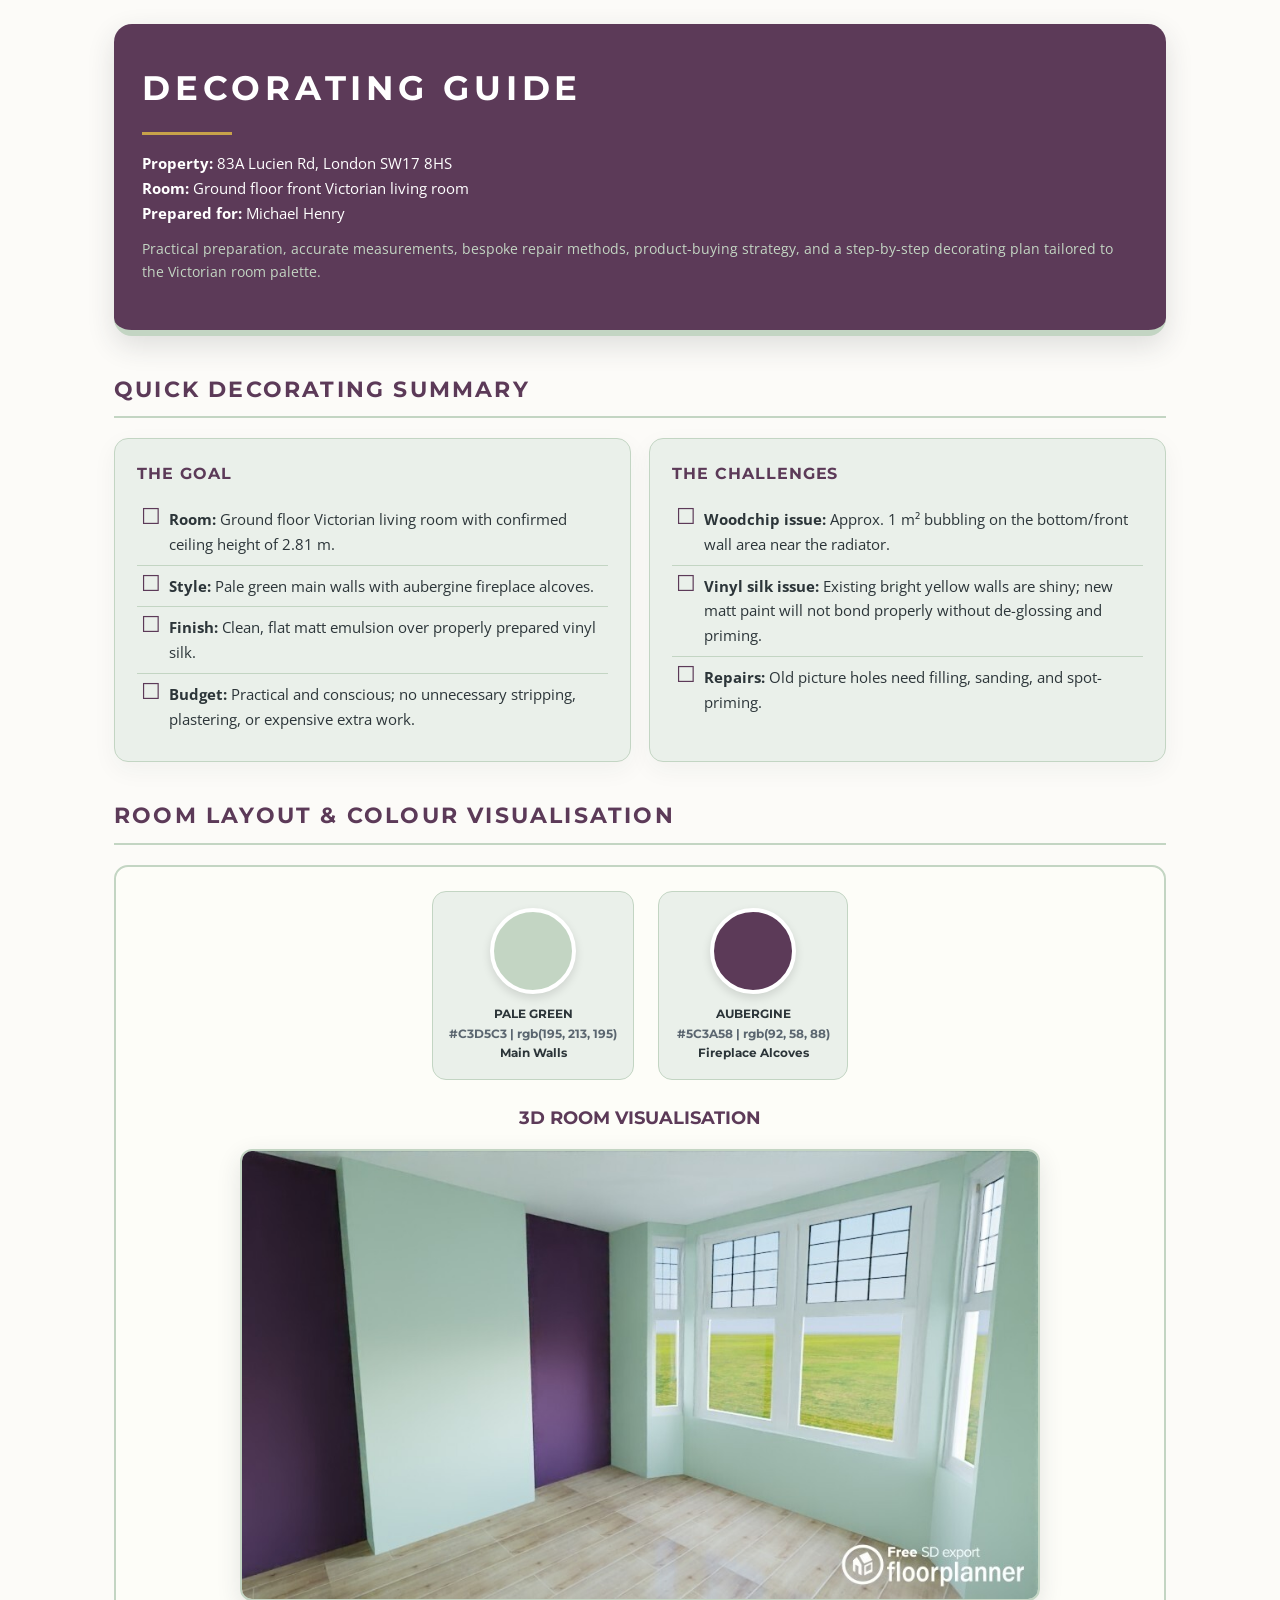
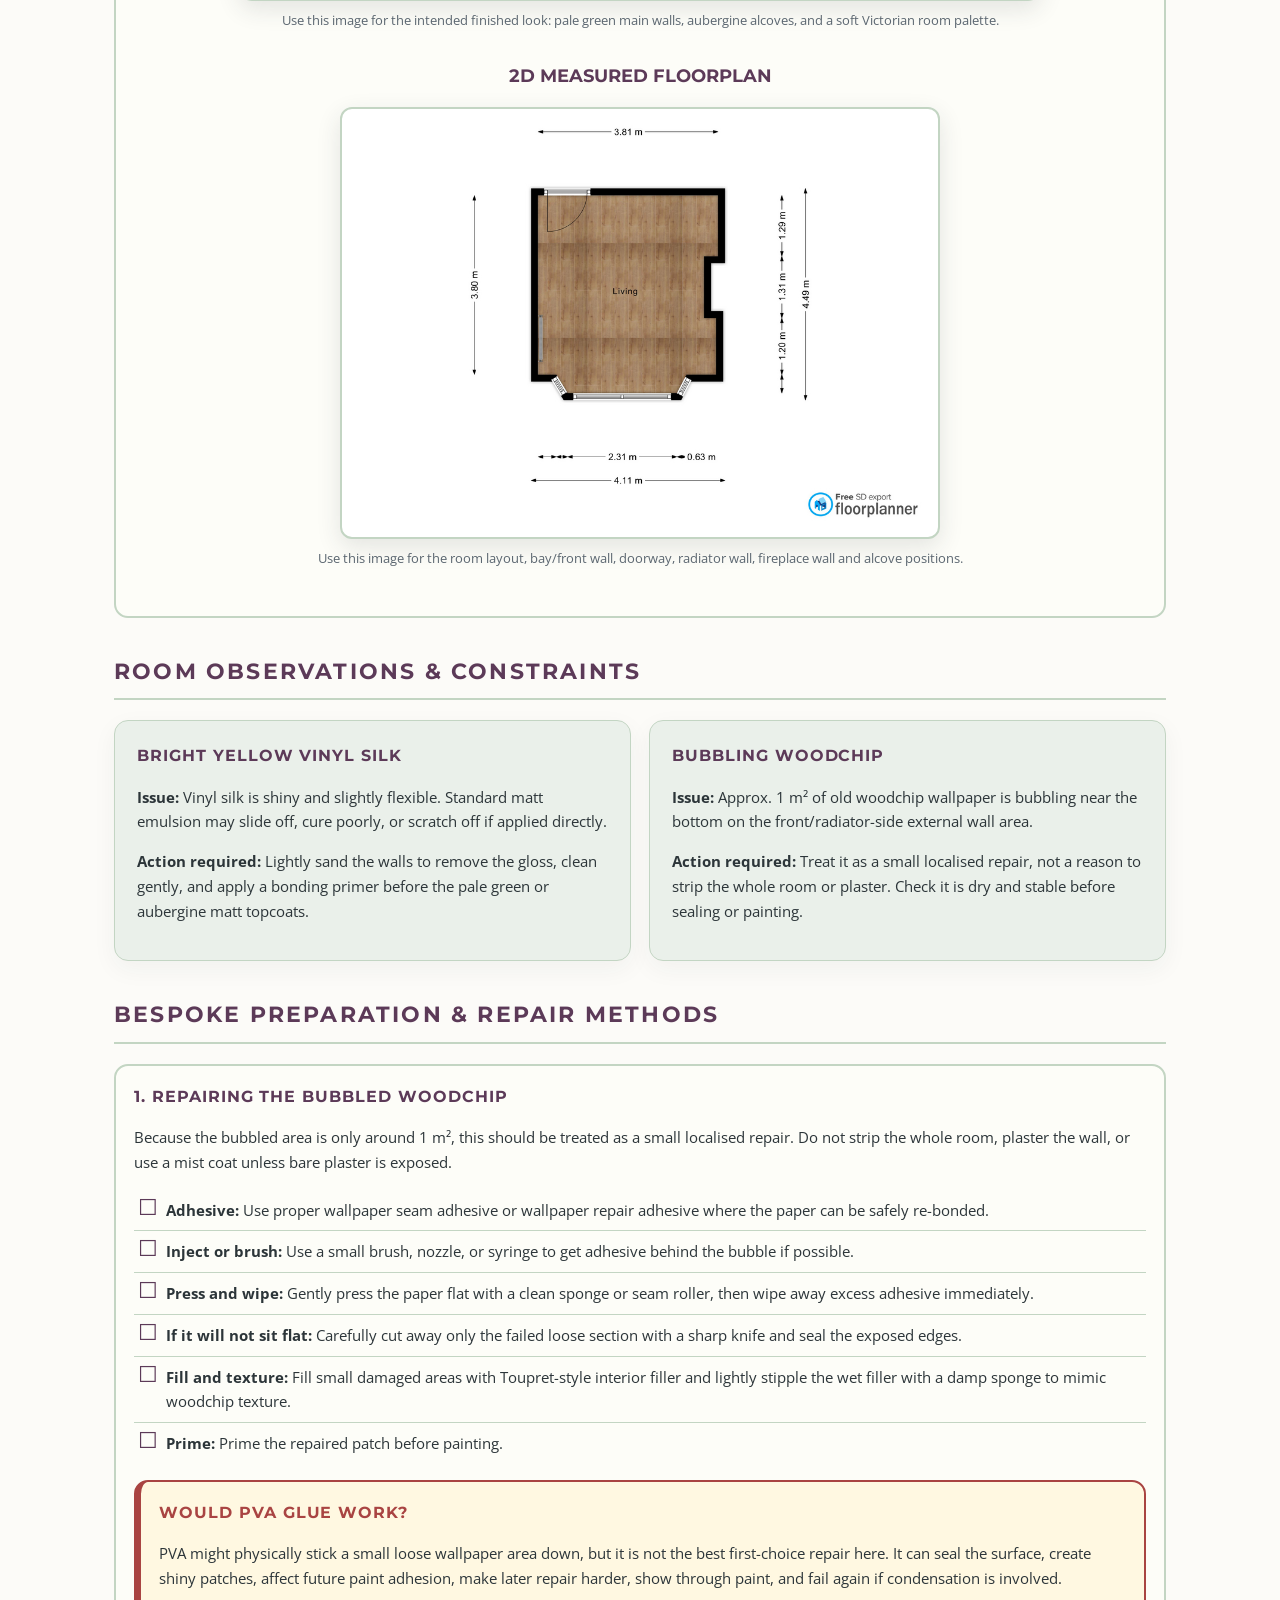
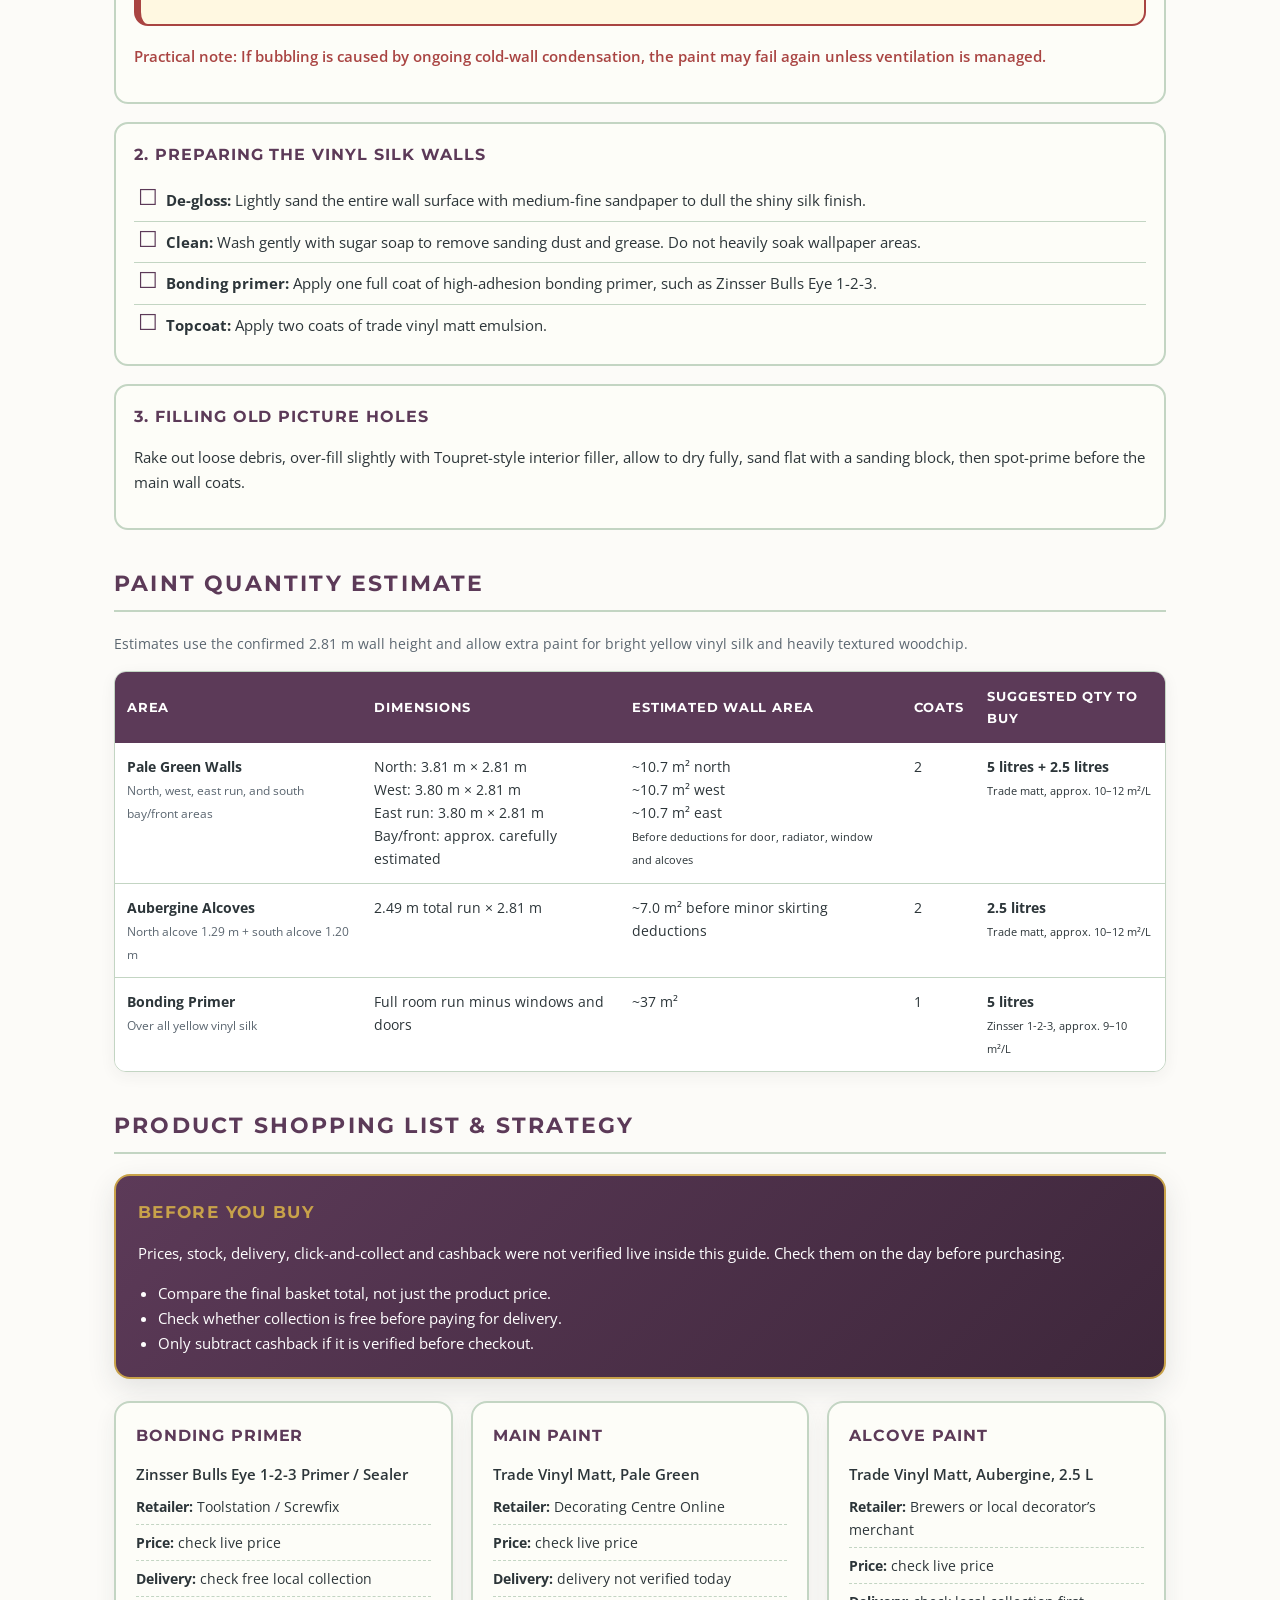
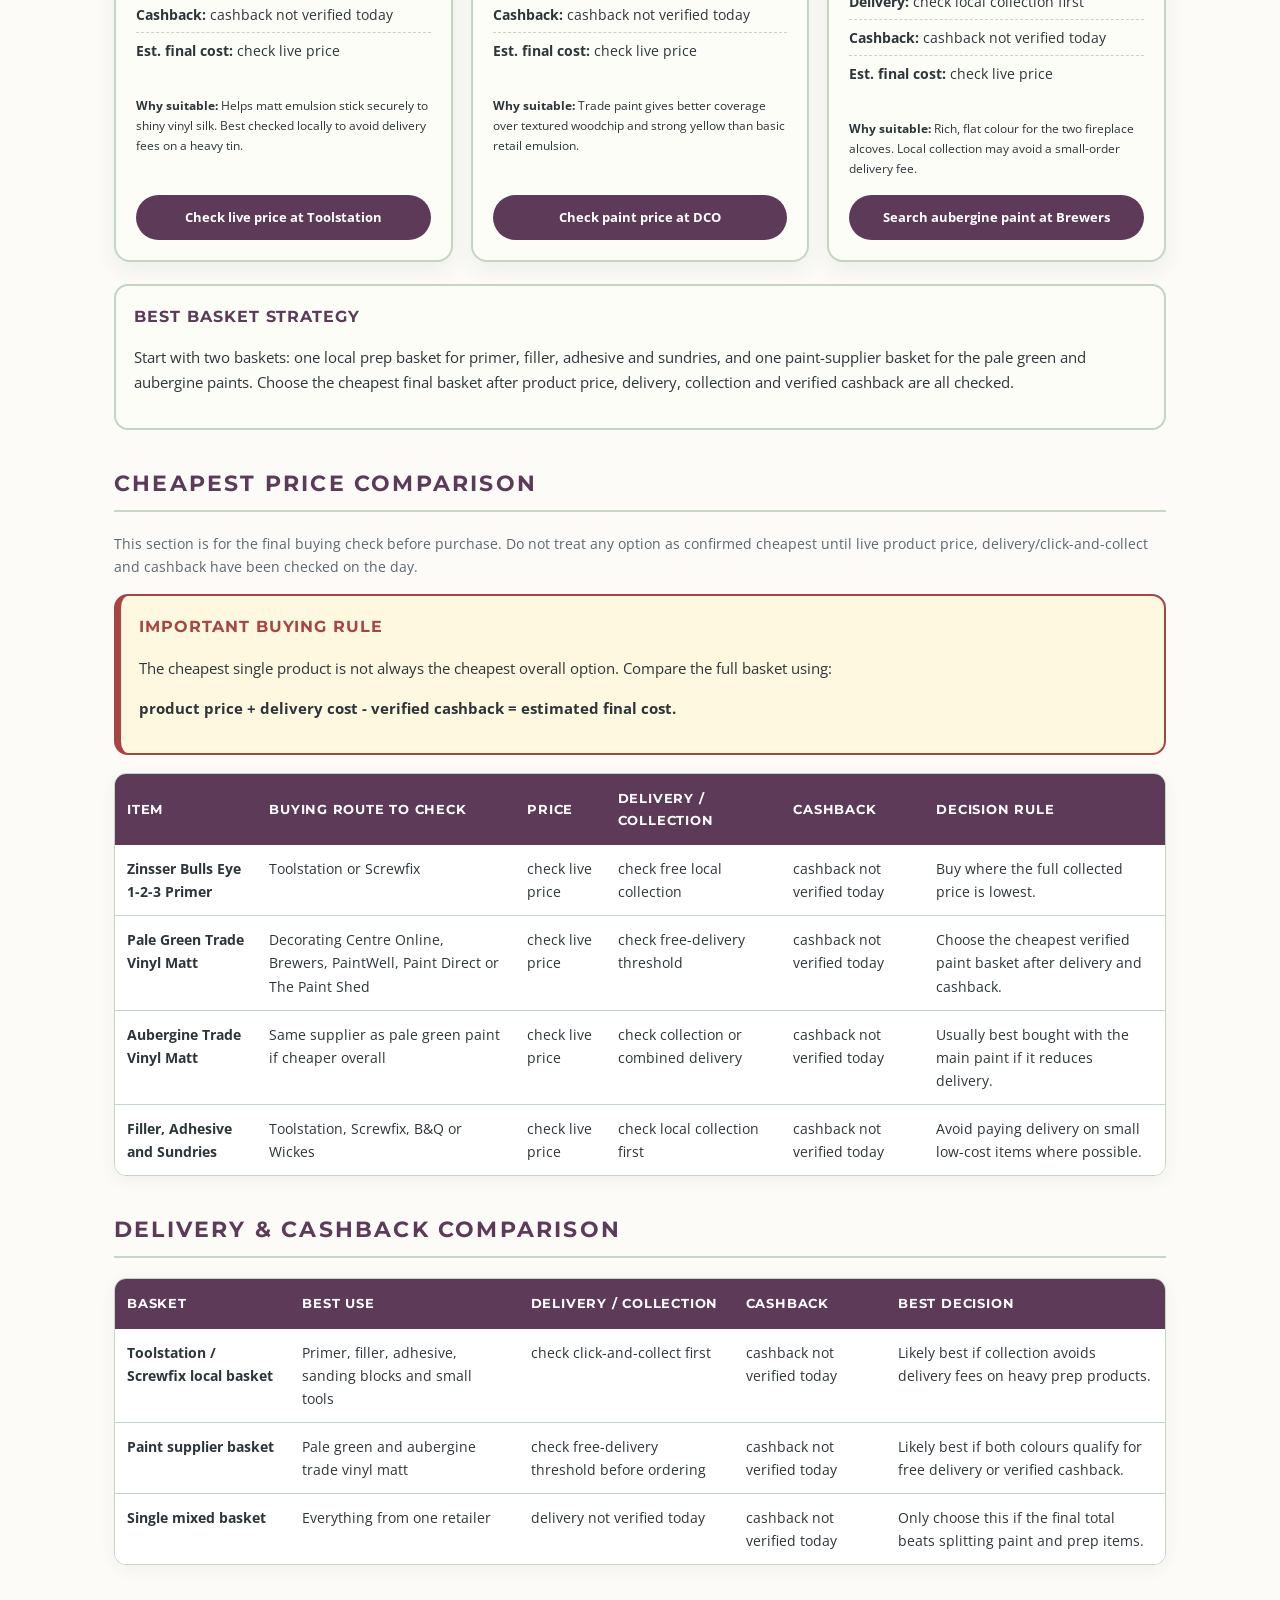
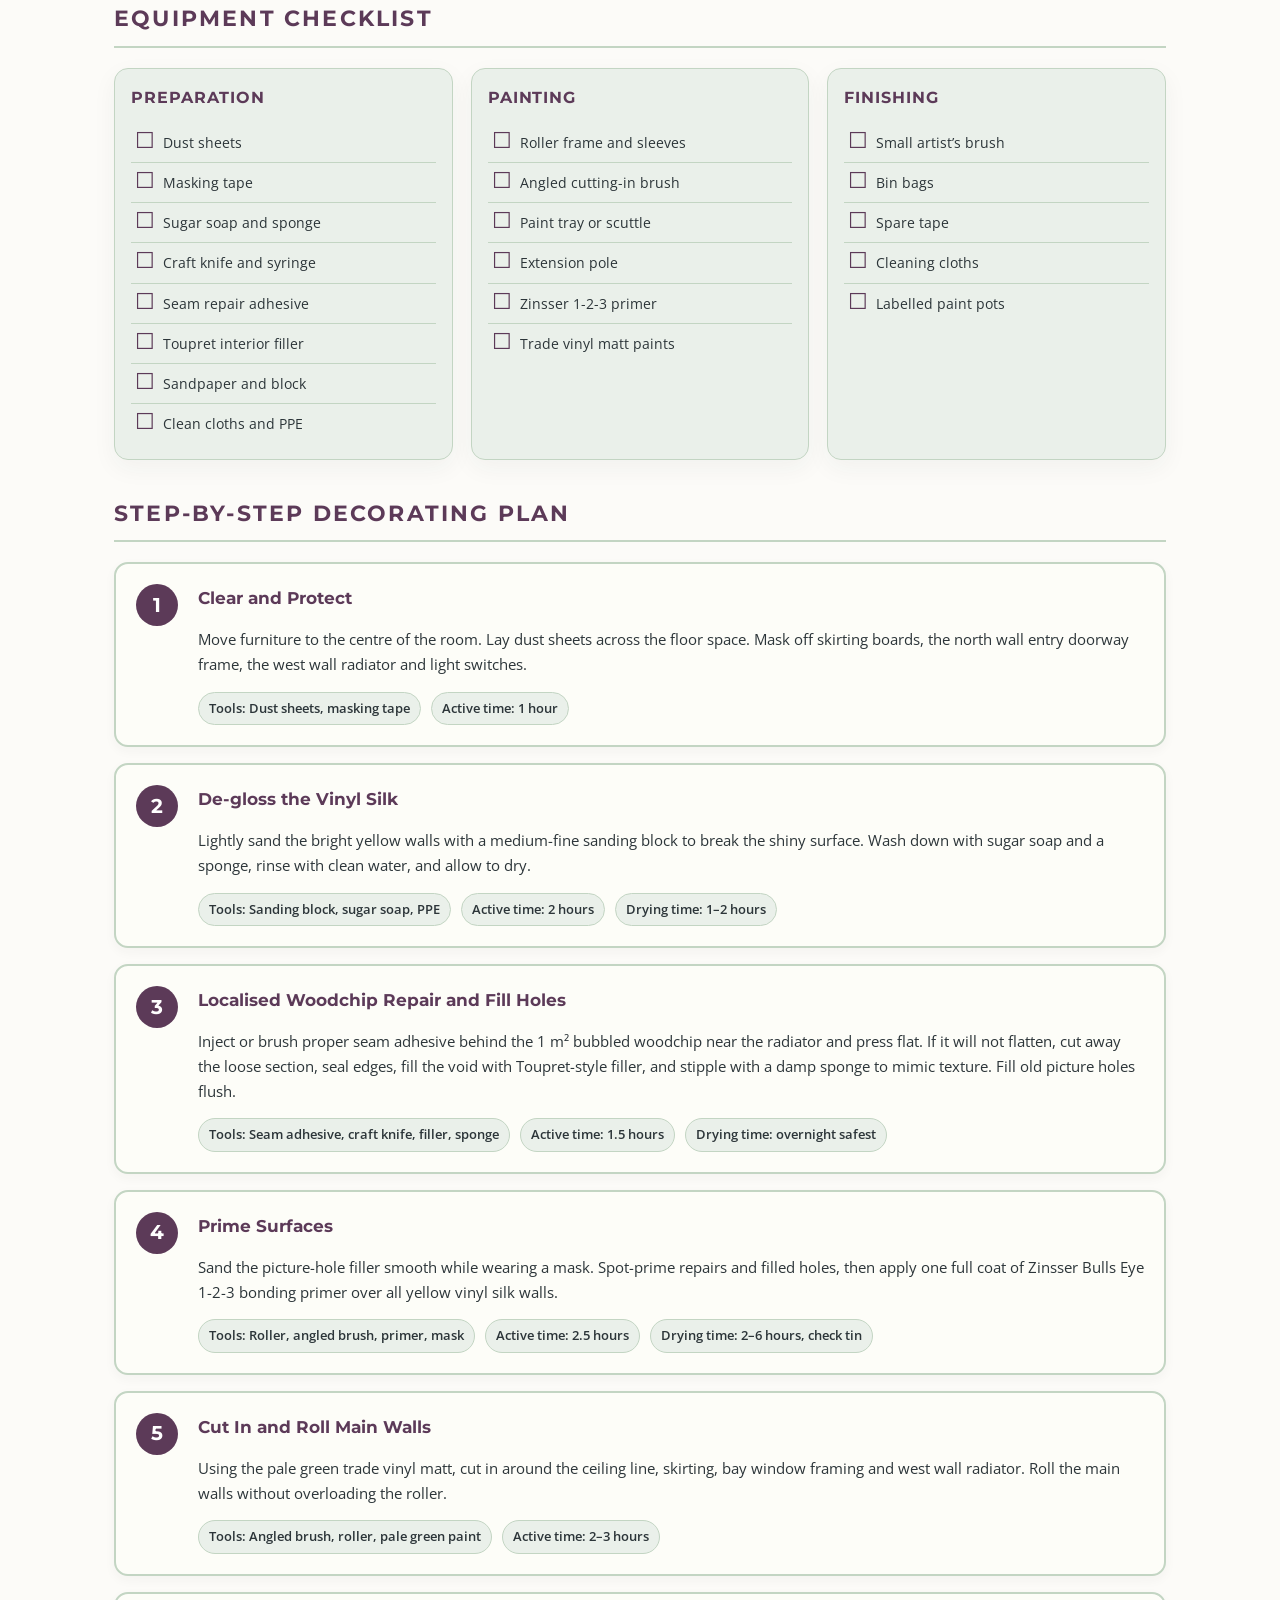
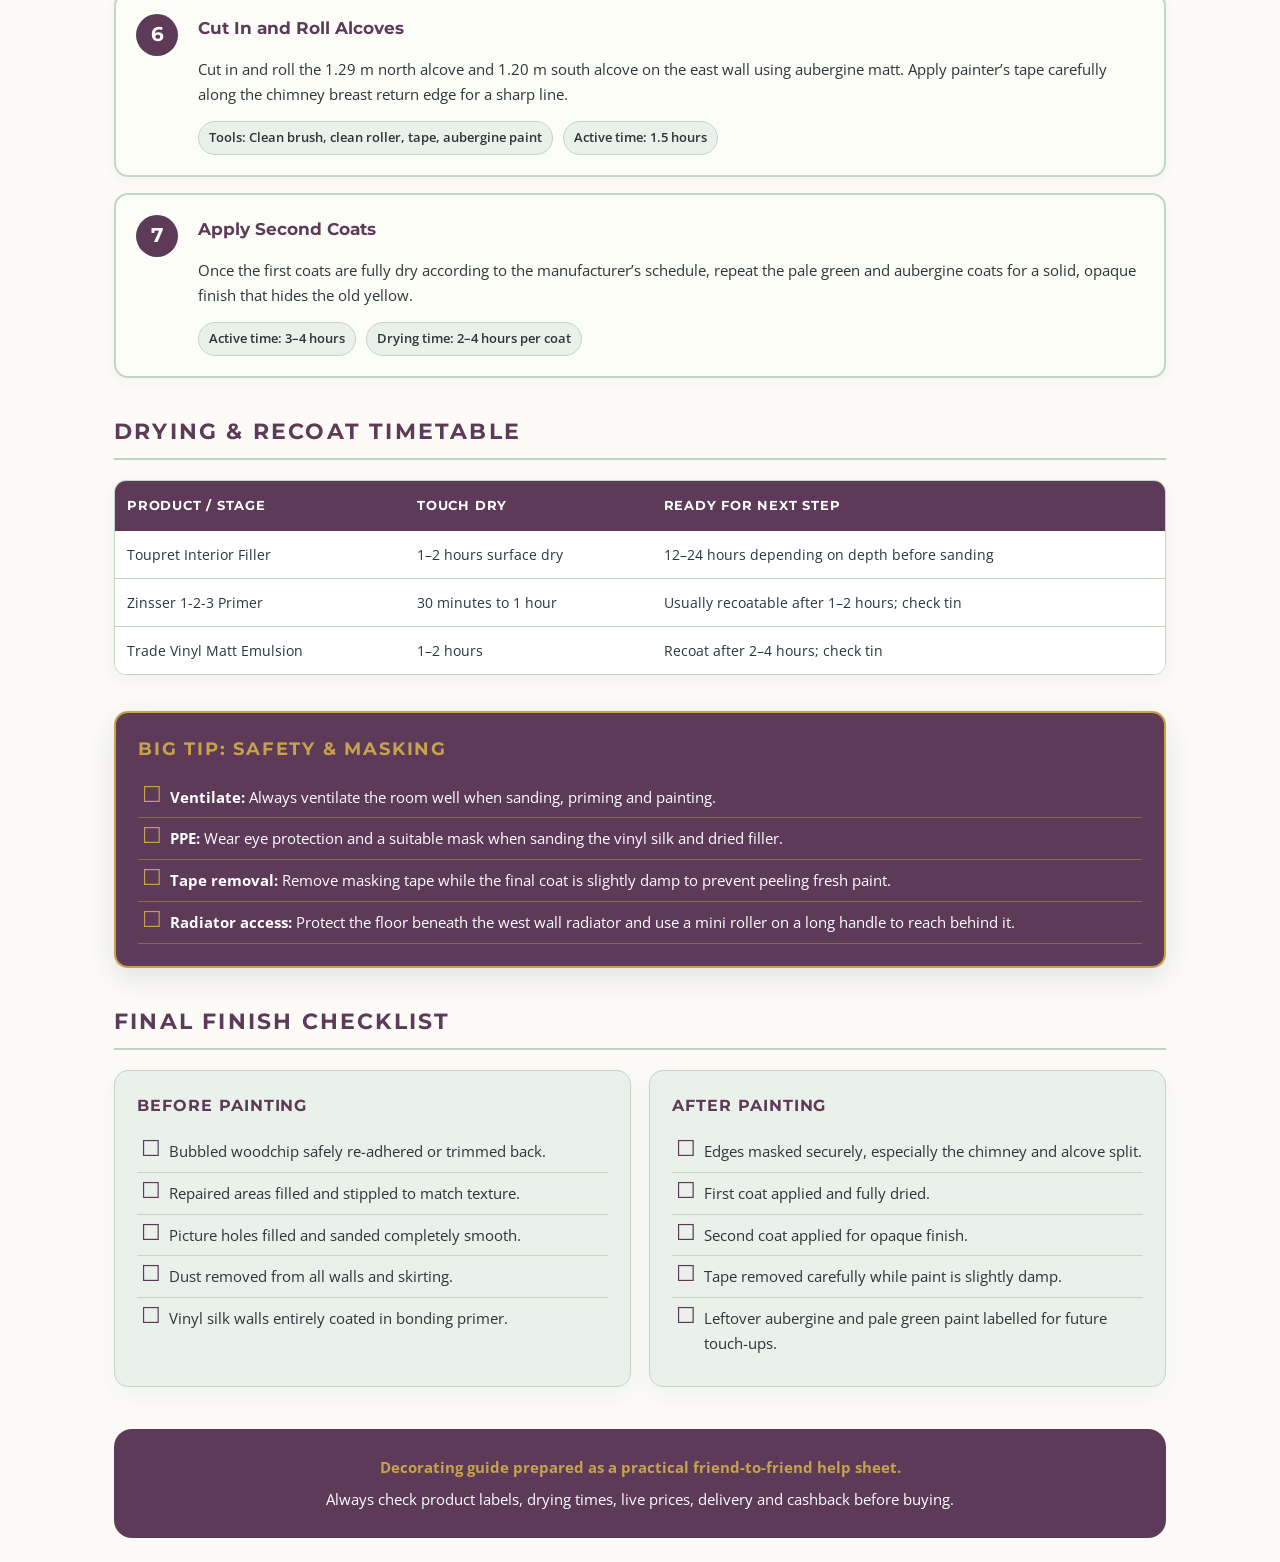
==== index.html @ 98f08320 "Improve guide formatting and product buttons" ====
<!DOCTYPE html>
<html lang="en-GB">
<head>
<meta charset="UTF-8">
<meta name="viewport" content="width=device-width, initial-scale=1.0">
<title>Decorating Guide: Michael Henry</title>
<link href="https://fonts.googleapis.com/css2?family=Montserrat:wght@600;700&family=Open+Sans:wght@400;600;700&display=swap" rel="stylesheet">
<style>
  :root {
    --page-bg: #FCFBF8;
    --charcoal: #2C3539;
    --aubergine-wall: #5C3A58;
    --aubergine-dark: #3E273B;
    --pale-green-wall: #C3D5C3;
    --soft-green-bg: #EAF0EA;
    --cream-card: #FDFDF8;
    --heritage-gold: #C8A24A;
    --soft-grey: #5B6670;
    --red-warning: #A94442;
    --warning-bg: #FFF8E1;
    --white: #FFFFFF;
  }

  * {
    box-sizing: border-box;
  }

  body {
    margin: 0;
    background: var(--page-bg);
    color: var(--charcoal);
    font-family: "Open Sans", Arial, sans-serif;
    font-size: 15px;
    line-height: 1.65;
  }

  .guide {
    max-width: 1100px;
    margin: 0 auto;
    padding: 24px;
  }

  .header {
    background: var(--aubergine-wall);
    color: var(--white);
    padding: 36px 28px;
    border-radius: 18px;
    margin-bottom: 28px;
    border-bottom: 6px solid var(--pale-green-wall);
    box-shadow: 0 10px 28px rgba(44, 53, 57, 0.14);
  }

  .header h1 {
    font-family: "Montserrat", Arial, sans-serif;
    font-size: 34px;
    font-weight: 700;
    letter-spacing: 0.14em;
    text-transform: uppercase;
    margin: 0 0 12px;
    color: var(--white);
  }

  .header p {
    margin: 0 0 10px;
  }

  .gold-rule {
    width: 90px;
    height: 3px;
    background: var(--heritage-gold);
    margin: 16px 0;
  }

  .section {
    margin-top: 36px;
  }

  .section h2 {
    font-family: "Montserrat", Arial, sans-serif;
    font-size: 22px;
    font-weight: 700;
    letter-spacing: 0.10em;
    text-transform: uppercase;
    color: var(--aubergine-wall);
    margin-bottom: 20px;
    border-bottom: 2px solid var(--pale-green-wall);
    padding-bottom: 8px;
  }

  .grid {
    display: grid;
    grid-template-columns: repeat(2, minmax(0, 1fr));
    gap: 18px;
  }

  .grid-3 {
    display: grid;
    grid-template-columns: repeat(3, minmax(0, 1fr));
    gap: 18px;
  }

  .card {
    background: var(--soft-green-bg);
    border: 1px solid var(--pale-green-wall);
    border-radius: 14px;
    padding: 22px;
    box-shadow: 0 8px 24px rgba(44, 53, 57, 0.05);
  }

  .card h3,
  .info-box h3,
  .product-card h3 {
    font-family: "Montserrat", Arial, sans-serif;
    font-size: 16px;
    font-weight: 700;
    letter-spacing: 0.06em;
    text-transform: uppercase;
    color: var(--aubergine-wall);
    margin-top: 0;
    margin-bottom: 12px;
  }

  .info-box {
    background: var(--cream-card);
    border: 2px solid var(--pale-green-wall);
    border-radius: 14px;
    padding: 18px;
    margin-bottom: 18px;
  }

  .warning-box {
    background: var(--warning-bg);
    border: 2px solid var(--red-warning);
    border-left: 7px solid var(--red-warning);
    border-radius: 14px;
    padding: 18px;
    margin-top: 16px;
    margin-bottom: 18px;
  }

  .warning-box h3 {
    color: var(--red-warning);
    font-family: "Montserrat", Arial, sans-serif;
    font-size: 16px;
    letter-spacing: 0.06em;
    text-transform: uppercase;
    margin-top: 0;
    margin-bottom: 10px;
  }

  .buy-warning {
    background: linear-gradient(135deg, var(--aubergine-wall), var(--aubergine-dark));
    color: var(--white);
    border: 2px solid var(--heritage-gold);
    border-radius: 16px;
    padding: 22px;
    margin-bottom: 22px;
    box-shadow: 0 10px 28px rgba(44, 53, 57, 0.12);
  }

  .buy-warning h3 {
    color: var(--heritage-gold);
    font-family: "Montserrat", Arial, sans-serif;
    font-size: 17px;
    letter-spacing: 0.08em;
    text-transform: uppercase;
    margin-top: 0;
    margin-bottom: 10px;
  }

  .buy-warning ul {
    margin: 10px 0 0;
    padding-left: 20px;
  }

  .big-tip {
    background: var(--aubergine-wall);
    color: var(--white);
    border: 2px solid var(--heritage-gold);
    border-radius: 14px;
    padding: 22px;
    margin-top: 24px;
    box-shadow: 0 10px 28px rgba(44, 53, 57, 0.12);
  }

  .big-tip h3 {
    color: var(--heritage-gold);
    font-family: "Montserrat", Arial, sans-serif;
    font-size: 18px;
    letter-spacing: 0.10em;
    text-transform: uppercase;
    margin-top: 0;
    margin-bottom: 12px;
  }

  .product-card {
    background: var(--cream-card);
    border: 2px solid var(--pale-green-wall);
    border-radius: 16px;
    padding: 20px;
    box-shadow: 0 8px 22px rgba(44, 53, 57, 0.07);
    display: flex;
    flex-direction: column;
  }

  .product-card ul {
    list-style: none;
    padding: 0;
    margin: 0 0 16px;
    font-size: 14px;
    color: var(--charcoal);
  }

  .product-card li {
    border-bottom: 1px dashed var(--pale-green-wall);
    padding-bottom: 6px;
    margin-bottom: 6px;
  }

  .product-card li:last-child {
    border-bottom: none;
    margin-bottom: 0;
  }

  .button {
    display: inline-block;
    background: var(--aubergine-wall);
    color: var(--white);
    padding: 12px 16px;
    border-radius: 999px;
    text-decoration: none;
    font-weight: 700;
    font-size: 13px;
    text-align: center;
    transition: opacity 0.2s, transform 0.2s;
    margin-top: auto;
  }

  .button:hover {
    opacity: 0.92;
    transform: translateY(-1px);
  }

  .button.secondary {
    background: var(--heritage-gold);
    color: var(--aubergine-dark);
  }

  .step-card {
    display: flex;
    align-items: flex-start;
    background: var(--cream-card);
    border: 2px solid var(--pale-green-wall);
    border-radius: 14px;
    padding: 20px;
    margin-bottom: 16px;
    box-shadow: 0 4px 12px rgba(44, 53, 57, 0.04);
  }

  .step-number {
    flex-shrink: 0;
    width: 42px;
    height: 42px;
    background: var(--aubergine-wall);
    color: var(--white);
    border-radius: 50%;
    display: flex;
    align-items: center;
    justify-content: center;
    font-family: "Montserrat", Arial, sans-serif;
    font-size: 20px;
    font-weight: 700;
    margin-right: 20px;
  }

  .step-content {
    flex-grow: 1;
  }

  .step-content h3 {
    margin: 0 0 8px;
    color: var(--aubergine-wall);
    font-size: 17px;
    font-family: "Montserrat", Arial, sans-serif;
  }

  .step-details {
    display: flex;
    flex-wrap: wrap;
    gap: 10px;
    margin-top: 12px;
    font-size: 13px;
  }

  .step-badge {
    background: var(--soft-green-bg);
    padding: 5px 10px;
    border-radius: 999px;
    border: 1px solid var(--pale-green-wall);
    font-weight: 600;
    color: var(--charcoal);
  }

  .table-container {
    width: 100%;
    overflow-x: auto;
    border-radius: 12px;
    box-shadow: 0 4px 16px rgba(44, 53, 57, 0.06);
    margin-bottom: 24px;
    border: 1px solid var(--pale-green-wall);
    background: var(--white);
  }

  .scroll-hint {
    display: none;
    color: var(--soft-grey);
    font-size: 13px;
    margin: -8px 0 10px;
  }

  table {
    width: 100%;
    border-collapse: collapse;
    background: var(--white);
  }

  th {
    background: var(--aubergine-wall);
    color: var(--white);
    font-family: "Montserrat", Arial, sans-serif;
    font-size: 13px;
    letter-spacing: 0.06em;
    text-transform: uppercase;
    padding: 14px 12px;
    text-align: left;
  }

  td {
    padding: 12px;
    border-bottom: 1px solid var(--pale-green-wall);
    vertical-align: top;
    font-size: 14px;
  }

  tr:last-child td {
    border-bottom: none;
  }

  .mockup-container {
    background: var(--cream-card);
    border: 2px solid var(--pale-green-wall);
    border-radius: 14px;
    padding: 24px;
    text-align: center;
    margin-bottom: 24px;
  }

  .room-render {
    width: 100%;
    max-width: 800px;
    height: auto;
    border-radius: 12px;
    border: 2px solid var(--pale-green-wall);
    box-shadow: 0 8px 24px rgba(44, 53, 57, 0.12);
    display: block;
    margin: 0 auto 10px;
  }

  .image-caption {
    max-width: 800px;
    margin: 0 auto 24px;
    color: var(--soft-grey);
    font-size: 13px;
    line-height: 1.45;
  }

  .color-swatches {
    display: flex;
    justify-content: center;
    gap: 24px;
    margin-bottom: 24px;
    flex-wrap: wrap;
  }

  .swatch {
    text-align: center;
    background: var(--soft-green-bg);
    border: 1px solid var(--pale-green-wall);
    border-radius: 14px;
    padding: 16px;
    min-width: 190px;
  }

  .swatch-color {
    width: 86px;
    height: 86px;
    border-radius: 50%;
    border: 4px solid var(--white);
    margin: 0 auto 10px;
    box-shadow: 0 4px 10px rgba(0,0,0,0.12);
  }

  .swatch-pale-green {
    background-color: var(--pale-green-wall);
  }

  .swatch-aubergine {
    background-color: var(--aubergine-wall);
  }

  .swatch-details {
    font-family: "Montserrat", Arial, sans-serif;
    font-size: 12px;
    font-weight: 700;
  }

  .checklist {
    list-style: none;
    padding-left: 0;
    margin: 0;
  }

  .checklist li {
    padding: 8px 0 8px 32px;
    position: relative;
    border-bottom: 1px solid var(--pale-green-wall);
  }

  .checklist li:last-child {
    border-bottom: none;
  }

  .checklist li::before {
    content: "☐";
    position: absolute;
    left: 4px;
    color: var(--aubergine-wall);
    font-size: 22px;
    top: 5px;
    line-height: 1;
    font-weight: normal;
  }

  .big-tip .checklist li {
    border-bottom: 1px solid rgba(200, 162, 74, 0.45);
  }

  .big-tip .checklist li::before {
    color: var(--heritage-gold);
  }

  .footer {
    background: var(--aubergine-wall);
    color: var(--white);
    padding: 26px;
    border-radius: 18px;
    margin-top: 42px;
    text-align: center;
  }

  .footer strong {
    color: var(--heritage-gold);
    display: block;
    margin-bottom: 8px;
  }

  @media (max-width: 768px) {
    .guide {
      padding: 14px;
    }

    .header {
      padding: 28px 20px;
    }

    .header h1 {
      font-size: 24px;
      letter-spacing: 0.10em;
    }

    .section h2 {
      font-size: 19px;
    }

    .grid,
    .grid-3 {
      grid-template-columns: 1fr;
    }

    .step-card {
      flex-direction: column;
    }

    .step-number {
      margin: 0 0 12px;
    }

    .scroll-hint {
      display: block;
    }

    table,
    thead,
    tbody,
    th,
    td,
    tr {
      display: block;
    }

    thead tr {
      display: none;
    }

    tr {
      border: 2px solid var(--pale-green-wall);
      border-radius: 14px;
      margin-bottom: 16px;
      padding: 12px;
      background: var(--soft-green-bg);
    }

    td {
      border: none;
      border-bottom: 1px solid var(--pale-green-wall);
      position: relative;
      padding: 10px 10px 10px 46%;
      text-align: left;
      min-height: 42px;
      background: transparent;
    }

    td:last-child {
      border-bottom: none;
    }

    td::before {
      content: attr(data-label);
      position: absolute;
      left: 12px;
      top: 12px;
      width: 40%;
      font-weight: 700;
      color: var(--aubergine-wall);
      text-transform: uppercase;
      font-size: 11px;
      letter-spacing: 0.05em;
      line-height: 1.3;
    }

    .table-container {
      background: transparent;
      box-shadow: none;
      border-radius: 0;
      border: none;
      overflow: visible;
    }

    .color-swatches {
      flex-direction: column;
      align-items: center;
    }

    .swatch {
      width: 100%;
      max-width: 320px;
    }
  }

  @media print {
    body {
      background: white;
    }

    .guide {
      max-width: 100%;
      padding: 0;
    }

    .card,
    .header,
    .footer,
    .big-tip,
    .step-card,
    .product-card,
    .info-box,
    .warning-box,
    .buy-warning {
      box-shadow: none;
      break-inside: avoid;
    }

    a.button {
      display: none;
    }
  }
</style>
</head>
<body>
  <main class="guide">
<header class="header">
  <h1>Decorating Guide</h1>
  <div class="gold-rule"></div>
  <p><strong>Property:</strong> 83A Lucien Rd, London SW17 8HS<br>
     <strong>Room:</strong> Ground floor front Victorian living room<br>
     <strong>Prepared for:</strong> Michael Henry</p>
  <p style="margin-top: 12px; font-size: 14px; color: var(--pale-green-wall);">
    Practical preparation, accurate measurements, bespoke repair methods, product-buying strategy, and a step-by-step decorating plan tailored to the Victorian room palette.
  </p>
</header>

<section class="section">
  <h2>Quick Decorating Summary</h2>
  <div class="grid">
    <div class="card">
      <h3>The Goal</h3>
      <ul class="checklist">
        <li><strong>Room:</strong> Ground floor Victorian living room with confirmed ceiling height of 2.81 m.</li>
        <li><strong>Style:</strong> Pale green main walls with aubergine fireplace alcoves.</li>
        <li><strong>Finish:</strong> Clean, flat matt emulsion over properly prepared vinyl silk.</li>
        <li><strong>Budget:</strong> Practical and conscious; no unnecessary stripping, plastering, or expensive extra work.</li>
      </ul>
    </div>

    <div class="card">
      <h3>The Challenges</h3>
      <ul class="checklist">
        <li><strong>Woodchip issue:</strong> Approx. 1 m² bubbling on the bottom/front wall area near the radiator.</li>
        <li><strong>Vinyl silk issue:</strong> Existing bright yellow walls are shiny; new matt paint will not bond properly without de-glossing and priming.</li>
        <li><strong>Repairs:</strong> Old picture holes need filling, sanding, and spot-priming.</li>
      </ul>
    </div>
  </div>
</section>

<section class="section">
  <h2>Room Layout &amp; Colour Visualisation</h2>
  <div class="mockup-container">

    <div class="color-swatches">
      <div class="swatch">
        <div class="swatch-color swatch-pale-green"></div>
        <div class="swatch-details">PALE GREEN<br><span style="color:var(--soft-grey)">#C3D5C3 | rgb(195, 213, 195)</span><br>Main Walls</div>
      </div>

      <div class="swatch">
        <div class="swatch-color swatch-aubergine"></div>
        <div class="swatch-details">AUBERGINE<br><span style="color:var(--soft-grey)">#5C3A58 | rgb(92, 58, 88)</span><br>Fireplace Alcoves</div>
      </div>
    </div>

    <h3 style="margin: 0 0 16px 0; color: var(--aubergine-wall); font-family: Montserrat; text-transform: uppercase;">3D Room Visualisation</h3>
    <img src="images/3d-room-render.jpg" alt="3D render of Michael Henry's living room with pale green walls and aubergine alcoves" class="room-render">
    <p class="image-caption">Use this image for the intended finished look: pale green main walls, aubergine alcoves, and a soft Victorian room palette.</p>

    <h3 style="margin: 32px 0 16px 0; color: var(--aubergine-wall); font-family: Montserrat; text-transform: uppercase;">2D Measured Floorplan</h3>
    <img src="images/2d-floorplan.jpg" alt="2D measured floorplan reference" class="room-render" style="max-width: 600px; padding: 12px; background: white;">
    <p class="image-caption">Use this image for the room layout, bay/front wall, doorway, radiator wall, fireplace wall and alcove positions.</p>

  </div>
</section>

<section class="section">
  <h2>Room Observations &amp; Constraints</h2>
  <div class="grid">
    <div class="card">
      <h3>Bright Yellow Vinyl Silk</h3>
      <p><strong>Issue:</strong> Vinyl silk is shiny and slightly flexible. Standard matt emulsion may slide off, cure poorly, or scratch off if applied directly.</p>
      <p><strong>Action required:</strong> Lightly sand the walls to remove the gloss, clean gently, and apply a bonding primer before the pale green or aubergine matt topcoats.</p>
    </div>

    <div class="card">
      <h3>Bubbling Woodchip</h3>
      <p><strong>Issue:</strong> Approx. 1 m² of old woodchip wallpaper is bubbling near the bottom on the front/radiator-side external wall area.</p>
      <p><strong>Action required:</strong> Treat it as a small localised repair, not a reason to strip the whole room or plaster. Check it is dry and stable before sealing or painting.</p>
    </div>
  </div>
</section>

<section class="section">
  <h2>Bespoke Preparation &amp; Repair Methods</h2>

  <div class="info-box">
    <h3>1. Repairing the Bubbled Woodchip</h3>
    <p>Because the bubbled area is only around 1 m², this should be treated as a small localised repair. Do not strip the whole room, plaster the wall, or use a mist coat unless bare plaster is exposed.</p>
    <ul class="checklist">
      <li><strong>Adhesive:</strong> Use proper wallpaper seam adhesive or wallpaper repair adhesive where the paper can be safely re-bonded.</li>
      <li><strong>Inject or brush:</strong> Use a small brush, nozzle, or syringe to get adhesive behind the bubble if possible.</li>
      <li><strong>Press and wipe:</strong> Gently press the paper flat with a clean sponge or seam roller, then wipe away excess adhesive immediately.</li>
      <li><strong>If it will not sit flat:</strong> Carefully cut away only the failed loose section with a sharp knife and seal the exposed edges.</li>
      <li><strong>Fill and texture:</strong> Fill small damaged areas with Toupret-style interior filler and lightly stipple the wet filler with a damp sponge to mimic woodchip texture.</li>
      <li><strong>Prime:</strong> Prime the repaired patch before painting.</li>
    </ul>

    <div class="warning-box">
      <h3>Would PVA Glue Work?</h3>
      <p>PVA might physically stick a small loose wallpaper area down, but it is not the best first-choice repair here. It can seal the surface, create shiny patches, affect future paint adhesion, make later repair harder, show through paint, and fail again if condensation is involved.</p>
    </div>

    <p style="color:var(--red-warning); font-weight:600;">Practical note: If bubbling is caused by ongoing cold-wall condensation, the paint may fail again unless ventilation is managed.</p>
  </div>

  <div class="info-box">
    <h3>2. Preparing the Vinyl Silk Walls</h3>
    <ul class="checklist">
      <li><strong>De-gloss:</strong> Lightly sand the entire wall surface with medium-fine sandpaper to dull the shiny silk finish.</li>
      <li><strong>Clean:</strong> Wash gently with sugar soap to remove sanding dust and grease. Do not heavily soak wallpaper areas.</li>
      <li><strong>Bonding primer:</strong> Apply one full coat of high-adhesion bonding primer, such as Zinsser Bulls Eye 1-2-3.</li>
      <li><strong>Topcoat:</strong> Apply two coats of trade vinyl matt emulsion.</li>
    </ul>
  </div>

  <div class="info-box">
    <h3>3. Filling Old Picture Holes</h3>
    <p>Rake out loose debris, over-fill slightly with Toupret-style interior filler, allow to dry fully, sand flat with a sanding block, then spot-prime before the main wall coats.</p>
  </div>
</section>

<section class="section">
  <h2>Paint Quantity Estimate</h2>
  <p style="margin-bottom: 16px; font-size:14px; color:var(--soft-grey);">
    Estimates use the confirmed 2.81 m wall height and allow extra paint for bright yellow vinyl silk and heavily textured woodchip.
  </p>

  <p class="scroll-hint">On a phone, each row is shown as a card for easier reading.</p>

  <div class="table-container">
    <table>
      <thead>
        <tr>
          <th>Area</th>
          <th>Dimensions</th>
          <th>Estimated Wall Area</th>
          <th>Coats</th>
          <th>Suggested Qty to Buy</th>
        </tr>
      </thead>
      <tbody>
        <tr>
          <td data-label="Area"><strong>Pale Green Walls</strong><br><span style="font-size:12px; color:var(--soft-grey);">North, west, east run, and south bay/front areas</span></td>
          <td data-label="Dimensions">North: 3.81 m × 2.81 m<br>West: 3.80 m × 2.81 m<br>East run: 3.80 m × 2.81 m<br>Bay/front: approx. carefully estimated</td>
          <td data-label="Wall Area">~10.7 m² north<br>~10.7 m² west<br>~10.7 m² east<br><span style="font-size:11px;">Before deductions for door, radiator, window and alcoves</span></td>
          <td data-label="Coats">2</td>
          <td data-label="Quantity"><strong>5 litres + 2.5 litres</strong><br><span style="font-size:11px;">Trade matt, approx. 10–12 m²/L</span></td>
        </tr>

        <tr>
          <td data-label="Area"><strong>Aubergine Alcoves</strong><br><span style="font-size:12px; color:var(--soft-grey);">North alcove 1.29 m + south alcove 1.20 m</span></td>
          <td data-label="Dimensions">2.49 m total run × 2.81 m</td>
          <td data-label="Wall Area">~7.0 m² before minor skirting deductions</td>
          <td data-label="Coats">2</td>
          <td data-label="Quantity"><strong>2.5 litres</strong><br><span style="font-size:11px;">Trade matt, approx. 10–12 m²/L</span></td>
        </tr>

        <tr>
          <td data-label="Area"><strong>Bonding Primer</strong><br><span style="font-size:12px; color:var(--soft-grey);">Over all yellow vinyl silk</span></td>
          <td data-label="Dimensions">Full room run minus windows and doors</td>
          <td data-label="Wall Area">~37 m²</td>
          <td data-label="Coats">1</td>
          <td data-label="Quantity"><strong>5 litres</strong><br><span style="font-size:11px;">Zinsser 1-2-3, approx. 9–10 m²/L</span></td>
        </tr>
      </tbody>
    </table>
  </div>
</section>

<section class="section">
  <h2>Product Shopping List &amp; Strategy</h2>

  <div class="buy-warning">
    <h3>Before You Buy</h3>
    <p>Prices, stock, delivery, click-and-collect and cashback were not verified live inside this guide. Check them on the day before purchasing.</p>
    <ul>
      <li>Compare the final basket total, not just the product price.</li>
      <li>Check whether collection is free before paying for delivery.</li>
      <li>Only subtract cashback if it is verified before checkout.</li>
    </ul>
  </div>

  <div class="grid-3">
    <div class="product-card">
      <h3>Bonding Primer</h3>
      <p style="margin: 0 0 8px 0; font-weight:600;">Zinsser Bulls Eye 1-2-3 Primer / Sealer</p>
      <ul>
        <li><strong>Retailer:</strong> Toolstation / Screwfix</li>
        <li><strong>Price:</strong> check live price</li>
        <li><strong>Delivery:</strong> check free local collection</li>
        <li><strong>Cashback:</strong> cashback not verified today</li>
        <li><strong>Est. final cost:</strong> check live price</li>
      </ul>
      <p style="font-size:12px; margin-bottom:16px;"><strong>Why suitable:</strong> Helps matt emulsion stick securely to shiny vinyl silk. Best checked locally to avoid delivery fees on a heavy tin.</p>
      <a href="https://www.toolstation.com/zinsser-bulls-eye-123-primer-sealer-paint/p81738" class="button" target="_blank" rel="noopener">Check live price at Toolstation</a>
    </div>

    <div class="product-card">
      <h3>Main Paint</h3>
      <p style="margin: 0 0 8px 0; font-weight:600;">Trade Vinyl Matt, Pale Green</p>
      <ul>
        <li><strong>Retailer:</strong> Decorating Centre Online</li>
        <li><strong>Price:</strong> check live price</li>
        <li><strong>Delivery:</strong> delivery not verified today</li>
        <li><strong>Cashback:</strong> cashback not verified today</li>
        <li><strong>Est. final cost:</strong> check live price</li>
      </ul>
      <p style="font-size:12px; margin-bottom:16px;"><strong>Why suitable:</strong> Trade paint gives better coverage over textured woodchip and strong yellow than basic retail emulsion.</p>
      <a href="https://www.decoratingcentreonline.co.uk/products/armstead-trade-vinyl-matt-paint-colour-match" class="button" target="_blank" rel="noopener">Check paint price at DCO</a>
    </div>

    <div class="product-card">
      <h3>Alcove Paint</h3>
      <p style="margin: 0 0 8px 0; font-weight:600;">Trade Vinyl Matt, Aubergine, 2.5 L</p>
      <ul>
        <li><strong>Retailer:</strong> Brewers or local decorator’s merchant</li>
        <li><strong>Price:</strong> check live price</li>
        <li><strong>Delivery:</strong> check local collection first</li>
        <li><strong>Cashback:</strong> cashback not verified today</li>
        <li><strong>Est. final cost:</strong> check live price</li>
      </ul>
      <p style="font-size:12px; margin-bottom:16px;"><strong>Why suitable:</strong> Rich, flat colour for the two fireplace alcoves. Local collection may avoid a small-order delivery fee.</p>
      <a href="https://www.brewers.co.uk/" class="button" target="_blank" rel="noopener">Search aubergine paint at Brewers</a>
    </div>
  </div>

  <div class="info-box" style="margin-top:22px;">
    <h3>Best Basket Strategy</h3>
    <p>Start with two baskets: one local prep basket for primer, filler, adhesive and sundries, and one paint-supplier basket for the pale green and aubergine paints. Choose the cheapest final basket after product price, delivery, collection and verified cashback are all checked.</p>
  </div>
</section>

<section class="section">
  <h2>Cheapest Price Comparison</h2>

  <p style="margin-bottom: 16px; font-size:14px; color:var(--soft-grey);">
    This section is for the final buying check before purchase. Do not treat any option as confirmed cheapest until live product price, delivery/click-and-collect and cashback have been checked on the day.
  </p>

  <div class="warning-box">
    <h3>Important Buying Rule</h3>
    <p>The cheapest single product is not always the cheapest overall option. Compare the full basket using:</p>
    <p><strong>product price + delivery cost - verified cashback = estimated final cost.</strong></p>
  </div>

  <p class="scroll-hint">On a phone, each row is shown as a card for easier reading.</p>

  <div class="table-container">
    <table>
      <thead>
        <tr>
          <th>Item</th>
          <th>Buying Route to Check</th>
          <th>Price</th>
          <th>Delivery / Collection</th>
          <th>Cashback</th>
          <th>Decision Rule</th>
        </tr>
      </thead>
      <tbody>
        <tr>
          <td data-label="Item"><strong>Zinsser Bulls Eye 1-2-3 Primer</strong></td>
          <td data-label="Buying Route">Toolstation or Screwfix</td>
          <td data-label="Price">check live price</td>
          <td data-label="Delivery">check free local collection</td>
          <td data-label="Cashback">cashback not verified today</td>
          <td data-label="Decision">Buy where the full collected price is lowest.</td>
        </tr>

        <tr>
          <td data-label="Item"><strong>Pale Green Trade Vinyl Matt</strong></td>
          <td data-label="Buying Route">Decorating Centre Online, Brewers, PaintWell, Paint Direct or The Paint Shed</td>
          <td data-label="Price">check live price</td>
          <td data-label="Delivery">check free-delivery threshold</td>
          <td data-label="Cashback">cashback not verified today</td>
          <td data-label="Decision">Choose the cheapest verified paint basket after delivery and cashback.</td>
        </tr>

        <tr>
          <td data-label="Item"><strong>Aubergine Trade Vinyl Matt</strong></td>
          <td data-label="Buying Route">Same supplier as pale green paint if cheaper overall</td>
          <td data-label="Price">check live price</td>
          <td data-label="Delivery">check collection or combined delivery</td>
          <td data-label="Cashback">cashback not verified today</td>
          <td data-label="Decision">Usually best bought with the main paint if it reduces delivery.</td>
        </tr>

        <tr>
          <td data-label="Item"><strong>Filler, Adhesive and Sundries</strong></td>
          <td data-label="Buying Route">Toolstation, Screwfix, B&amp;Q or Wickes</td>
          <td data-label="Price">check live price</td>
          <td data-label="Delivery">check local collection first</td>
          <td data-label="Cashback">cashback not verified today</td>
          <td data-label="Decision">Avoid paying delivery on small low-cost items where possible.</td>
        </tr>
      </tbody>
    </table>
  </div>
</section>

<section class="section">
  <h2>Delivery &amp; Cashback Comparison</h2>

  <p class="scroll-hint">On a phone, each row is shown as a card for easier reading.</p>

  <div class="table-container">
    <table>
      <thead>
        <tr>
          <th>Basket</th>
          <th>Best Use</th>
          <th>Delivery / Collection</th>
          <th>Cashback</th>
          <th>Best Decision</th>
        </tr>
      </thead>
      <tbody>
        <tr>
          <td data-label="Basket"><strong>Toolstation / Screwfix local basket</strong></td>
          <td data-label="Best Use">Primer, filler, adhesive, sanding blocks and small tools</td>
          <td data-label="Delivery">check click-and-collect first</td>
          <td data-label="Cashback">cashback not verified today</td>
          <td data-label="Decision">Likely best if collection avoids delivery fees on heavy prep products.</td>
        </tr>

        <tr>
          <td data-label="Basket"><strong>Paint supplier basket</strong></td>
          <td data-label="Best Use">Pale green and aubergine trade vinyl matt</td>
          <td data-label="Delivery">check free-delivery threshold before ordering</td>
          <td data-label="Cashback">cashback not verified today</td>
          <td data-label="Decision">Likely best if both colours qualify for free delivery or verified cashback.</td>
        </tr>

        <tr>
          <td data-label="Basket"><strong>Single mixed basket</strong></td>
          <td data-label="Best Use">Everything from one retailer</td>
          <td data-label="Delivery">delivery not verified today</td>
          <td data-label="Cashback">cashback not verified today</td>
          <td data-label="Decision">Only choose this if the final total beats splitting paint and prep items.</td>
        </tr>
      </tbody>
    </table>
  </div>
</section>

<section class="section">
  <h2>Equipment Checklist</h2>
  <div class="grid-3">
    <div class="card" style="padding:16px;">
      <h3>Preparation</h3>
      <ul class="checklist" style="font-size:14px;">
        <li>Dust sheets</li>
        <li>Masking tape</li>
        <li>Sugar soap and sponge</li>
        <li>Craft knife and syringe</li>
        <li>Seam repair adhesive</li>
        <li>Toupret interior filler</li>
        <li>Sandpaper and block</li>
        <li>Clean cloths and PPE</li>
      </ul>
    </div>

    <div class="card" style="padding:16px;">
      <h3>Painting</h3>
      <ul class="checklist" style="font-size:14px;">
        <li>Roller frame and sleeves</li>
        <li>Angled cutting-in brush</li>
        <li>Paint tray or scuttle</li>
        <li>Extension pole</li>
        <li>Zinsser 1-2-3 primer</li>
        <li>Trade vinyl matt paints</li>
      </ul>
    </div>

    <div class="card" style="padding:16px;">
      <h3>Finishing</h3>
      <ul class="checklist" style="font-size:14px;">
        <li>Small artist’s brush</li>
        <li>Bin bags</li>
        <li>Spare tape</li>
        <li>Cleaning cloths</li>
        <li>Labelled paint pots</li>
      </ul>
    </div>
  </div>
</section>

<section class="section">
  <h2>Step-by-Step Decorating Plan</h2>

  <div class="step-card">
    <div class="step-number">1</div>
    <div class="step-content">
      <h3>Clear and Protect</h3>
      <p>Move furniture to the centre of the room. Lay dust sheets across the floor space. Mask off skirting boards, the north wall entry doorway frame, the west wall radiator and light switches.</p>
      <div class="step-details">
        <span class="step-badge">Tools: Dust sheets, masking tape</span>
        <span class="step-badge">Active time: 1 hour</span>
      </div>
    </div>
  </div>

  <div class="step-card">
    <div class="step-number">2</div>
    <div class="step-content">
      <h3>De-gloss the Vinyl Silk</h3>
      <p>Lightly sand the bright yellow walls with a medium-fine sanding block to break the shiny surface. Wash down with sugar soap and a sponge, rinse with clean water, and allow to dry.</p>
      <div class="step-details">
        <span class="step-badge">Tools: Sanding block, sugar soap, PPE</span>
        <span class="step-badge">Active time: 2 hours</span>
        <span class="step-badge">Drying time: 1–2 hours</span>
      </div>
    </div>
  </div>

  <div class="step-card">
    <div class="step-number">3</div>
    <div class="step-content">
      <h3>Localised Woodchip Repair and Fill Holes</h3>
      <p>Inject or brush proper seam adhesive behind the 1 m² bubbled woodchip near the radiator and press flat. If it will not flatten, cut away the loose section, seal edges, fill the void with Toupret-style filler, and stipple with a damp sponge to mimic texture. Fill old picture holes flush.</p>
      <div class="step-details">
        <span class="step-badge">Tools: Seam adhesive, craft knife, filler, sponge</span>
        <span class="step-badge">Active time: 1.5 hours</span>
        <span class="step-badge">Drying time: overnight safest</span>
      </div>
    </div>
  </div>

  <div class="step-card">
    <div class="step-number">4</div>
    <div class="step-content">
      <h3>Prime Surfaces</h3>
      <p>Sand the picture-hole filler smooth while wearing a mask. Spot-prime repairs and filled holes, then apply one full coat of Zinsser Bulls Eye 1-2-3 bonding primer over all yellow vinyl silk walls.</p>
      <div class="step-details">
        <span class="step-badge">Tools: Roller, angled brush, primer, mask</span>
        <span class="step-badge">Active time: 2.5 hours</span>
        <span class="step-badge">Drying time: 2–6 hours, check tin</span>
      </div>
    </div>
  </div>

  <div class="step-card">
    <div class="step-number">5</div>
    <div class="step-content">
      <h3>Cut In and Roll Main Walls</h3>
      <p>Using the pale green trade vinyl matt, cut in around the ceiling line, skirting, bay window framing and west wall radiator. Roll the main walls without overloading the roller.</p>
      <div class="step-details">
        <span class="step-badge">Tools: Angled brush, roller, pale green paint</span>
        <span class="step-badge">Active time: 2–3 hours</span>
      </div>
    </div>
  </div>

  <div class="step-card">
    <div class="step-number">6</div>
    <div class="step-content">
      <h3>Cut In and Roll Alcoves</h3>
      <p>Cut in and roll the 1.29 m north alcove and 1.20 m south alcove on the east wall using aubergine matt. Apply painter’s tape carefully along the chimney breast return edge for a sharp line.</p>
      <div class="step-details">
        <span class="step-badge">Tools: Clean brush, clean roller, tape, aubergine paint</span>
        <span class="step-badge">Active time: 1.5 hours</span>
      </div>
    </div>
  </div>

  <div class="step-card">
    <div class="step-number">7</div>
    <div class="step-content">
      <h3>Apply Second Coats</h3>
      <p>Once the first coats are fully dry according to the manufacturer’s schedule, repeat the pale green and aubergine coats for a solid, opaque finish that hides the old yellow.</p>
      <div class="step-details">
        <span class="step-badge">Active time: 3–4 hours</span>
        <span class="step-badge">Drying time: 2–4 hours per coat</span>
      </div>
    </div>
  </div>
</section>

<section class="section">
  <h2>Drying &amp; Recoat Timetable</h2>

  <p class="scroll-hint">On a phone, each row is shown as a card for easier reading.</p>

  <div class="table-container">
    <table>
      <thead>
        <tr>
          <th>Product / Stage</th>
          <th>Touch Dry</th>
          <th>Ready for Next Step</th>
        </tr>
      </thead>
      <tbody>
        <tr>
          <td data-label="Stage">Toupret Interior Filler</td>
          <td data-label="Touch Dry">1–2 hours surface dry</td>
          <td data-label="Ready">12–24 hours depending on depth before sanding</td>
        </tr>
        <tr>
          <td data-label="Stage">Zinsser 1-2-3 Primer</td>
          <td data-label="Touch Dry">30 minutes to 1 hour</td>
          <td data-label="Ready">Usually recoatable after 1–2 hours; check tin</td>
        </tr>
        <tr>
          <td data-label="Stage">Trade Vinyl Matt Emulsion</td>
          <td data-label="Touch Dry">1–2 hours</td>
          <td data-label="Ready">Recoat after 2–4 hours; check tin</td>
        </tr>
      </tbody>
    </table>
  </div>
</section>

<section class="section">
  <div class="big-tip">
    <h3>Big Tip: Safety &amp; Masking</h3>
    <ul class="checklist" style="color:var(--white);">
      <li><strong>Ventilate:</strong> Always ventilate the room well when sanding, priming and painting.</li>
      <li><strong>PPE:</strong> Wear eye protection and a suitable mask when sanding the vinyl silk and dried filler.</li>
      <li><strong>Tape removal:</strong> Remove masking tape while the final coat is slightly damp to prevent peeling fresh paint.</li>
      <li><strong>Radiator access:</strong> Protect the floor beneath the west wall radiator and use a mini roller on a long handle to reach behind it.</li>
    </ul>
  </div>
</section>

<section class="section">
  <h2>Final Finish Checklist</h2>
  <div class="grid">
    <div class="card">
      <h3>Before Painting</h3>
      <ul class="checklist">
        <li>Bubbled woodchip safely re-adhered or trimmed back.</li>
        <li>Repaired areas filled and stippled to match texture.</li>
        <li>Picture holes filled and sanded completely smooth.</li>
        <li>Dust removed from all walls and skirting.</li>
        <li>Vinyl silk walls entirely coated in bonding primer.</li>
      </ul>
    </div>

    <div class="card">
      <h3>After Painting</h3>
      <ul class="checklist">
        <li>Edges masked securely, especially the chimney and alcove split.</li>
        <li>First coat applied and fully dried.</li>
        <li>Second coat applied for opaque finish.</li>
        <li>Tape removed carefully while paint is slightly damp.</li>
        <li>Leftover aubergine and pale green paint labelled for future touch-ups.</li>
      </ul>
    </div>
  </div>
</section>

<footer class="footer">
  <strong>Decorating guide prepared as a practical friend-to-friend help sheet.</strong>
  Always check product labels, drying times, live prices, delivery and cashback before buying.
</footer>

  </main>
</body>
</html>
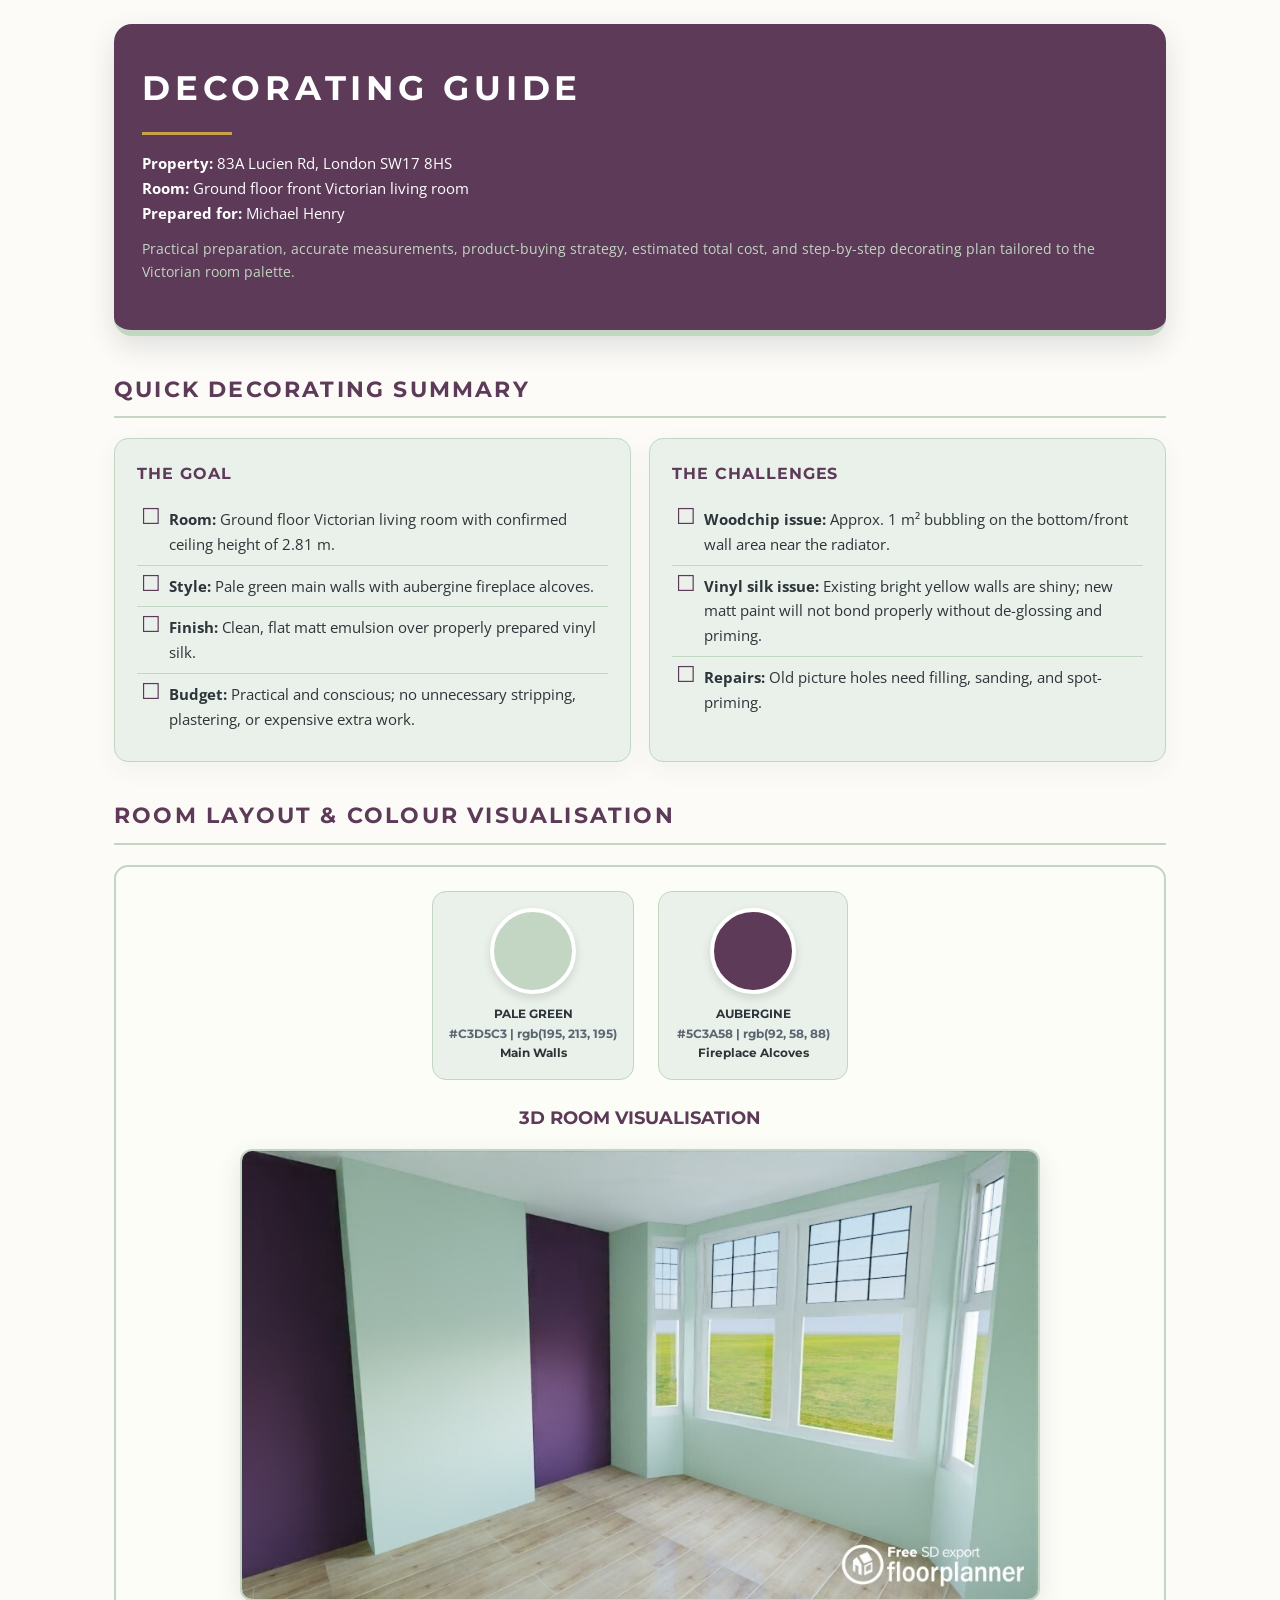
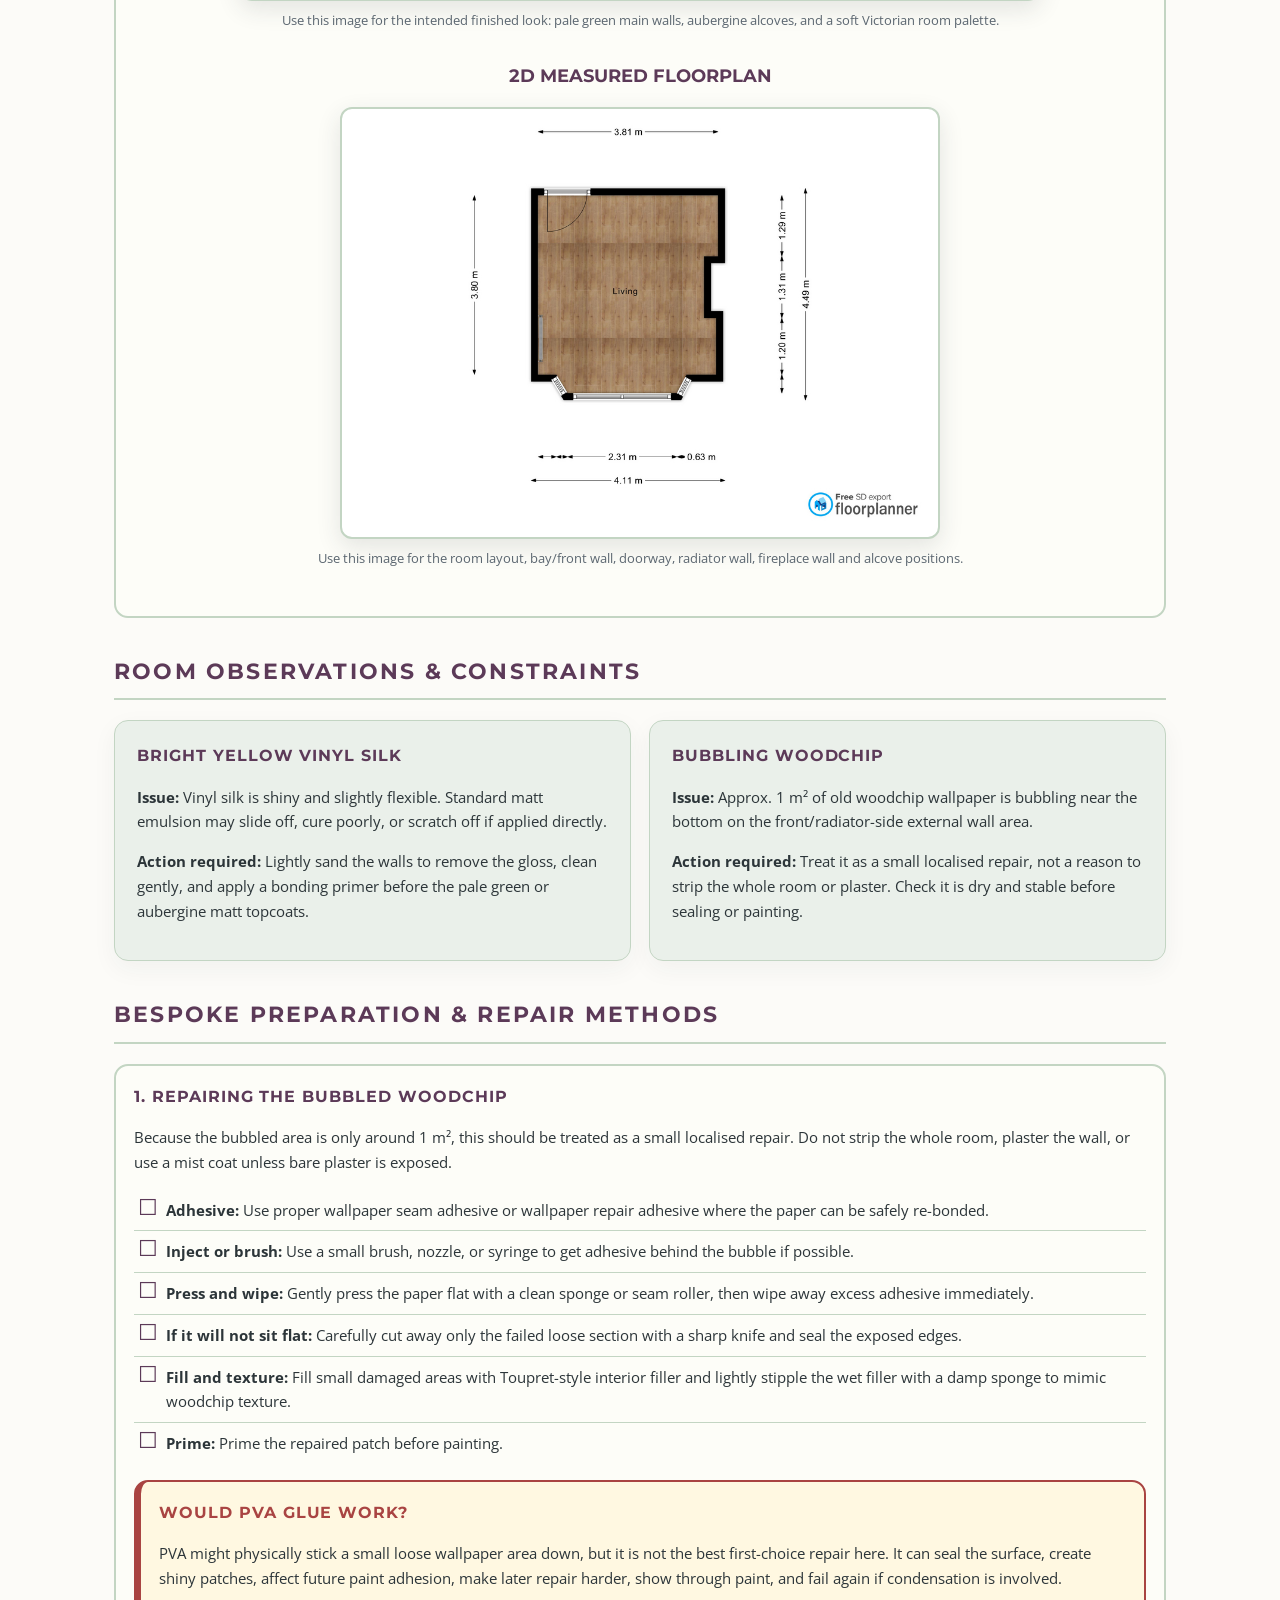
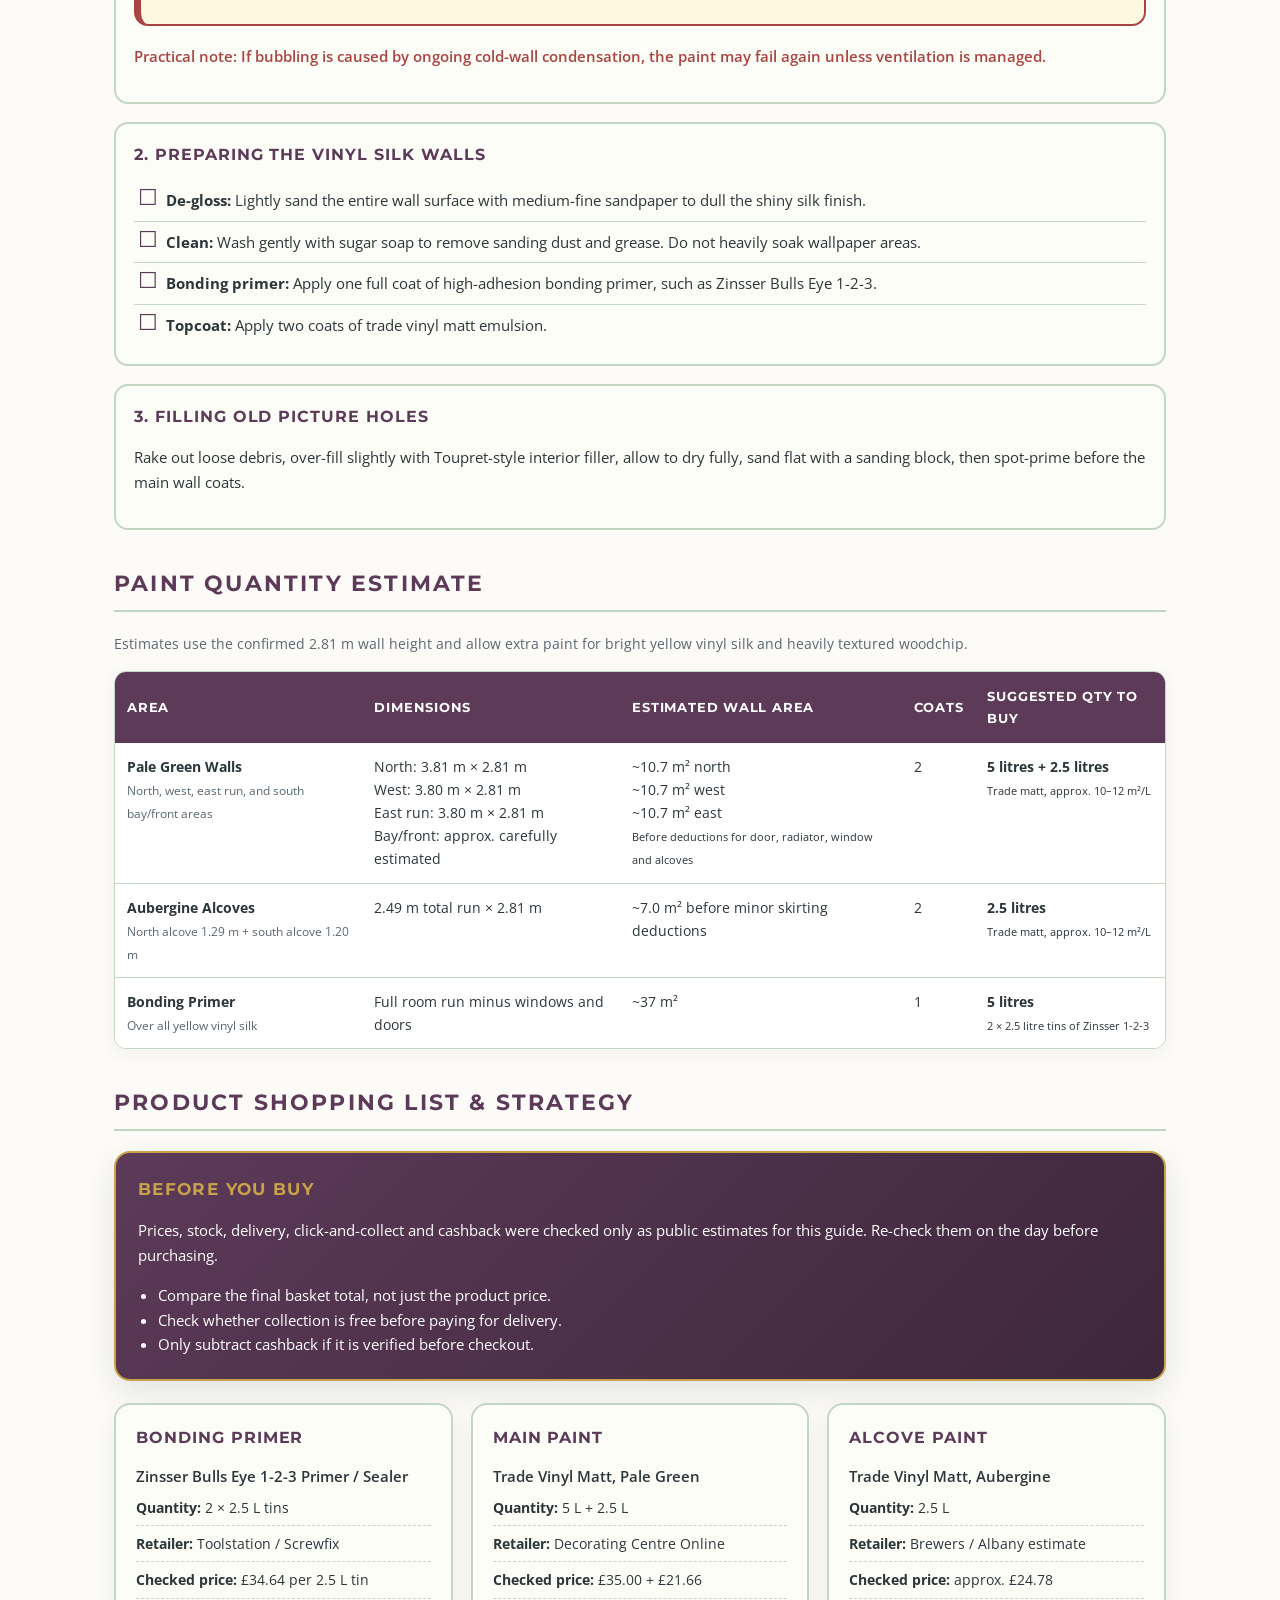
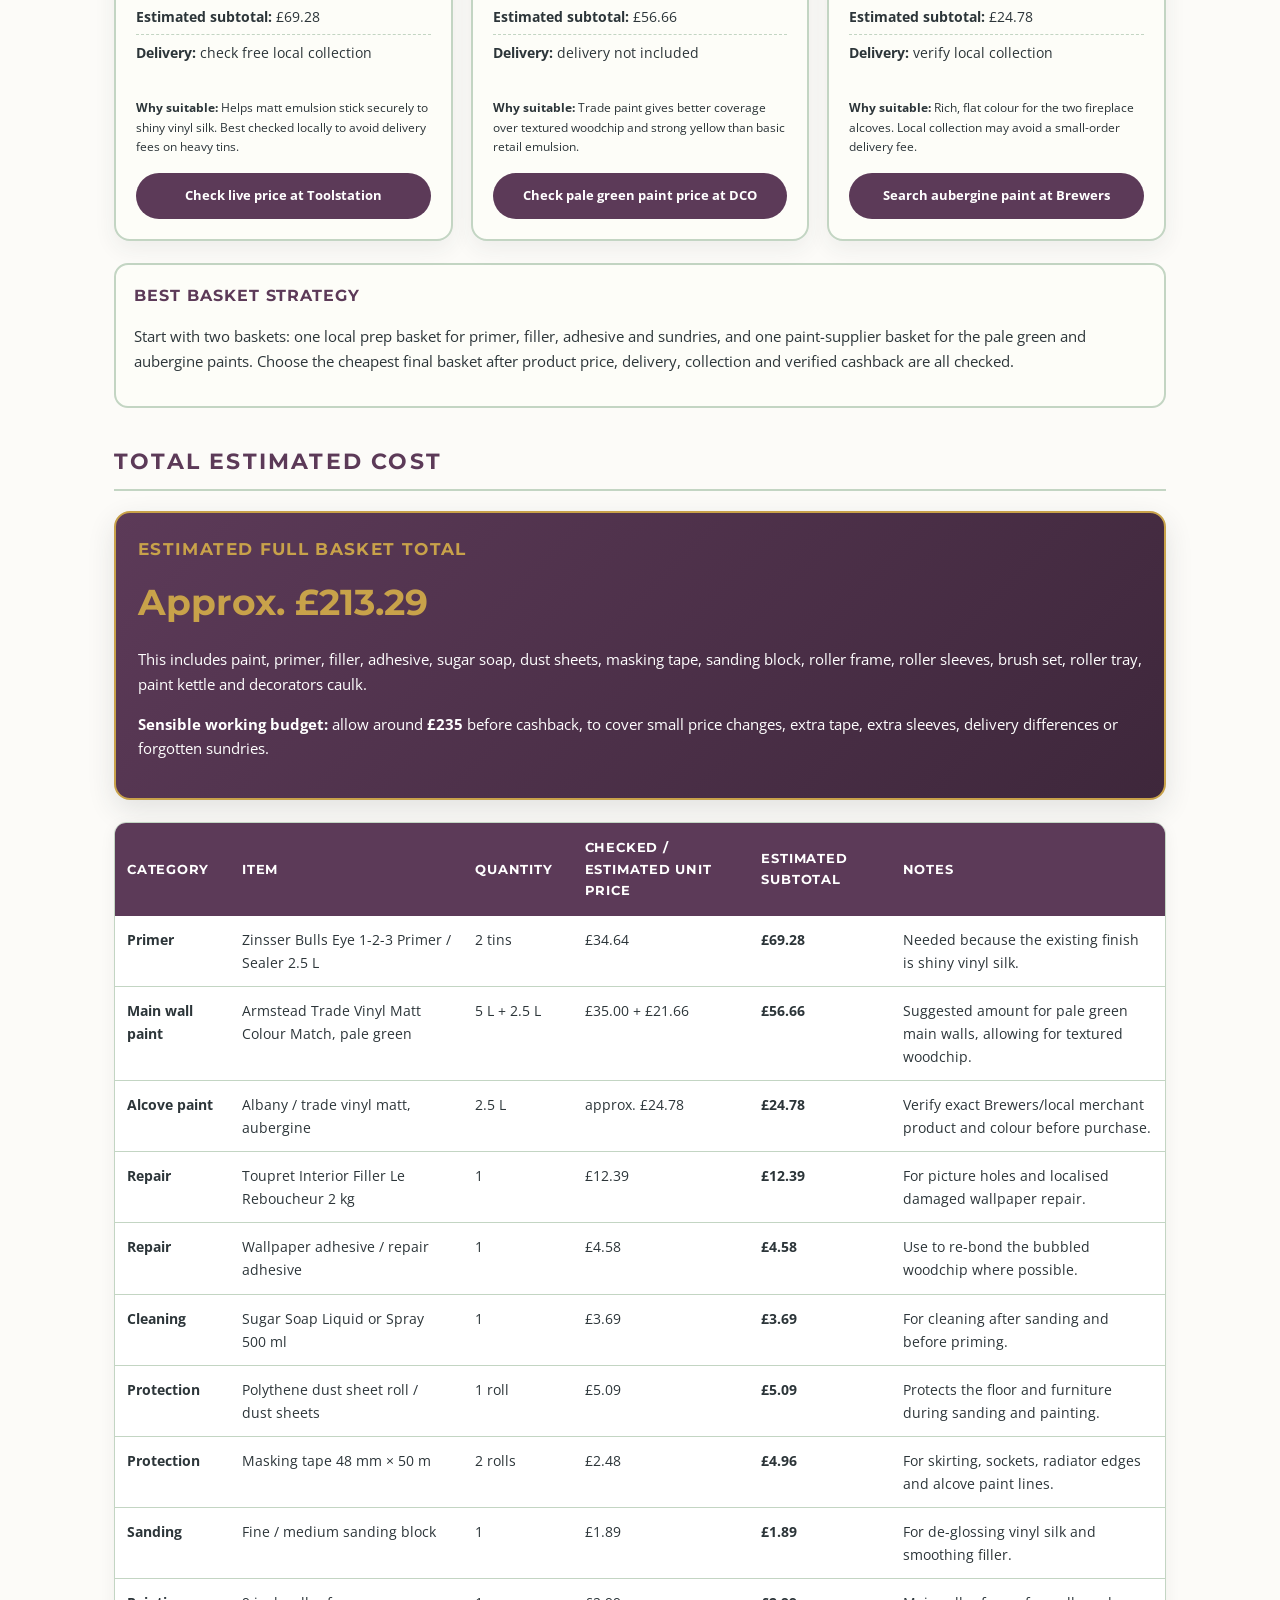
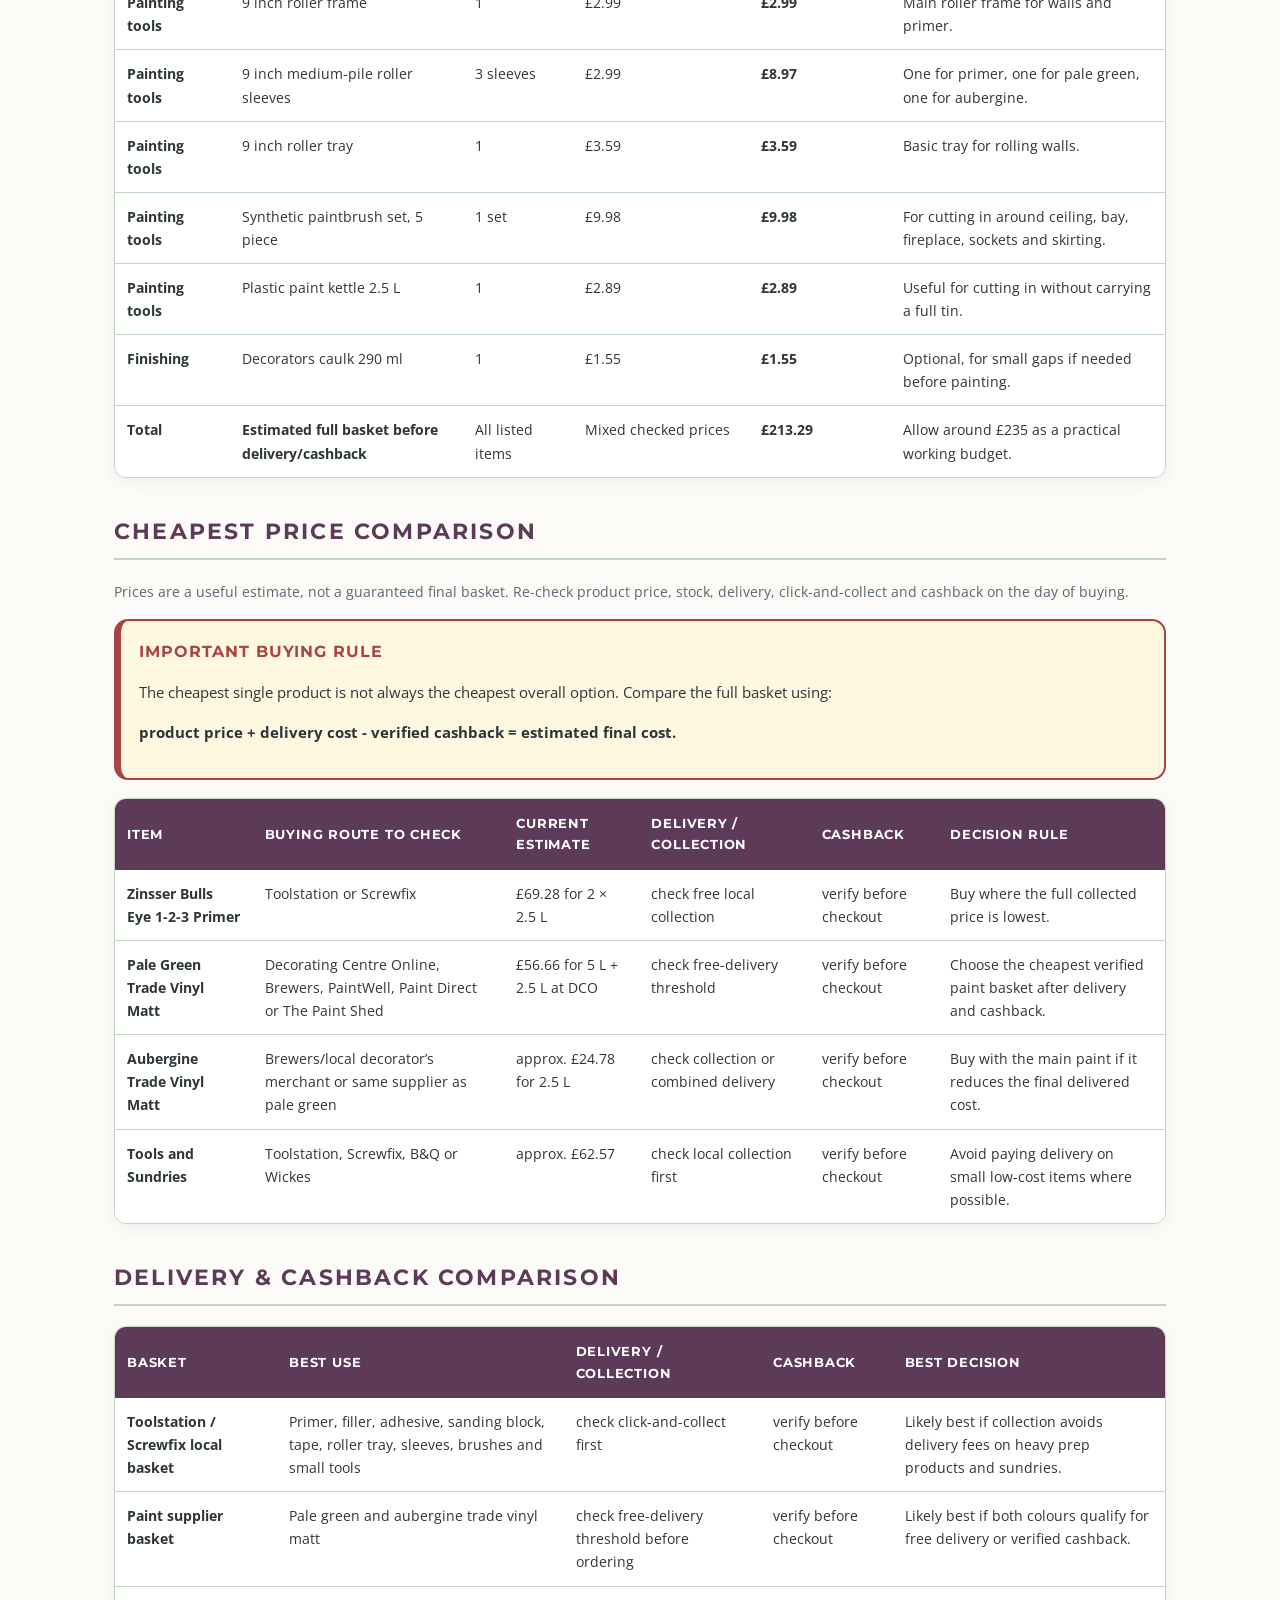
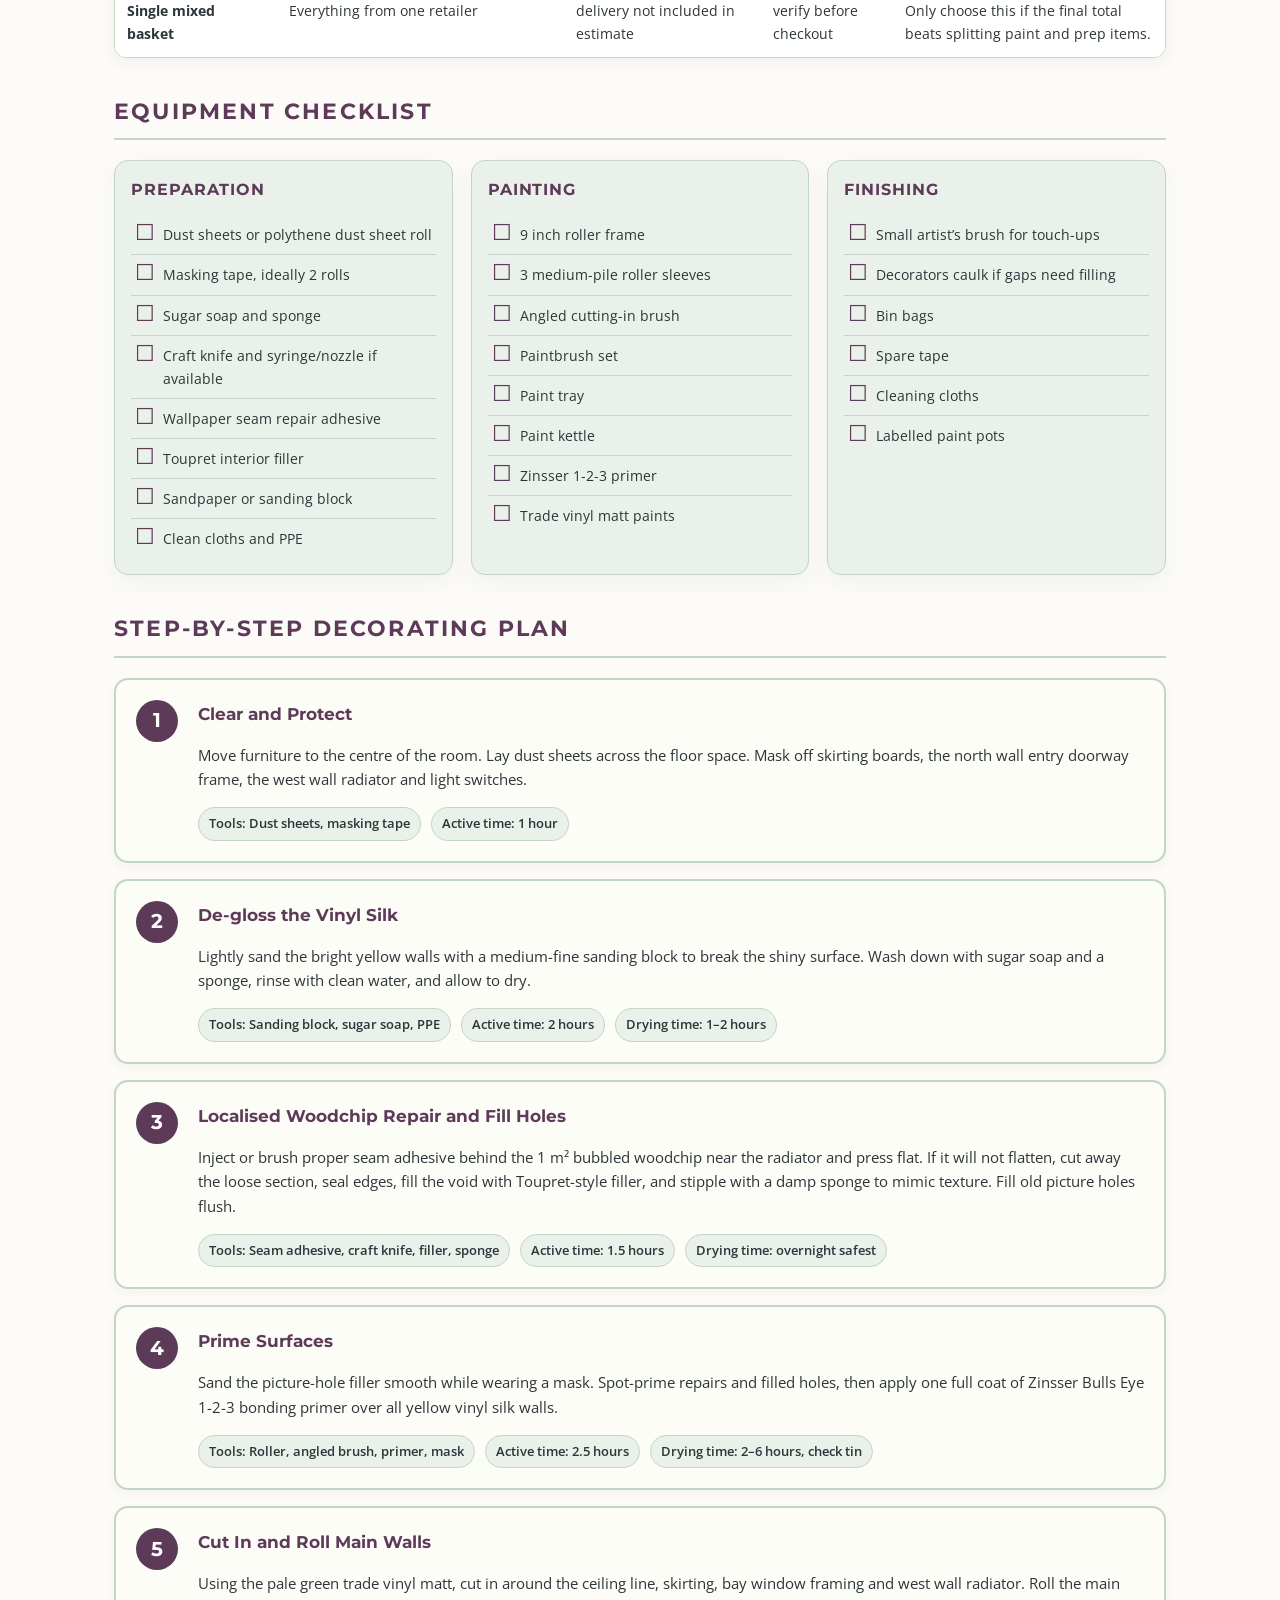
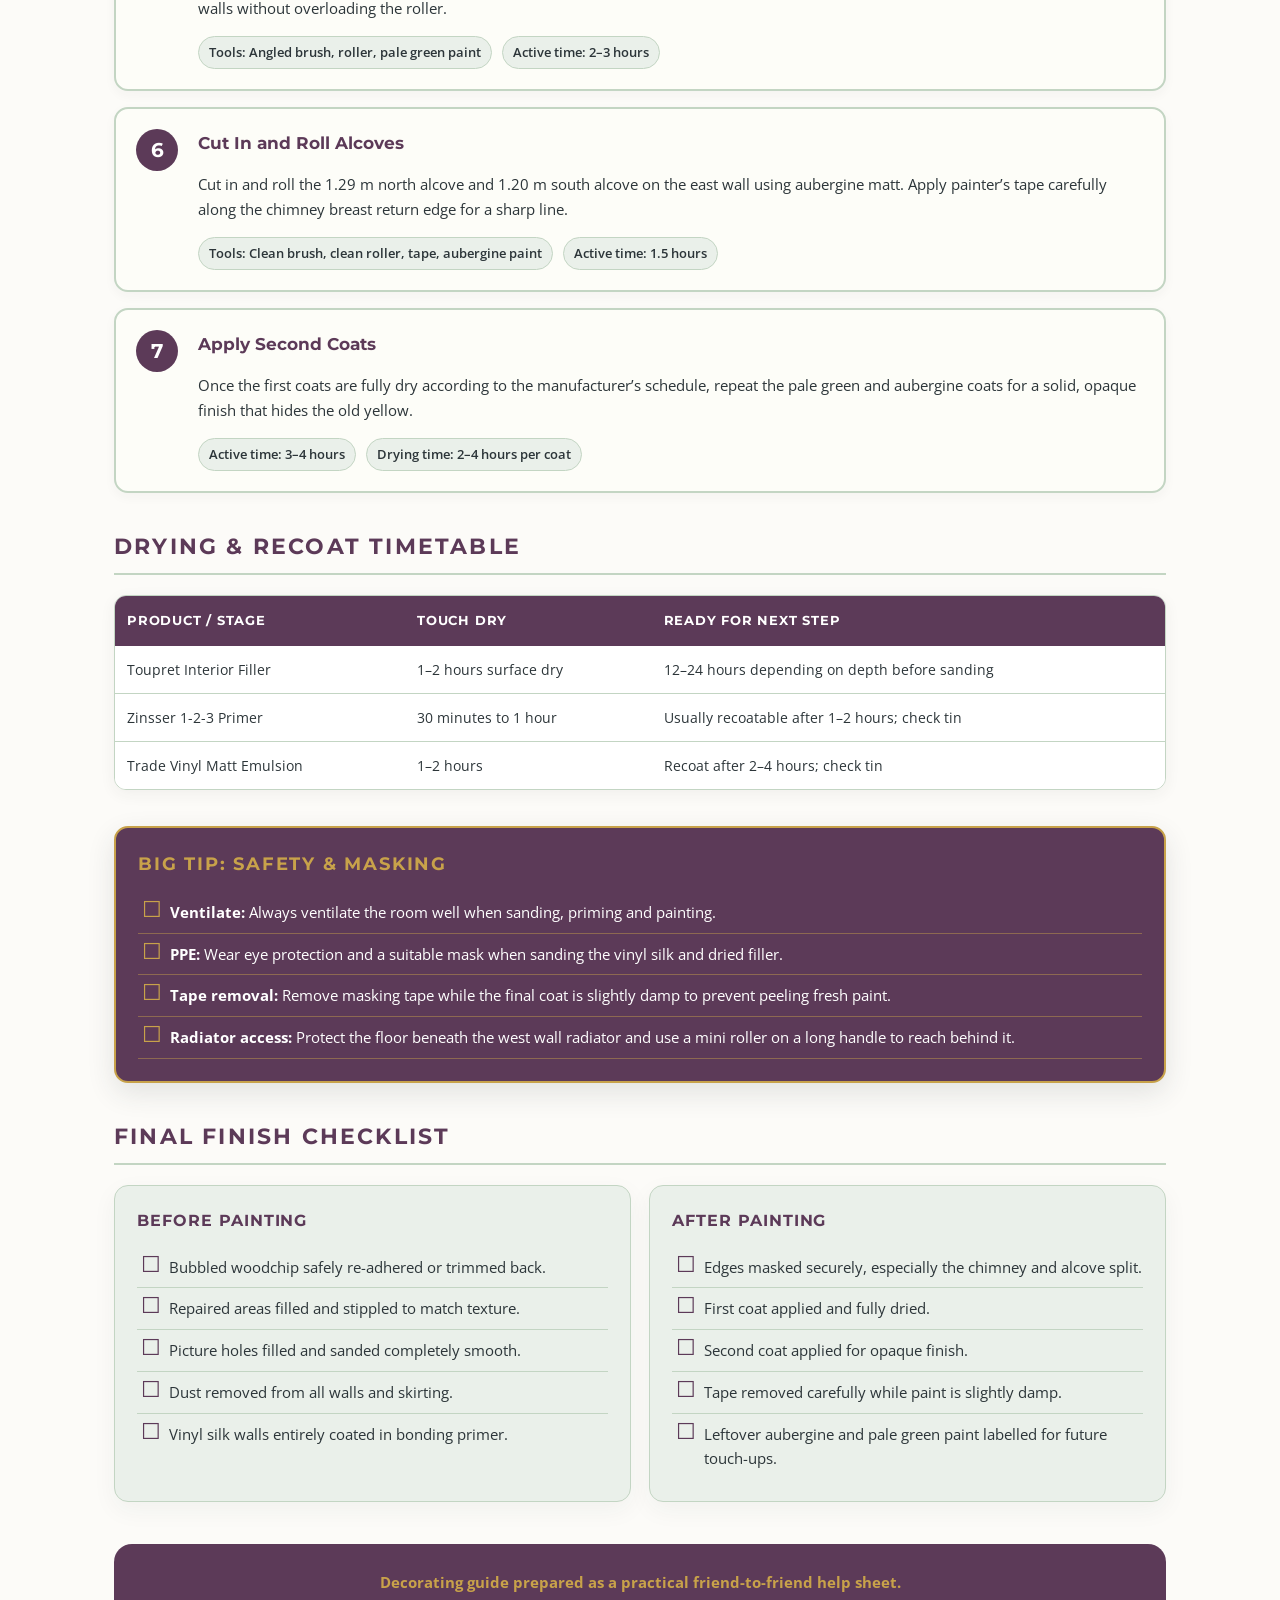
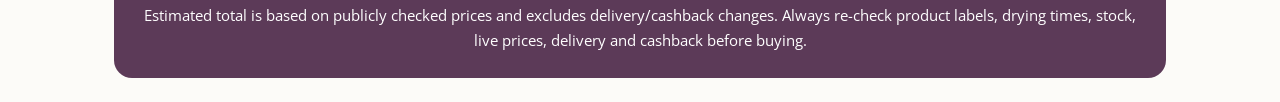
==== commit 8320d001: "Add full estimated decorating cost" ====
--- a/index.html
+++ b/index.html
@@ -148,7 +148,8 @@
     margin-bottom: 10px;
   }
 
-  .buy-warning {
+  .buy-warning,
+  .total-box {
     background: linear-gradient(135deg, var(--aubergine-wall), var(--aubergine-dark));
     color: var(--white);
     border: 2px solid var(--heritage-gold);
@@ -158,7 +159,8 @@
     box-shadow: 0 10px 28px rgba(44, 53, 57, 0.12);
   }
 
-  .buy-warning h3 {
+  .buy-warning h3,
+  .total-box h3 {
     color: var(--heritage-gold);
     font-family: "Montserrat", Arial, sans-serif;
     font-size: 17px;
@@ -171,6 +173,14 @@
   .buy-warning ul {
     margin: 10px 0 0;
     padding-left: 20px;
+  }
+
+  .total-number {
+    font-family: "Montserrat", Arial, sans-serif;
+    font-size: 36px;
+    font-weight: 700;
+    color: var(--heritage-gold);
+    margin: 8px 0;
   }
 
   .big-tip {
@@ -239,11 +249,6 @@
   .button:hover {
     opacity: 0.92;
     transform: translateY(-1px);
-  }
-
-  .button.secondary {
-    background: var(--heritage-gold);
-    color: var(--aubergine-dark);
   }
 
   .step-card {
@@ -585,7 +590,8 @@
     .product-card,
     .info-box,
     .warning-box,
-    .buy-warning {
+    .buy-warning,
+    .total-box {
       box-shadow: none;
       break-inside: avoid;
     }
@@ -605,7 +611,7 @@
      <strong>Room:</strong> Ground floor front Victorian living room<br>
      <strong>Prepared for:</strong> Michael Henry</p>
   <p style="margin-top: 12px; font-size: 14px; color: var(--pale-green-wall);">
-    Practical preparation, accurate measurements, bespoke repair methods, product-buying strategy, and a step-by-step decorating plan tailored to the Victorian room palette.
+    Practical preparation, accurate measurements, product-buying strategy, estimated total cost, and step-by-step decorating plan tailored to the Victorian room palette.
   </p>
 </header>
 
@@ -757,7 +763,7 @@
           <td data-label="Dimensions">Full room run minus windows and doors</td>
           <td data-label="Wall Area">~37 m²</td>
           <td data-label="Coats">1</td>
-          <td data-label="Quantity"><strong>5 litres</strong><br><span style="font-size:11px;">Zinsser 1-2-3, approx. 9–10 m²/L</span></td>
+          <td data-label="Quantity"><strong>5 litres</strong><br><span style="font-size:11px;">2 × 2.5 litre tins of Zinsser 1-2-3</span></td>
         </tr>
       </tbody>
     </table>
@@ -769,7 +775,7 @@
 
   <div class="buy-warning">
     <h3>Before You Buy</h3>
-    <p>Prices, stock, delivery, click-and-collect and cashback were not verified live inside this guide. Check them on the day before purchasing.</p>
+    <p>Prices, stock, delivery, click-and-collect and cashback were checked only as public estimates for this guide. Re-check them on the day before purchasing.</p>
     <ul>
       <li>Compare the final basket total, not just the product price.</li>
       <li>Check whether collection is free before paying for delivery.</li>
@@ -782,13 +788,13 @@
       <h3>Bonding Primer</h3>
       <p style="margin: 0 0 8px 0; font-weight:600;">Zinsser Bulls Eye 1-2-3 Primer / Sealer</p>
       <ul>
+        <li><strong>Quantity:</strong> 2 × 2.5 L tins</li>
         <li><strong>Retailer:</strong> Toolstation / Screwfix</li>
-        <li><strong>Price:</strong> check live price</li>
+        <li><strong>Checked price:</strong> £34.64 per 2.5 L tin</li>
+        <li><strong>Estimated subtotal:</strong> £69.28</li>
         <li><strong>Delivery:</strong> check free local collection</li>
-        <li><strong>Cashback:</strong> cashback not verified today</li>
-        <li><strong>Est. final cost:</strong> check live price</li>
       </ul>
-      <p style="font-size:12px; margin-bottom:16px;"><strong>Why suitable:</strong> Helps matt emulsion stick securely to shiny vinyl silk. Best checked locally to avoid delivery fees on a heavy tin.</p>
+      <p style="font-size:12px; margin-bottom:16px;"><strong>Why suitable:</strong> Helps matt emulsion stick securely to shiny vinyl silk. Best checked locally to avoid delivery fees on heavy tins.</p>
       <a href="https://www.toolstation.com/zinsser-bulls-eye-123-primer-sealer-paint/p81738" class="button" target="_blank" rel="noopener">Check live price at Toolstation</a>
     </div>
 
@@ -796,25 +802,25 @@
       <h3>Main Paint</h3>
       <p style="margin: 0 0 8px 0; font-weight:600;">Trade Vinyl Matt, Pale Green</p>
       <ul>
+        <li><strong>Quantity:</strong> 5 L + 2.5 L</li>
         <li><strong>Retailer:</strong> Decorating Centre Online</li>
-        <li><strong>Price:</strong> check live price</li>
-        <li><strong>Delivery:</strong> delivery not verified today</li>
-        <li><strong>Cashback:</strong> cashback not verified today</li>
-        <li><strong>Est. final cost:</strong> check live price</li>
+        <li><strong>Checked price:</strong> £35.00 + £21.66</li>
+        <li><strong>Estimated subtotal:</strong> £56.66</li>
+        <li><strong>Delivery:</strong> delivery not included</li>
       </ul>
       <p style="font-size:12px; margin-bottom:16px;"><strong>Why suitable:</strong> Trade paint gives better coverage over textured woodchip and strong yellow than basic retail emulsion.</p>
-      <a href="https://www.decoratingcentreonline.co.uk/products/armstead-trade-vinyl-matt-paint-colour-match" class="button" target="_blank" rel="noopener">Check paint price at DCO</a>
+      <a href="https://www.decoratingcentreonline.co.uk/products/armstead-trade-vinyl-matt-paint-colour-match" class="button" target="_blank" rel="noopener">Check pale green paint price at DCO</a>
     </div>
 
     <div class="product-card">
       <h3>Alcove Paint</h3>
-      <p style="margin: 0 0 8px 0; font-weight:600;">Trade Vinyl Matt, Aubergine, 2.5 L</p>
+      <p style="margin: 0 0 8px 0; font-weight:600;">Trade Vinyl Matt, Aubergine</p>
       <ul>
-        <li><strong>Retailer:</strong> Brewers or local decorator’s merchant</li>
-        <li><strong>Price:</strong> check live price</li>
-        <li><strong>Delivery:</strong> check local collection first</li>
-        <li><strong>Cashback:</strong> cashback not verified today</li>
-        <li><strong>Est. final cost:</strong> check live price</li>
+        <li><strong>Quantity:</strong> 2.5 L</li>
+        <li><strong>Retailer:</strong> Brewers / Albany estimate</li>
+        <li><strong>Checked price:</strong> approx. £24.78</li>
+        <li><strong>Estimated subtotal:</strong> £24.78</li>
+        <li><strong>Delivery:</strong> verify local collection</li>
       </ul>
       <p style="font-size:12px; margin-bottom:16px;"><strong>Why suitable:</strong> Rich, flat colour for the two fireplace alcoves. Local collection may avoid a small-order delivery fee.</p>
       <a href="https://www.brewers.co.uk/" class="button" target="_blank" rel="noopener">Search aubergine paint at Brewers</a>
@@ -828,10 +834,183 @@
 </section>
 
 <section class="section">
+  <h2>Total Estimated Cost</h2>
+
+  <div class="total-box">
+    <h3>Estimated Full Basket Total</h3>
+    <p class="total-number">Approx. £213.29</p>
+    <p>This includes paint, primer, filler, adhesive, sugar soap, dust sheets, masking tape, sanding block, roller frame, roller sleeves, brush set, roller tray, paint kettle and decorators caulk.</p>
+    <p><strong>Sensible working budget:</strong> allow around <strong>£235</strong> before cashback, to cover small price changes, extra tape, extra sleeves, delivery differences or forgotten sundries.</p>
+  </div>
+
+  <p class="scroll-hint">On a phone, each row is shown as a card for easier reading.</p>
+
+  <div class="table-container">
+    <table>
+      <thead>
+        <tr>
+          <th>Category</th>
+          <th>Item</th>
+          <th>Quantity</th>
+          <th>Checked / Estimated Unit Price</th>
+          <th>Estimated Subtotal</th>
+          <th>Notes</th>
+        </tr>
+      </thead>
+      <tbody>
+        <tr>
+          <td data-label="Category"><strong>Primer</strong></td>
+          <td data-label="Item">Zinsser Bulls Eye 1-2-3 Primer / Sealer 2.5 L</td>
+          <td data-label="Quantity">2 tins</td>
+          <td data-label="Unit Price">£34.64</td>
+          <td data-label="Subtotal"><strong>£69.28</strong></td>
+          <td data-label="Notes">Needed because the existing finish is shiny vinyl silk.</td>
+        </tr>
+
+        <tr>
+          <td data-label="Category"><strong>Main wall paint</strong></td>
+          <td data-label="Item">Armstead Trade Vinyl Matt Colour Match, pale green</td>
+          <td data-label="Quantity">5 L + 2.5 L</td>
+          <td data-label="Unit Price">£35.00 + £21.66</td>
+          <td data-label="Subtotal"><strong>£56.66</strong></td>
+          <td data-label="Notes">Suggested amount for pale green main walls, allowing for textured woodchip.</td>
+        </tr>
+
+        <tr>
+          <td data-label="Category"><strong>Alcove paint</strong></td>
+          <td data-label="Item">Albany / trade vinyl matt, aubergine</td>
+          <td data-label="Quantity">2.5 L</td>
+          <td data-label="Unit Price">approx. £24.78</td>
+          <td data-label="Subtotal"><strong>£24.78</strong></td>
+          <td data-label="Notes">Verify exact Brewers/local merchant product and colour before purchase.</td>
+        </tr>
+
+        <tr>
+          <td data-label="Category"><strong>Repair</strong></td>
+          <td data-label="Item">Toupret Interior Filler Le Reboucheur 2 kg</td>
+          <td data-label="Quantity">1</td>
+          <td data-label="Unit Price">£12.39</td>
+          <td data-label="Subtotal"><strong>£12.39</strong></td>
+          <td data-label="Notes">For picture holes and localised damaged wallpaper repair.</td>
+        </tr>
+
+        <tr>
+          <td data-label="Category"><strong>Repair</strong></td>
+          <td data-label="Item">Wallpaper adhesive / repair adhesive</td>
+          <td data-label="Quantity">1</td>
+          <td data-label="Unit Price">£4.58</td>
+          <td data-label="Subtotal"><strong>£4.58</strong></td>
+          <td data-label="Notes">Use to re-bond the bubbled woodchip where possible.</td>
+        </tr>
+
+        <tr>
+          <td data-label="Category"><strong>Cleaning</strong></td>
+          <td data-label="Item">Sugar Soap Liquid or Spray 500 ml</td>
+          <td data-label="Quantity">1</td>
+          <td data-label="Unit Price">£3.69</td>
+          <td data-label="Subtotal"><strong>£3.69</strong></td>
+          <td data-label="Notes">For cleaning after sanding and before priming.</td>
+        </tr>
+
+        <tr>
+          <td data-label="Category"><strong>Protection</strong></td>
+          <td data-label="Item">Polythene dust sheet roll / dust sheets</td>
+          <td data-label="Quantity">1 roll</td>
+          <td data-label="Unit Price">£5.09</td>
+          <td data-label="Subtotal"><strong>£5.09</strong></td>
+          <td data-label="Notes">Protects the floor and furniture during sanding and painting.</td>
+        </tr>
+
+        <tr>
+          <td data-label="Category"><strong>Protection</strong></td>
+          <td data-label="Item">Masking tape 48 mm × 50 m</td>
+          <td data-label="Quantity">2 rolls</td>
+          <td data-label="Unit Price">£2.48</td>
+          <td data-label="Subtotal"><strong>£4.96</strong></td>
+          <td data-label="Notes">For skirting, sockets, radiator edges and alcove paint lines.</td>
+        </tr>
+
+        <tr>
+          <td data-label="Category"><strong>Sanding</strong></td>
+          <td data-label="Item">Fine / medium sanding block</td>
+          <td data-label="Quantity">1</td>
+          <td data-label="Unit Price">£1.89</td>
+          <td data-label="Subtotal"><strong>£1.89</strong></td>
+          <td data-label="Notes">For de-glossing vinyl silk and smoothing filler.</td>
+        </tr>
+
+        <tr>
+          <td data-label="Category"><strong>Painting tools</strong></td>
+          <td data-label="Item">9 inch roller frame</td>
+          <td data-label="Quantity">1</td>
+          <td data-label="Unit Price">£2.99</td>
+          <td data-label="Subtotal"><strong>£2.99</strong></td>
+          <td data-label="Notes">Main roller frame for walls and primer.</td>
+        </tr>
+
+        <tr>
+          <td data-label="Category"><strong>Painting tools</strong></td>
+          <td data-label="Item">9 inch medium-pile roller sleeves</td>
+          <td data-label="Quantity">3 sleeves</td>
+          <td data-label="Unit Price">£2.99</td>
+          <td data-label="Subtotal"><strong>£8.97</strong></td>
+          <td data-label="Notes">One for primer, one for pale green, one for aubergine.</td>
+        </tr>
+
+        <tr>
+          <td data-label="Category"><strong>Painting tools</strong></td>
+          <td data-label="Item">9 inch roller tray</td>
+          <td data-label="Quantity">1</td>
+          <td data-label="Unit Price">£3.59</td>
+          <td data-label="Subtotal"><strong>£3.59</strong></td>
+          <td data-label="Notes">Basic tray for rolling walls.</td>
+        </tr>
+
+        <tr>
+          <td data-label="Category"><strong>Painting tools</strong></td>
+          <td data-label="Item">Synthetic paintbrush set, 5 piece</td>
+          <td data-label="Quantity">1 set</td>
+          <td data-label="Unit Price">£9.98</td>
+          <td data-label="Subtotal"><strong>£9.98</strong></td>
+          <td data-label="Notes">For cutting in around ceiling, bay, fireplace, sockets and skirting.</td>
+        </tr>
+
+        <tr>
+          <td data-label="Category"><strong>Painting tools</strong></td>
+          <td data-label="Item">Plastic paint kettle 2.5 L</td>
+          <td data-label="Quantity">1</td>
+          <td data-label="Unit Price">£2.89</td>
+          <td data-label="Subtotal"><strong>£2.89</strong></td>
+          <td data-label="Notes">Useful for cutting in without carrying a full tin.</td>
+        </tr>
+
+        <tr>
+          <td data-label="Category"><strong>Finishing</strong></td>
+          <td data-label="Item">Decorators caulk 290 ml</td>
+          <td data-label="Quantity">1</td>
+          <td data-label="Unit Price">£1.55</td>
+          <td data-label="Subtotal"><strong>£1.55</strong></td>
+          <td data-label="Notes">Optional, for small gaps if needed before painting.</td>
+        </tr>
+
+        <tr>
+          <td data-label="Category"><strong>Total</strong></td>
+          <td data-label="Item"><strong>Estimated full basket before delivery/cashback</strong></td>
+          <td data-label="Quantity">All listed items</td>
+          <td data-label="Unit Price">Mixed checked prices</td>
+          <td data-label="Subtotal"><strong>£213.29</strong></td>
+          <td data-label="Notes">Allow around £235 as a practical working budget.</td>
+        </tr>
+      </tbody>
+    </table>
+  </div>
+</section>
+
+<section class="section">
   <h2>Cheapest Price Comparison</h2>
 
   <p style="margin-bottom: 16px; font-size:14px; color:var(--soft-grey);">
-    This section is for the final buying check before purchase. Do not treat any option as confirmed cheapest until live product price, delivery/click-and-collect and cashback have been checked on the day.
+    Prices are a useful estimate, not a guaranteed final basket. Re-check product price, stock, delivery, click-and-collect and cashback on the day of buying.
   </p>
 
   <div class="warning-box">
@@ -848,7 +1027,7 @@
         <tr>
           <th>Item</th>
           <th>Buying Route to Check</th>
-          <th>Price</th>
+          <th>Current Estimate</th>
           <th>Delivery / Collection</th>
           <th>Cashback</th>
           <th>Decision Rule</th>
@@ -858,36 +1037,36 @@
         <tr>
           <td data-label="Item"><strong>Zinsser Bulls Eye 1-2-3 Primer</strong></td>
           <td data-label="Buying Route">Toolstation or Screwfix</td>
-          <td data-label="Price">check live price</td>
+          <td data-label="Estimate">£69.28 for 2 × 2.5 L</td>
           <td data-label="Delivery">check free local collection</td>
-          <td data-label="Cashback">cashback not verified today</td>
+          <td data-label="Cashback">verify before checkout</td>
           <td data-label="Decision">Buy where the full collected price is lowest.</td>
         </tr>
 
         <tr>
           <td data-label="Item"><strong>Pale Green Trade Vinyl Matt</strong></td>
           <td data-label="Buying Route">Decorating Centre Online, Brewers, PaintWell, Paint Direct or The Paint Shed</td>
-          <td data-label="Price">check live price</td>
+          <td data-label="Estimate">£56.66 for 5 L + 2.5 L at DCO</td>
           <td data-label="Delivery">check free-delivery threshold</td>
-          <td data-label="Cashback">cashback not verified today</td>
+          <td data-label="Cashback">verify before checkout</td>
           <td data-label="Decision">Choose the cheapest verified paint basket after delivery and cashback.</td>
         </tr>
 
         <tr>
           <td data-label="Item"><strong>Aubergine Trade Vinyl Matt</strong></td>
-          <td data-label="Buying Route">Same supplier as pale green paint if cheaper overall</td>
-          <td data-label="Price">check live price</td>
+          <td data-label="Buying Route">Brewers/local decorator’s merchant or same supplier as pale green</td>
+          <td data-label="Estimate">approx. £24.78 for 2.5 L</td>
           <td data-label="Delivery">check collection or combined delivery</td>
-          <td data-label="Cashback">cashback not verified today</td>
-          <td data-label="Decision">Usually best bought with the main paint if it reduces delivery.</td>
-        </tr>
-
-        <tr>
-          <td data-label="Item"><strong>Filler, Adhesive and Sundries</strong></td>
+          <td data-label="Cashback">verify before checkout</td>
+          <td data-label="Decision">Buy with the main paint if it reduces the final delivered cost.</td>
+        </tr>
+
+        <tr>
+          <td data-label="Item"><strong>Tools and Sundries</strong></td>
           <td data-label="Buying Route">Toolstation, Screwfix, B&amp;Q or Wickes</td>
-          <td data-label="Price">check live price</td>
+          <td data-label="Estimate">approx. £62.57</td>
           <td data-label="Delivery">check local collection first</td>
-          <td data-label="Cashback">cashback not verified today</td>
+          <td data-label="Cashback">verify before checkout</td>
           <td data-label="Decision">Avoid paying delivery on small low-cost items where possible.</td>
         </tr>
       </tbody>
@@ -914,25 +1093,25 @@
       <tbody>
         <tr>
           <td data-label="Basket"><strong>Toolstation / Screwfix local basket</strong></td>
-          <td data-label="Best Use">Primer, filler, adhesive, sanding blocks and small tools</td>
+          <td data-label="Best Use">Primer, filler, adhesive, sanding block, tape, roller tray, sleeves, brushes and small tools</td>
           <td data-label="Delivery">check click-and-collect first</td>
-          <td data-label="Cashback">cashback not verified today</td>
-          <td data-label="Decision">Likely best if collection avoids delivery fees on heavy prep products.</td>
+          <td data-label="Cashback">verify before checkout</td>
+          <td data-label="Decision">Likely best if collection avoids delivery fees on heavy prep products and sundries.</td>
         </tr>
 
         <tr>
           <td data-label="Basket"><strong>Paint supplier basket</strong></td>
           <td data-label="Best Use">Pale green and aubergine trade vinyl matt</td>
           <td data-label="Delivery">check free-delivery threshold before ordering</td>
-          <td data-label="Cashback">cashback not verified today</td>
+          <td data-label="Cashback">verify before checkout</td>
           <td data-label="Decision">Likely best if both colours qualify for free delivery or verified cashback.</td>
         </tr>
 
         <tr>
           <td data-label="Basket"><strong>Single mixed basket</strong></td>
           <td data-label="Best Use">Everything from one retailer</td>
-          <td data-label="Delivery">delivery not verified today</td>
-          <td data-label="Cashback">cashback not verified today</td>
+          <td data-label="Delivery">delivery not included in estimate</td>
+          <td data-label="Cashback">verify before checkout</td>
           <td data-label="Decision">Only choose this if the final total beats splitting paint and prep items.</td>
         </tr>
       </tbody>
@@ -946,13 +1125,13 @@
     <div class="card" style="padding:16px;">
       <h3>Preparation</h3>
       <ul class="checklist" style="font-size:14px;">
-        <li>Dust sheets</li>
-        <li>Masking tape</li>
+        <li>Dust sheets or polythene dust sheet roll</li>
+        <li>Masking tape, ideally 2 rolls</li>
         <li>Sugar soap and sponge</li>
-        <li>Craft knife and syringe</li>
-        <li>Seam repair adhesive</li>
+        <li>Craft knife and syringe/nozzle if available</li>
+        <li>Wallpaper seam repair adhesive</li>
         <li>Toupret interior filler</li>
-        <li>Sandpaper and block</li>
+        <li>Sandpaper or sanding block</li>
         <li>Clean cloths and PPE</li>
       </ul>
     </div>
@@ -960,10 +1139,12 @@
     <div class="card" style="padding:16px;">
       <h3>Painting</h3>
       <ul class="checklist" style="font-size:14px;">
-        <li>Roller frame and sleeves</li>
+        <li>9 inch roller frame</li>
+        <li>3 medium-pile roller sleeves</li>
         <li>Angled cutting-in brush</li>
-        <li>Paint tray or scuttle</li>
-        <li>Extension pole</li>
+        <li>Paintbrush set</li>
+        <li>Paint tray</li>
+        <li>Paint kettle</li>
         <li>Zinsser 1-2-3 primer</li>
         <li>Trade vinyl matt paints</li>
       </ul>
@@ -972,7 +1153,8 @@
     <div class="card" style="padding:16px;">
       <h3>Finishing</h3>
       <ul class="checklist" style="font-size:14px;">
-        <li>Small artist’s brush</li>
+        <li>Small artist’s brush for touch-ups</li>
+        <li>Decorators caulk if gaps need filling</li>
         <li>Bin bags</li>
         <li>Spare tape</li>
         <li>Cleaning cloths</li>
@@ -1149,7 +1331,7 @@
 
 <footer class="footer">
   <strong>Decorating guide prepared as a practical friend-to-friend help sheet.</strong>
-  Always check product labels, drying times, live prices, delivery and cashback before buying.
+  Estimated total is based on publicly checked prices and excludes delivery/cashback changes. Always re-check product labels, drying times, stock, live prices, delivery and cashback before buying.
 </footer>
 
   </main>
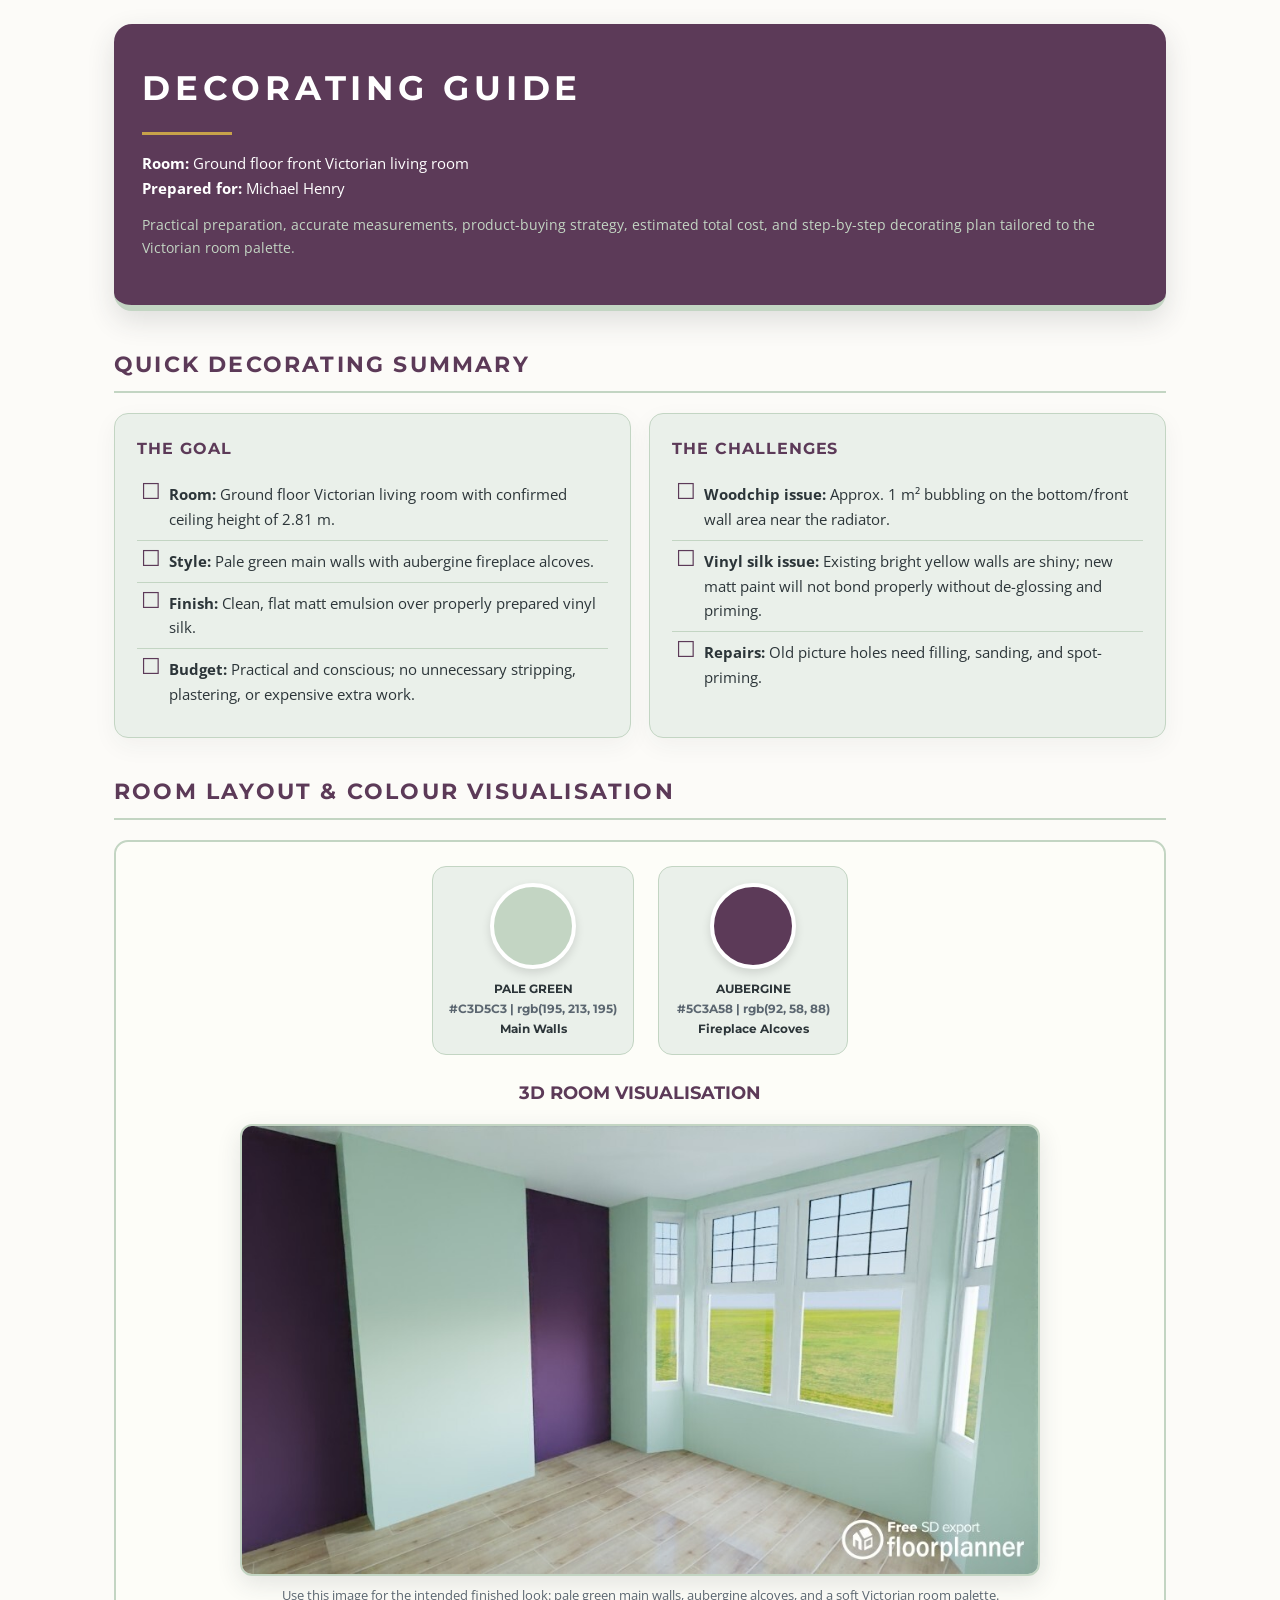
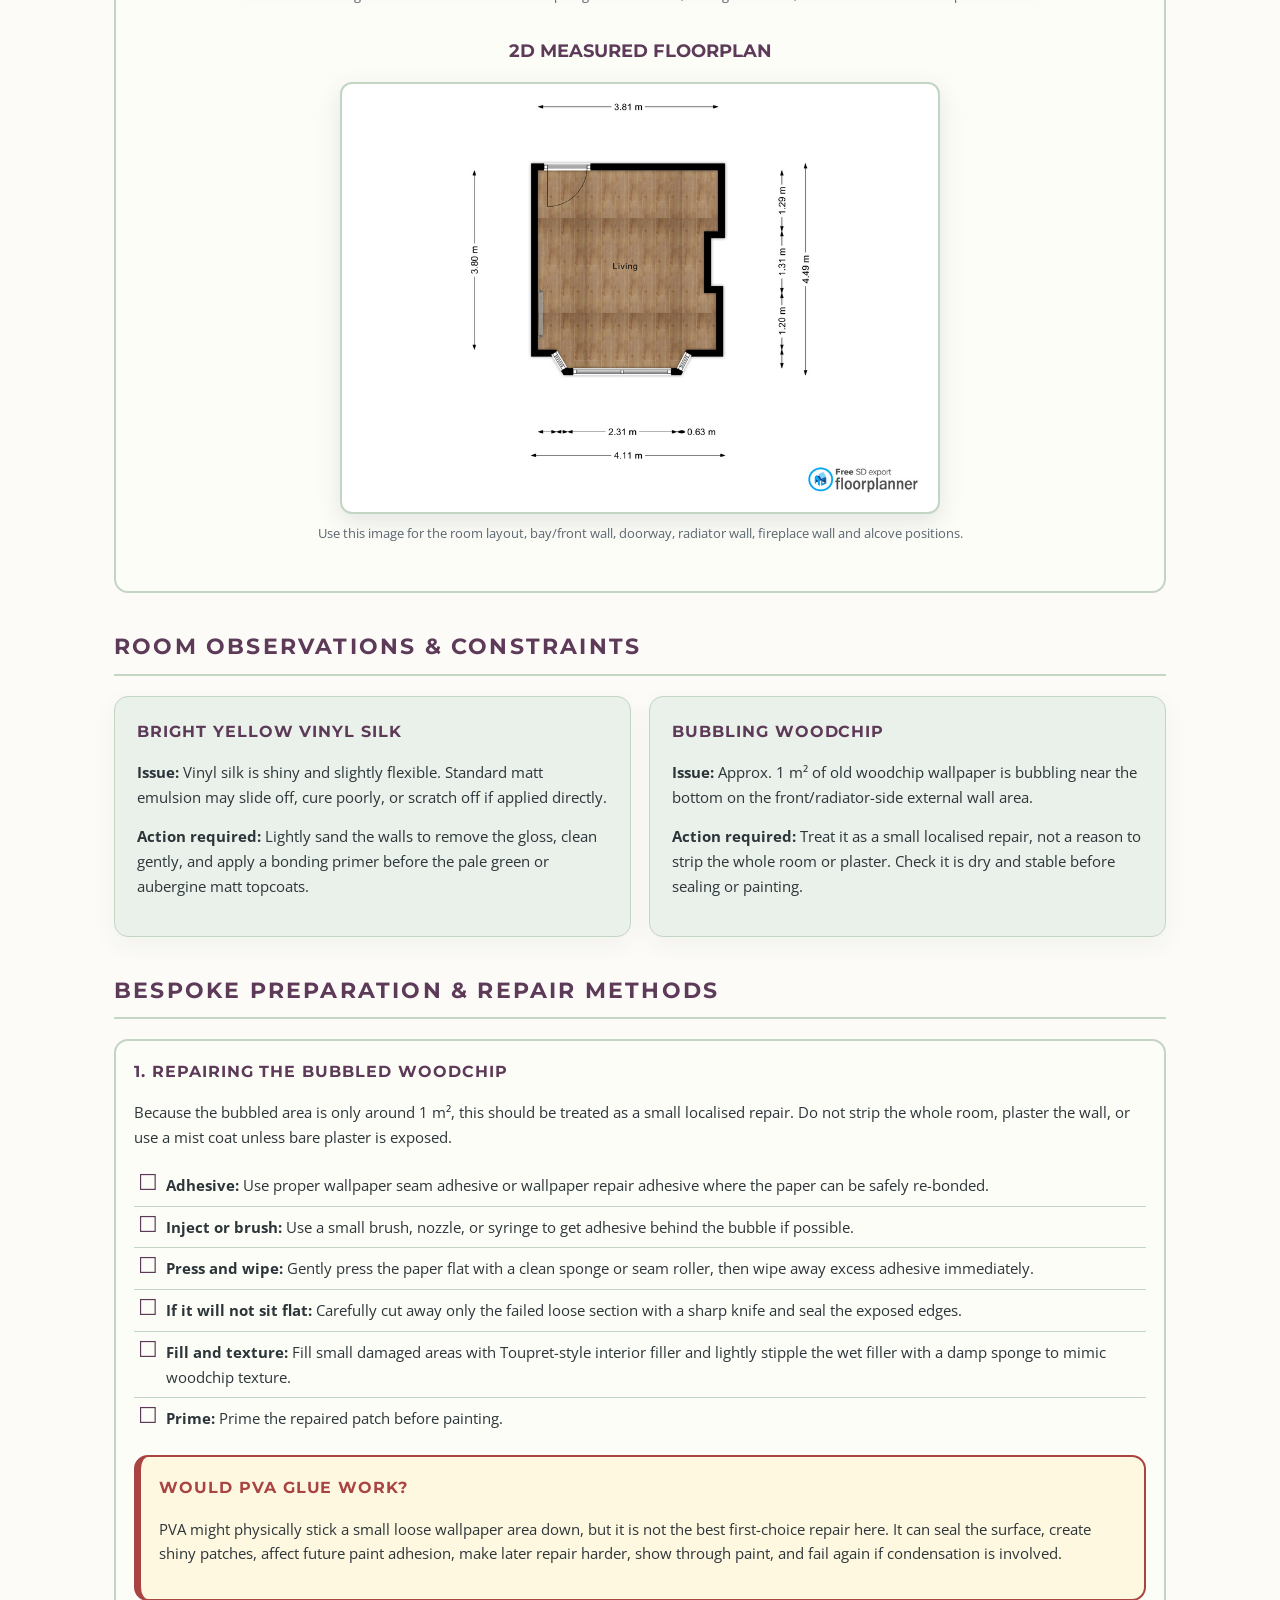
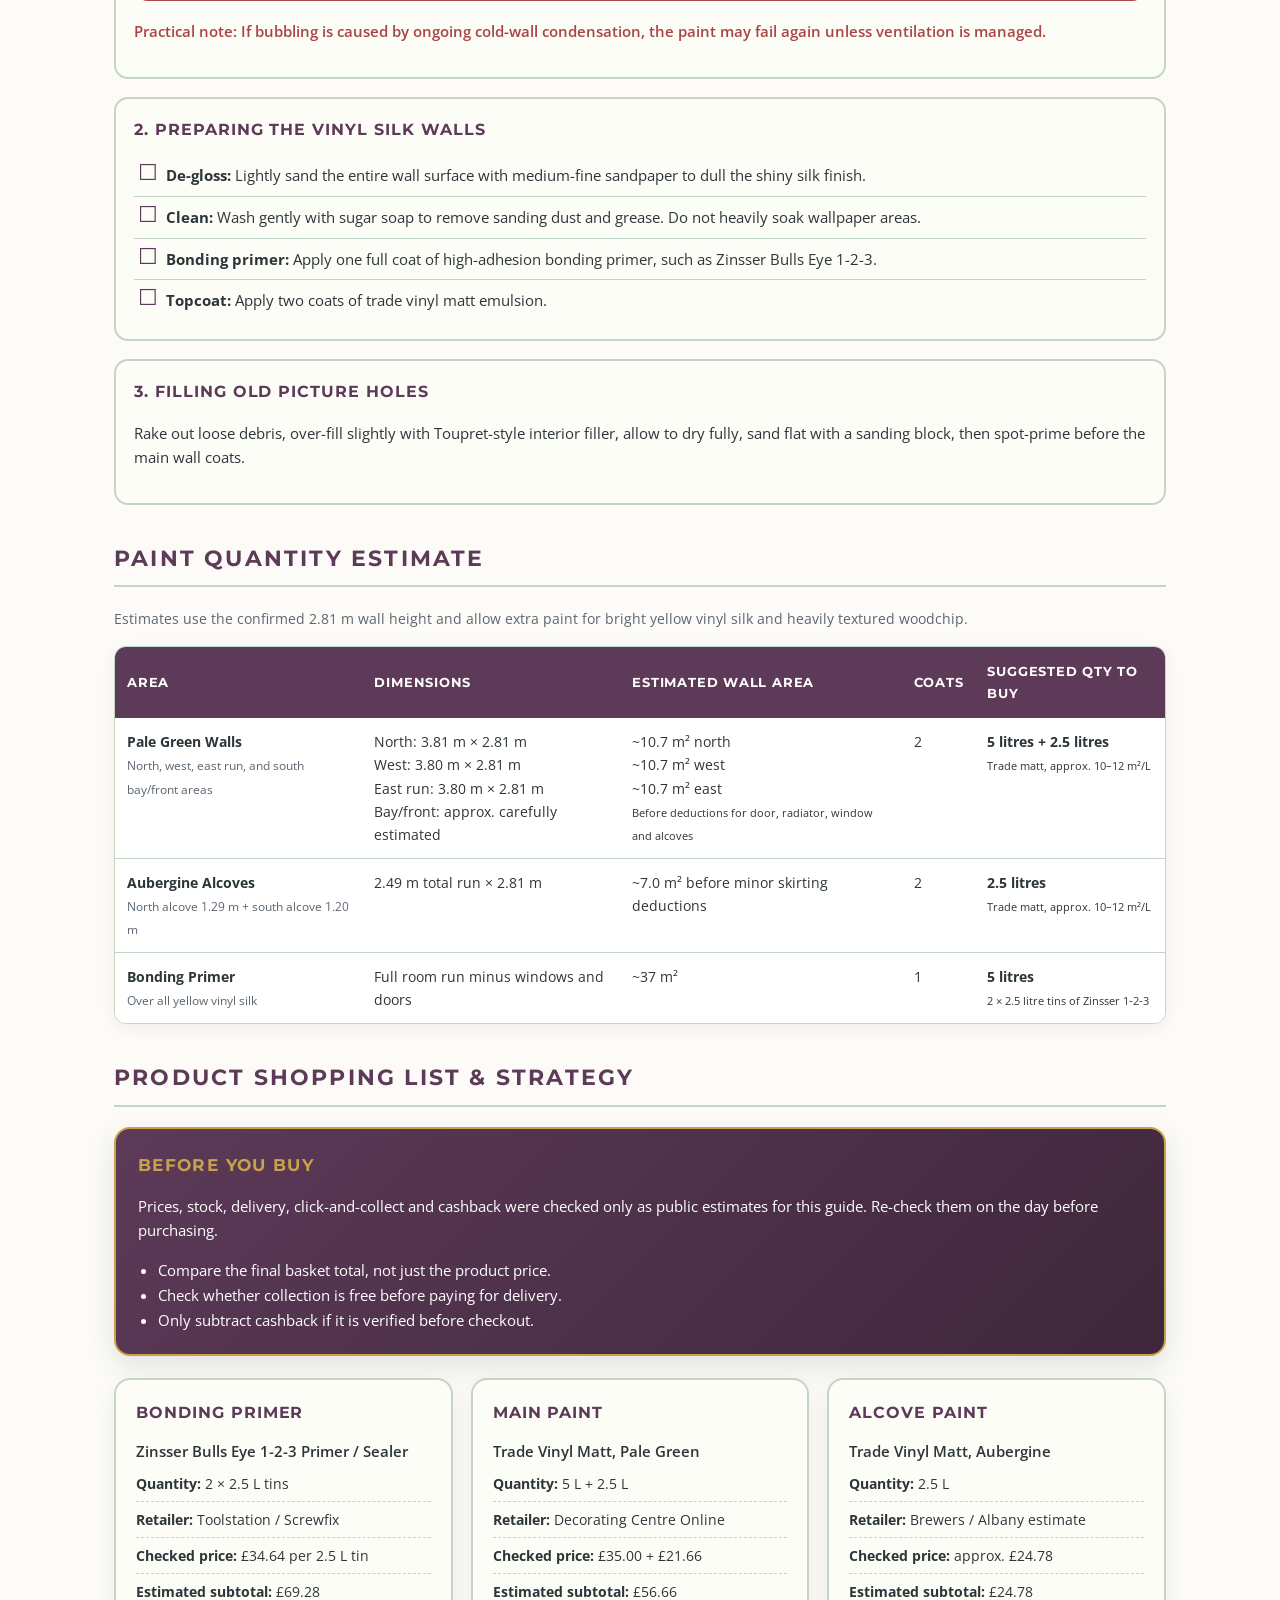
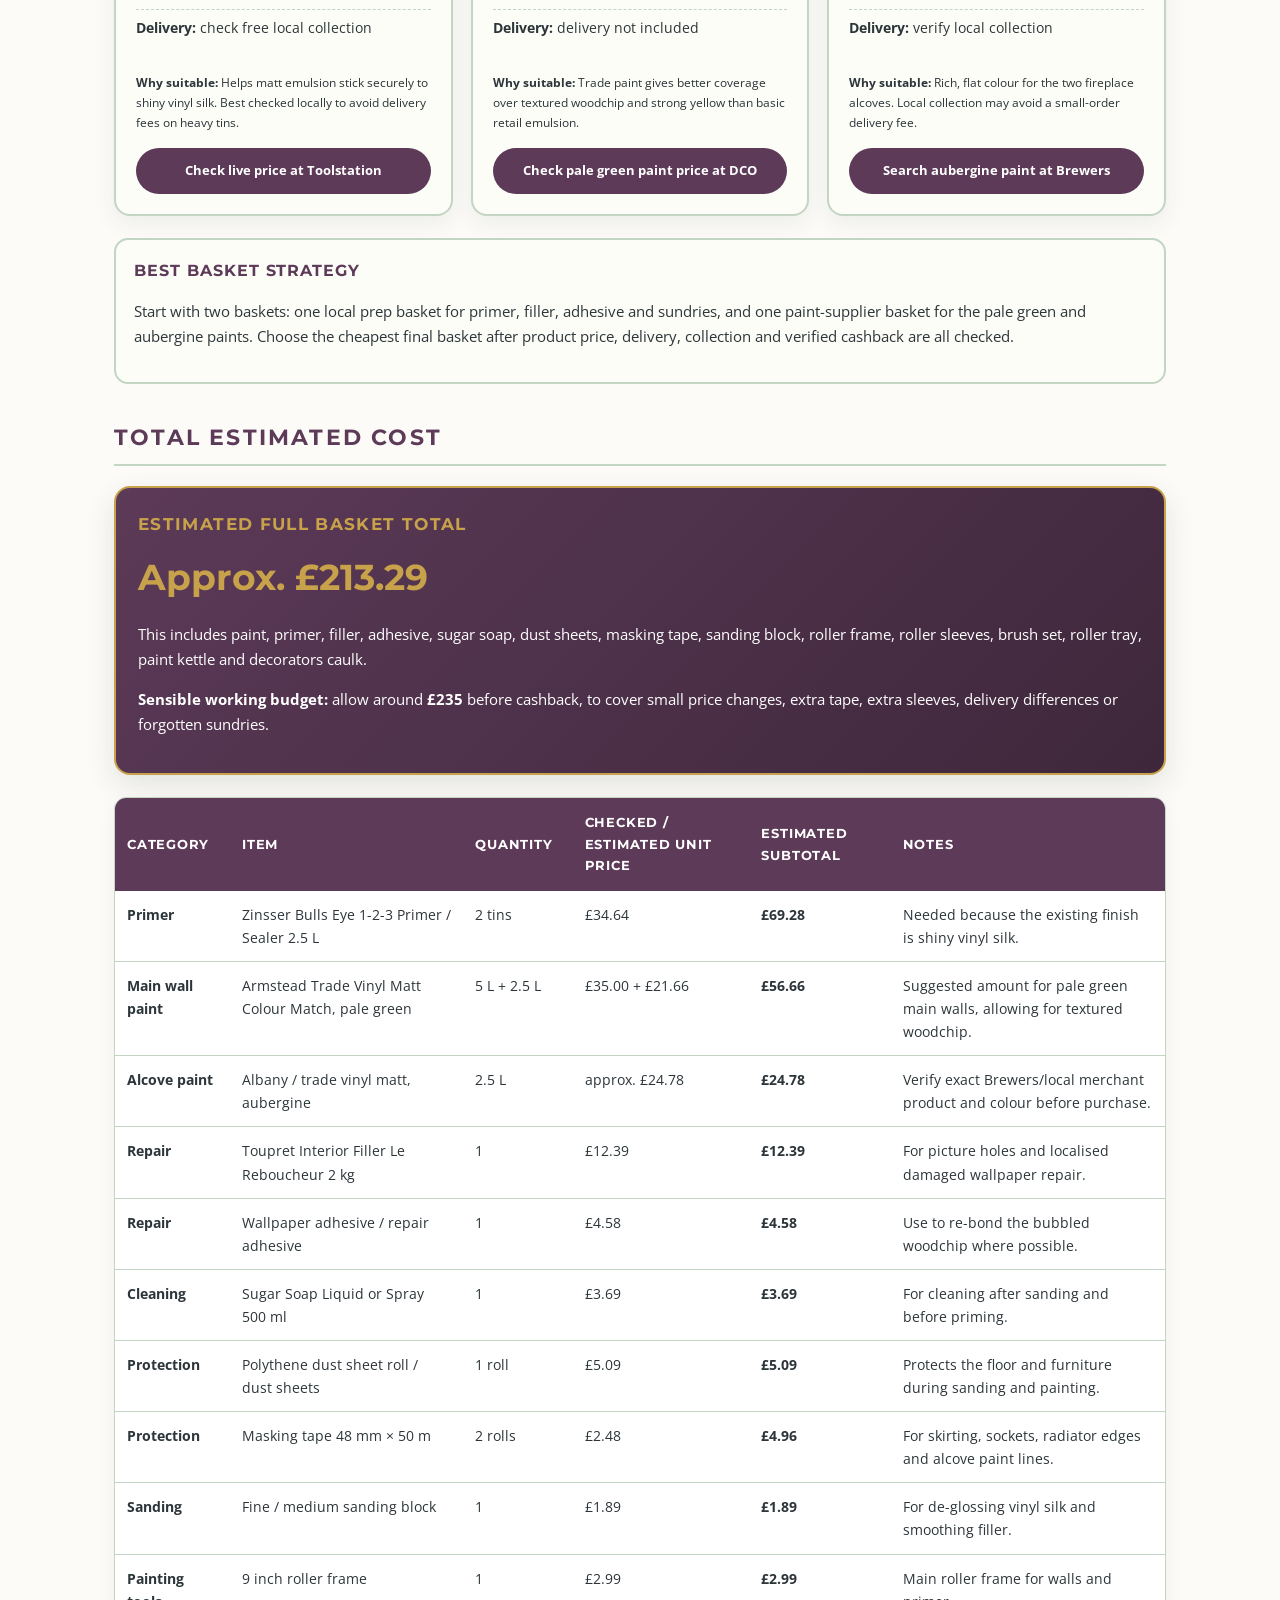
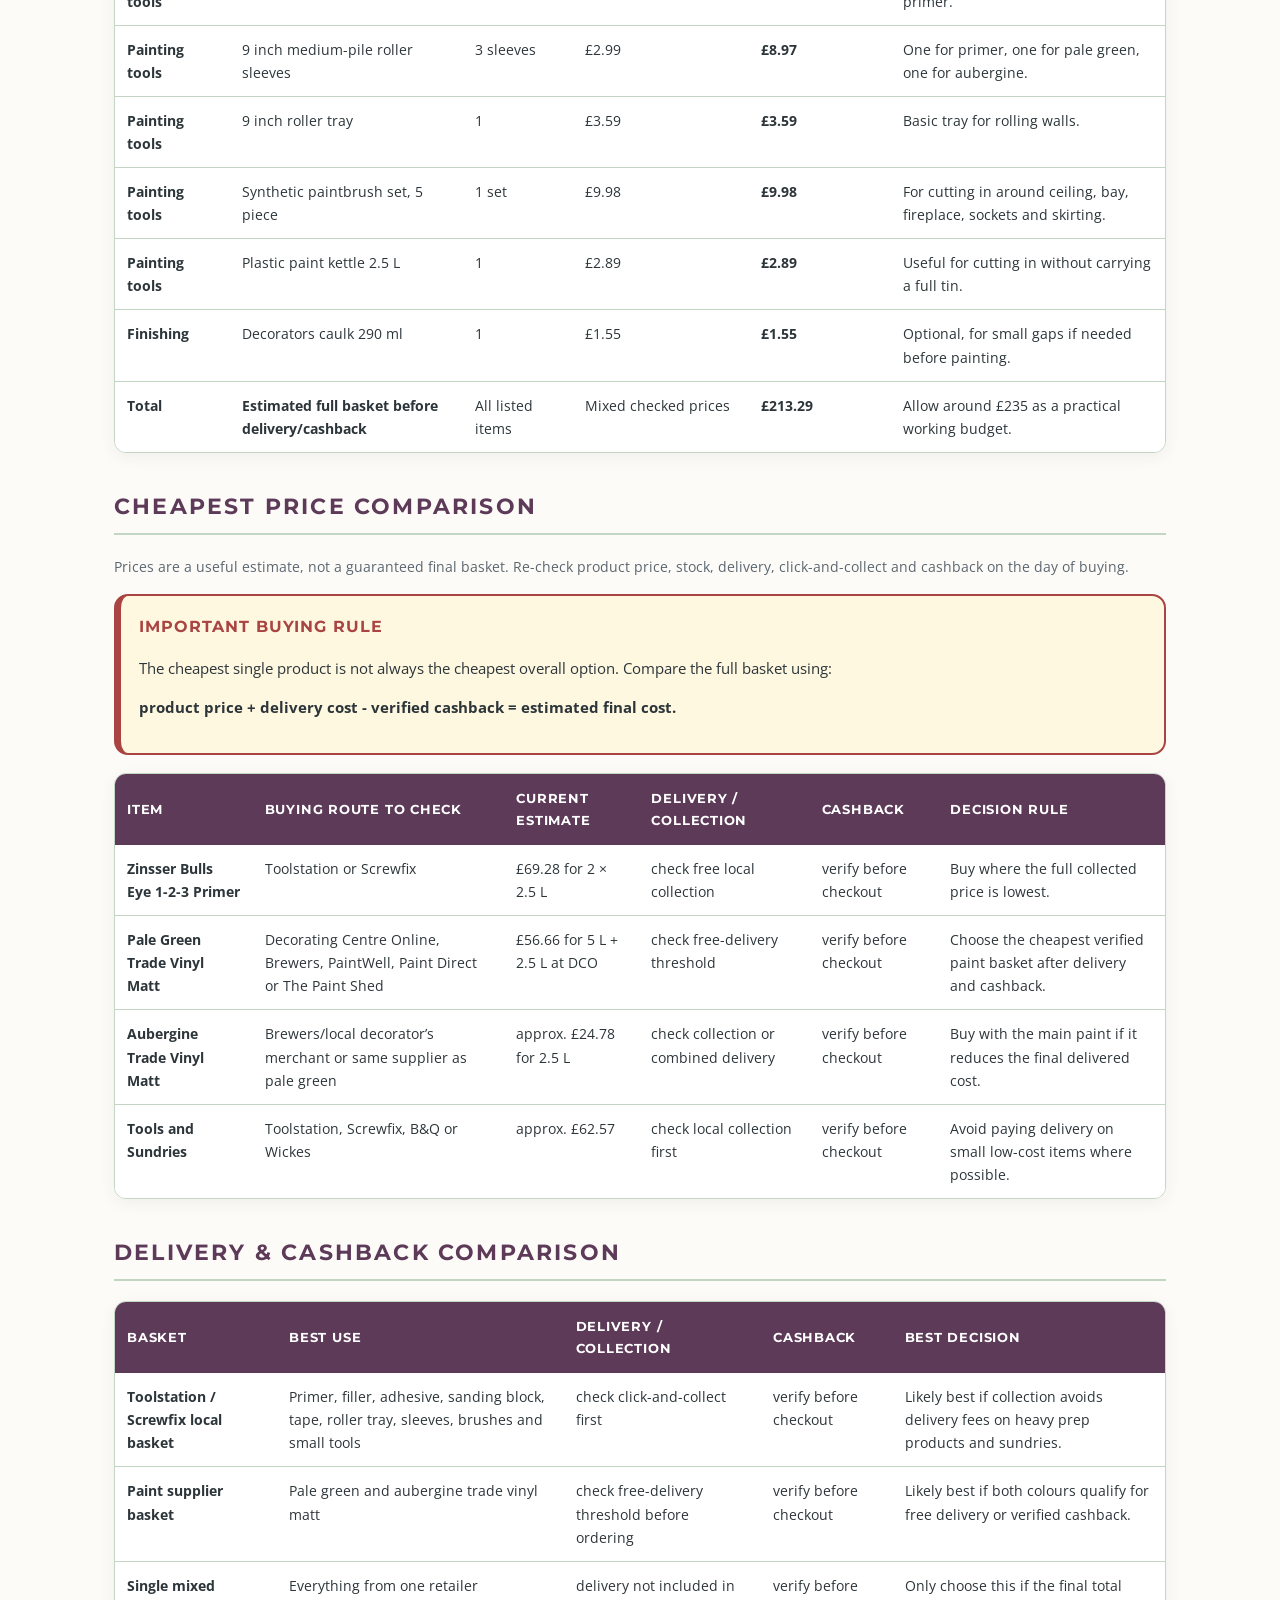
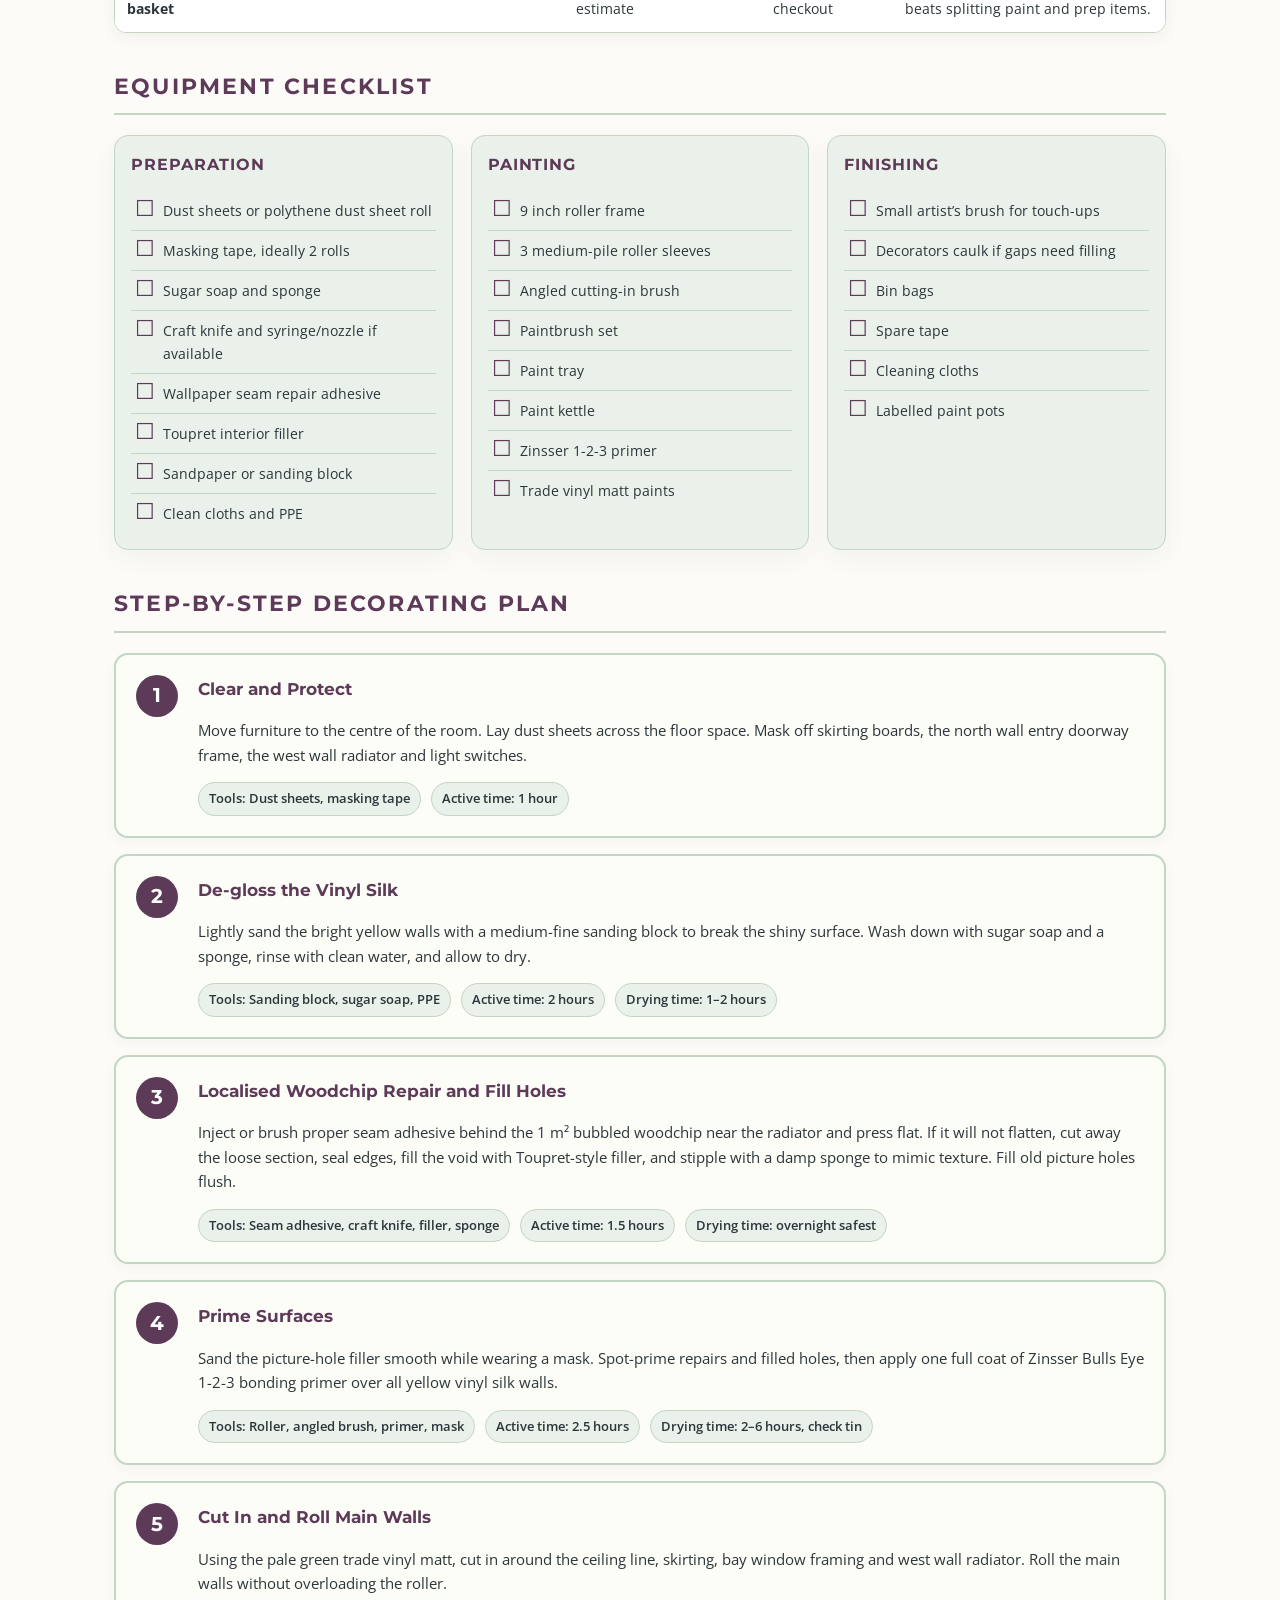
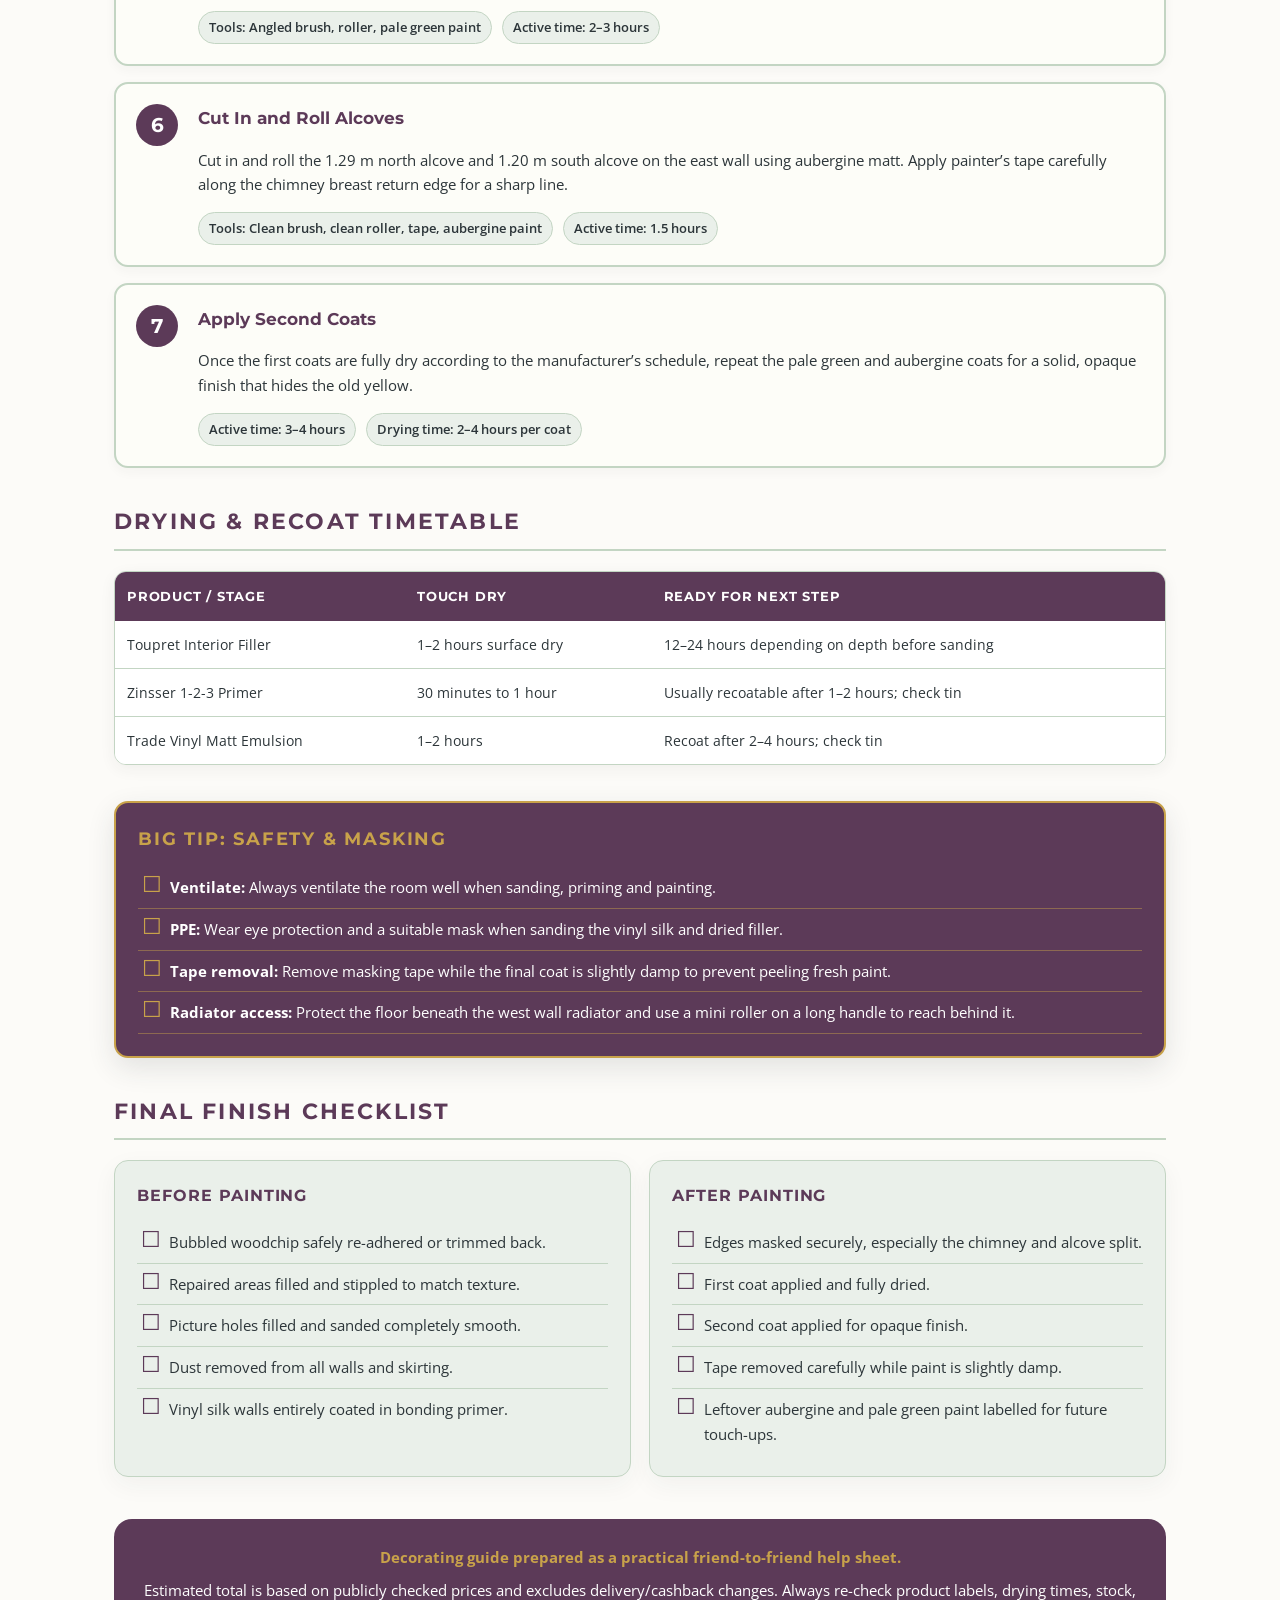
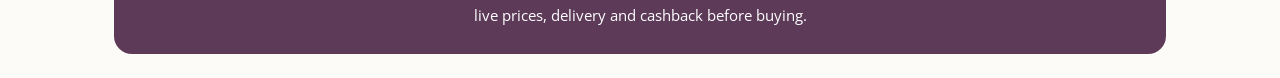
==== commit 9176dc85: "Remove property address from guide" ====
--- a/index.html
+++ b/index.html
@@ -607,9 +607,8 @@
 <header class="header">
   <h1>Decorating Guide</h1>
   <div class="gold-rule"></div>
-  <p><strong>Property:</strong> 83A Lucien Rd, London SW17 8HS<br>
-     <strong>Room:</strong> Ground floor front Victorian living room<br>
-     <strong>Prepared for:</strong> Michael Henry</p>
+<p><strong>Room:</strong> Ground floor front Victorian living room<br>
+<strong>Prepared for:</strong> Michael Henry</p>
   <p style="margin-top: 12px; font-size: 14px; color: var(--pale-green-wall);">
     Practical preparation, accurate measurements, product-buying strategy, estimated total cost, and step-by-step decorating plan tailored to the Victorian room palette.
   </p>
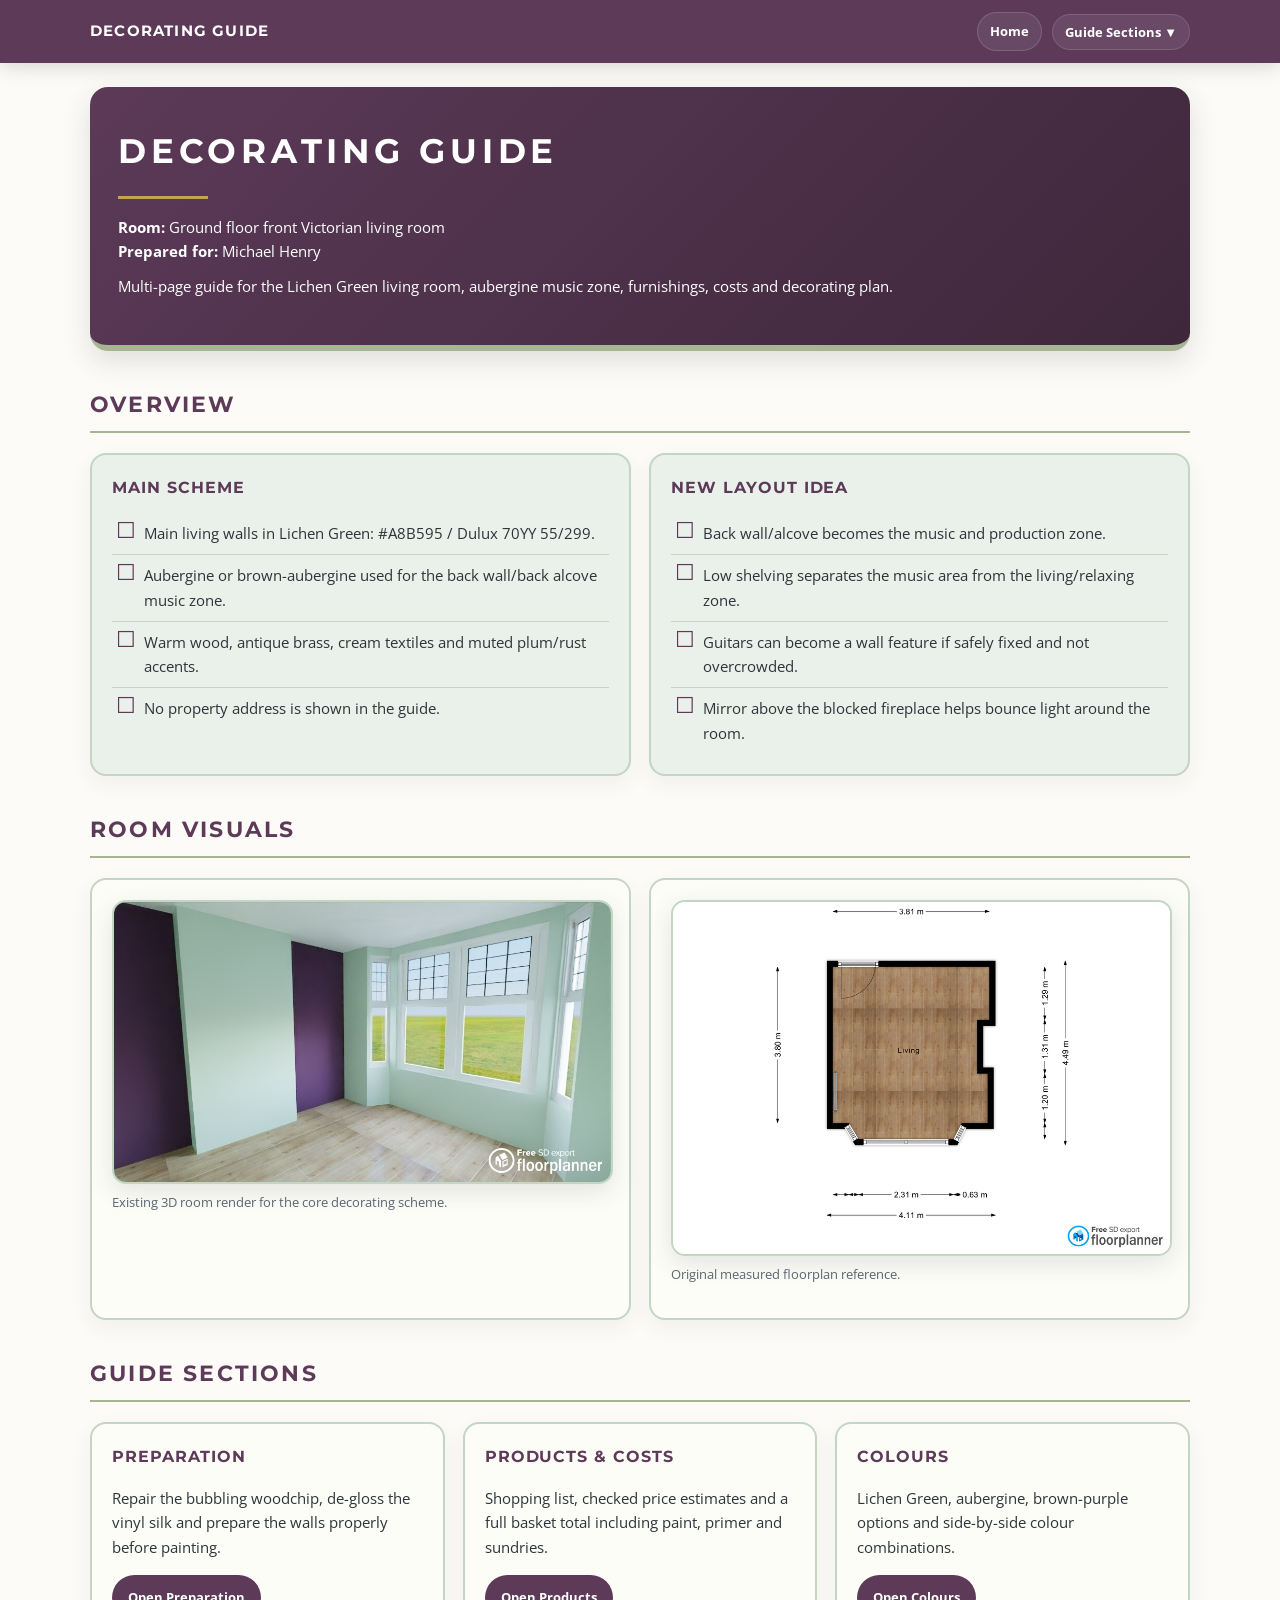
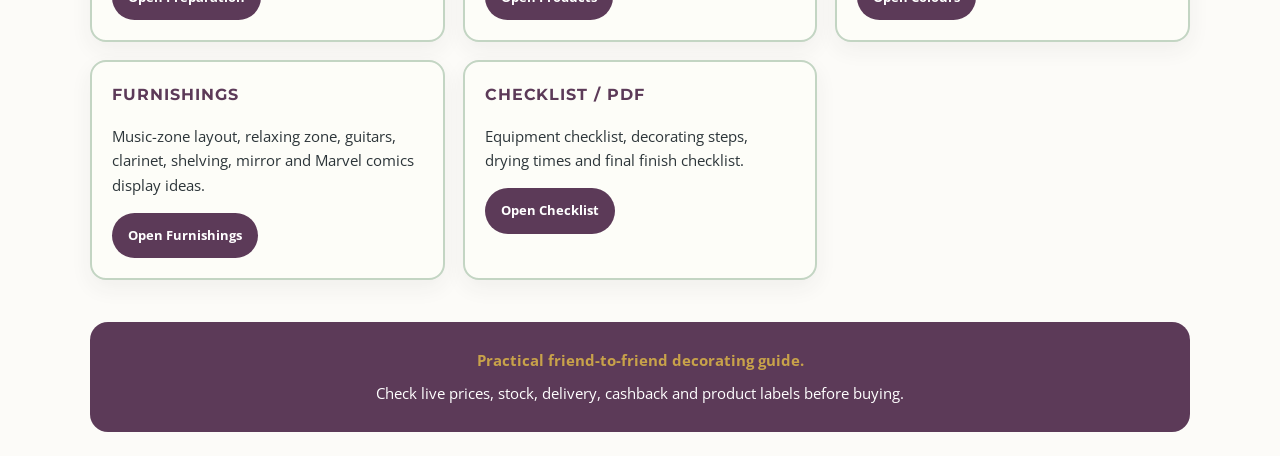
==== commit 9f99d09f: "Split guide into pages with furnishings and colour options" ====
--- a/index.html
+++ b/index.html
@@ -3,1336 +3,87 @@
 <head>
 <meta charset="UTF-8">
 <meta name="viewport" content="width=device-width, initial-scale=1.0">
-<title>Decorating Guide: Michael Henry</title>
+<title>Michael Henry Decorating Guide</title>
 <link href="https://fonts.googleapis.com/css2?family=Montserrat:wght@600;700&family=Open+Sans:wght@400;600;700&display=swap" rel="stylesheet">
-<style>
-  :root {
-    --page-bg: #FCFBF8;
-    --charcoal: #2C3539;
-    --aubergine-wall: #5C3A58;
-    --aubergine-dark: #3E273B;
-    --pale-green-wall: #C3D5C3;
-    --soft-green-bg: #EAF0EA;
-    --cream-card: #FDFDF8;
-    --heritage-gold: #C8A24A;
-    --soft-grey: #5B6670;
-    --red-warning: #A94442;
-    --warning-bg: #FFF8E1;
-    --white: #FFFFFF;
-  }
-
-  * {
-    box-sizing: border-box;
-  }
-
-  body {
-    margin: 0;
-    background: var(--page-bg);
-    color: var(--charcoal);
-    font-family: "Open Sans", Arial, sans-serif;
-    font-size: 15px;
-    line-height: 1.65;
-  }
-
-  .guide {
-    max-width: 1100px;
-    margin: 0 auto;
-    padding: 24px;
-  }
-
-  .header {
-    background: var(--aubergine-wall);
-    color: var(--white);
-    padding: 36px 28px;
-    border-radius: 18px;
-    margin-bottom: 28px;
-    border-bottom: 6px solid var(--pale-green-wall);
-    box-shadow: 0 10px 28px rgba(44, 53, 57, 0.14);
-  }
-
-  .header h1 {
-    font-family: "Montserrat", Arial, sans-serif;
-    font-size: 34px;
-    font-weight: 700;
-    letter-spacing: 0.14em;
-    text-transform: uppercase;
-    margin: 0 0 12px;
-    color: var(--white);
-  }
-
-  .header p {
-    margin: 0 0 10px;
-  }
-
-  .gold-rule {
-    width: 90px;
-    height: 3px;
-    background: var(--heritage-gold);
-    margin: 16px 0;
-  }
-
-  .section {
-    margin-top: 36px;
-  }
-
-  .section h2 {
-    font-family: "Montserrat", Arial, sans-serif;
-    font-size: 22px;
-    font-weight: 700;
-    letter-spacing: 0.10em;
-    text-transform: uppercase;
-    color: var(--aubergine-wall);
-    margin-bottom: 20px;
-    border-bottom: 2px solid var(--pale-green-wall);
-    padding-bottom: 8px;
-  }
-
-  .grid {
-    display: grid;
-    grid-template-columns: repeat(2, minmax(0, 1fr));
-    gap: 18px;
-  }
-
-  .grid-3 {
-    display: grid;
-    grid-template-columns: repeat(3, minmax(0, 1fr));
-    gap: 18px;
-  }
-
-  .card {
-    background: var(--soft-green-bg);
-    border: 1px solid var(--pale-green-wall);
-    border-radius: 14px;
-    padding: 22px;
-    box-shadow: 0 8px 24px rgba(44, 53, 57, 0.05);
-  }
-
-  .card h3,
-  .info-box h3,
-  .product-card h3 {
-    font-family: "Montserrat", Arial, sans-serif;
-    font-size: 16px;
-    font-weight: 700;
-    letter-spacing: 0.06em;
-    text-transform: uppercase;
-    color: var(--aubergine-wall);
-    margin-top: 0;
-    margin-bottom: 12px;
-  }
-
-  .info-box {
-    background: var(--cream-card);
-    border: 2px solid var(--pale-green-wall);
-    border-radius: 14px;
-    padding: 18px;
-    margin-bottom: 18px;
-  }
-
-  .warning-box {
-    background: var(--warning-bg);
-    border: 2px solid var(--red-warning);
-    border-left: 7px solid var(--red-warning);
-    border-radius: 14px;
-    padding: 18px;
-    margin-top: 16px;
-    margin-bottom: 18px;
-  }
-
-  .warning-box h3 {
-    color: var(--red-warning);
-    font-family: "Montserrat", Arial, sans-serif;
-    font-size: 16px;
-    letter-spacing: 0.06em;
-    text-transform: uppercase;
-    margin-top: 0;
-    margin-bottom: 10px;
-  }
-
-  .buy-warning,
-  .total-box {
-    background: linear-gradient(135deg, var(--aubergine-wall), var(--aubergine-dark));
-    color: var(--white);
-    border: 2px solid var(--heritage-gold);
-    border-radius: 16px;
-    padding: 22px;
-    margin-bottom: 22px;
-    box-shadow: 0 10px 28px rgba(44, 53, 57, 0.12);
-  }
-
-  .buy-warning h3,
-  .total-box h3 {
-    color: var(--heritage-gold);
-    font-family: "Montserrat", Arial, sans-serif;
-    font-size: 17px;
-    letter-spacing: 0.08em;
-    text-transform: uppercase;
-    margin-top: 0;
-    margin-bottom: 10px;
-  }
-
-  .buy-warning ul {
-    margin: 10px 0 0;
-    padding-left: 20px;
-  }
-
-  .total-number {
-    font-family: "Montserrat", Arial, sans-serif;
-    font-size: 36px;
-    font-weight: 700;
-    color: var(--heritage-gold);
-    margin: 8px 0;
-  }
-
-  .big-tip {
-    background: var(--aubergine-wall);
-    color: var(--white);
-    border: 2px solid var(--heritage-gold);
-    border-radius: 14px;
-    padding: 22px;
-    margin-top: 24px;
-    box-shadow: 0 10px 28px rgba(44, 53, 57, 0.12);
-  }
-
-  .big-tip h3 {
-    color: var(--heritage-gold);
-    font-family: "Montserrat", Arial, sans-serif;
-    font-size: 18px;
-    letter-spacing: 0.10em;
-    text-transform: uppercase;
-    margin-top: 0;
-    margin-bottom: 12px;
-  }
-
-  .product-card {
-    background: var(--cream-card);
-    border: 2px solid var(--pale-green-wall);
-    border-radius: 16px;
-    padding: 20px;
-    box-shadow: 0 8px 22px rgba(44, 53, 57, 0.07);
-    display: flex;
-    flex-direction: column;
-  }
-
-  .product-card ul {
-    list-style: none;
-    padding: 0;
-    margin: 0 0 16px;
-    font-size: 14px;
-    color: var(--charcoal);
-  }
-
-  .product-card li {
-    border-bottom: 1px dashed var(--pale-green-wall);
-    padding-bottom: 6px;
-    margin-bottom: 6px;
-  }
-
-  .product-card li:last-child {
-    border-bottom: none;
-    margin-bottom: 0;
-  }
-
-  .button {
-    display: inline-block;
-    background: var(--aubergine-wall);
-    color: var(--white);
-    padding: 12px 16px;
-    border-radius: 999px;
-    text-decoration: none;
-    font-weight: 700;
-    font-size: 13px;
-    text-align: center;
-    transition: opacity 0.2s, transform 0.2s;
-    margin-top: auto;
-  }
-
-  .button:hover {
-    opacity: 0.92;
-    transform: translateY(-1px);
-  }
-
-  .step-card {
-    display: flex;
-    align-items: flex-start;
-    background: var(--cream-card);
-    border: 2px solid var(--pale-green-wall);
-    border-radius: 14px;
-    padding: 20px;
-    margin-bottom: 16px;
-    box-shadow: 0 4px 12px rgba(44, 53, 57, 0.04);
-  }
-
-  .step-number {
-    flex-shrink: 0;
-    width: 42px;
-    height: 42px;
-    background: var(--aubergine-wall);
-    color: var(--white);
-    border-radius: 50%;
-    display: flex;
-    align-items: center;
-    justify-content: center;
-    font-family: "Montserrat", Arial, sans-serif;
-    font-size: 20px;
-    font-weight: 700;
-    margin-right: 20px;
-  }
-
-  .step-content {
-    flex-grow: 1;
-  }
-
-  .step-content h3 {
-    margin: 0 0 8px;
-    color: var(--aubergine-wall);
-    font-size: 17px;
-    font-family: "Montserrat", Arial, sans-serif;
-  }
-
-  .step-details {
-    display: flex;
-    flex-wrap: wrap;
-    gap: 10px;
-    margin-top: 12px;
-    font-size: 13px;
-  }
-
-  .step-badge {
-    background: var(--soft-green-bg);
-    padding: 5px 10px;
-    border-radius: 999px;
-    border: 1px solid var(--pale-green-wall);
-    font-weight: 600;
-    color: var(--charcoal);
-  }
-
-  .table-container {
-    width: 100%;
-    overflow-x: auto;
-    border-radius: 12px;
-    box-shadow: 0 4px 16px rgba(44, 53, 57, 0.06);
-    margin-bottom: 24px;
-    border: 1px solid var(--pale-green-wall);
-    background: var(--white);
-  }
-
-  .scroll-hint {
-    display: none;
-    color: var(--soft-grey);
-    font-size: 13px;
-    margin: -8px 0 10px;
-  }
-
-  table {
-    width: 100%;
-    border-collapse: collapse;
-    background: var(--white);
-  }
-
-  th {
-    background: var(--aubergine-wall);
-    color: var(--white);
-    font-family: "Montserrat", Arial, sans-serif;
-    font-size: 13px;
-    letter-spacing: 0.06em;
-    text-transform: uppercase;
-    padding: 14px 12px;
-    text-align: left;
-  }
-
-  td {
-    padding: 12px;
-    border-bottom: 1px solid var(--pale-green-wall);
-    vertical-align: top;
-    font-size: 14px;
-  }
-
-  tr:last-child td {
-    border-bottom: none;
-  }
-
-  .mockup-container {
-    background: var(--cream-card);
-    border: 2px solid var(--pale-green-wall);
-    border-radius: 14px;
-    padding: 24px;
-    text-align: center;
-    margin-bottom: 24px;
-  }
-
-  .room-render {
-    width: 100%;
-    max-width: 800px;
-    height: auto;
-    border-radius: 12px;
-    border: 2px solid var(--pale-green-wall);
-    box-shadow: 0 8px 24px rgba(44, 53, 57, 0.12);
-    display: block;
-    margin: 0 auto 10px;
-  }
-
-  .image-caption {
-    max-width: 800px;
-    margin: 0 auto 24px;
-    color: var(--soft-grey);
-    font-size: 13px;
-    line-height: 1.45;
-  }
-
-  .color-swatches {
-    display: flex;
-    justify-content: center;
-    gap: 24px;
-    margin-bottom: 24px;
-    flex-wrap: wrap;
-  }
-
-  .swatch {
-    text-align: center;
-    background: var(--soft-green-bg);
-    border: 1px solid var(--pale-green-wall);
-    border-radius: 14px;
-    padding: 16px;
-    min-width: 190px;
-  }
-
-  .swatch-color {
-    width: 86px;
-    height: 86px;
-    border-radius: 50%;
-    border: 4px solid var(--white);
-    margin: 0 auto 10px;
-    box-shadow: 0 4px 10px rgba(0,0,0,0.12);
-  }
-
-  .swatch-pale-green {
-    background-color: var(--pale-green-wall);
-  }
-
-  .swatch-aubergine {
-    background-color: var(--aubergine-wall);
-  }
-
-  .swatch-details {
-    font-family: "Montserrat", Arial, sans-serif;
-    font-size: 12px;
-    font-weight: 700;
-  }
-
-  .checklist {
-    list-style: none;
-    padding-left: 0;
-    margin: 0;
-  }
-
-  .checklist li {
-    padding: 8px 0 8px 32px;
-    position: relative;
-    border-bottom: 1px solid var(--pale-green-wall);
-  }
-
-  .checklist li:last-child {
-    border-bottom: none;
-  }
-
-  .checklist li::before {
-    content: "☐";
-    position: absolute;
-    left: 4px;
-    color: var(--aubergine-wall);
-    font-size: 22px;
-    top: 5px;
-    line-height: 1;
-    font-weight: normal;
-  }
-
-  .big-tip .checklist li {
-    border-bottom: 1px solid rgba(200, 162, 74, 0.45);
-  }
-
-  .big-tip .checklist li::before {
-    color: var(--heritage-gold);
-  }
-
-  .footer {
-    background: var(--aubergine-wall);
-    color: var(--white);
-    padding: 26px;
-    border-radius: 18px;
-    margin-top: 42px;
-    text-align: center;
-  }
-
-  .footer strong {
-    color: var(--heritage-gold);
-    display: block;
-    margin-bottom: 8px;
-  }
-
-  @media (max-width: 768px) {
-    .guide {
-      padding: 14px;
-    }
-
-    .header {
-      padding: 28px 20px;
-    }
-
-    .header h1 {
-      font-size: 24px;
-      letter-spacing: 0.10em;
-    }
-
-    .section h2 {
-      font-size: 19px;
-    }
-
-    .grid,
-    .grid-3 {
-      grid-template-columns: 1fr;
-    }
-
-    .step-card {
-      flex-direction: column;
-    }
-
-    .step-number {
-      margin: 0 0 12px;
-    }
-
-    .scroll-hint {
-      display: block;
-    }
-
-    table,
-    thead,
-    tbody,
-    th,
-    td,
-    tr {
-      display: block;
-    }
-
-    thead tr {
-      display: none;
-    }
-
-    tr {
-      border: 2px solid var(--pale-green-wall);
-      border-radius: 14px;
-      margin-bottom: 16px;
-      padding: 12px;
-      background: var(--soft-green-bg);
-    }
-
-    td {
-      border: none;
-      border-bottom: 1px solid var(--pale-green-wall);
-      position: relative;
-      padding: 10px 10px 10px 46%;
-      text-align: left;
-      min-height: 42px;
-      background: transparent;
-    }
-
-    td:last-child {
-      border-bottom: none;
-    }
-
-    td::before {
-      content: attr(data-label);
-      position: absolute;
-      left: 12px;
-      top: 12px;
-      width: 40%;
-      font-weight: 700;
-      color: var(--aubergine-wall);
-      text-transform: uppercase;
-      font-size: 11px;
-      letter-spacing: 0.05em;
-      line-height: 1.3;
-    }
-
-    .table-container {
-      background: transparent;
-      box-shadow: none;
-      border-radius: 0;
-      border: none;
-      overflow: visible;
-    }
-
-    .color-swatches {
-      flex-direction: column;
-      align-items: center;
-    }
-
-    .swatch {
-      width: 100%;
-      max-width: 320px;
-    }
-  }
-
-  @media print {
-    body {
-      background: white;
-    }
-
-    .guide {
-      max-width: 100%;
-      padding: 0;
-    }
-
-    .card,
-    .header,
-    .footer,
-    .big-tip,
-    .step-card,
-    .product-card,
-    .info-box,
-    .warning-box,
-    .buy-warning,
-    .total-box {
-      box-shadow: none;
-      break-inside: avoid;
-    }
-
-    a.button {
-      display: none;
-    }
-  }
-</style>
+<link rel="stylesheet" href="styles.css">
 </head>
 <body>
-  <main class="guide">
-<header class="header">
-  <h1>Decorating Guide</h1>
-  <div class="gold-rule"></div>
-<p><strong>Room:</strong> Ground floor front Victorian living room<br>
-<strong>Prepared for:</strong> Michael Henry</p>
-  <p style="margin-top: 12px; font-size: 14px; color: var(--pale-green-wall);">
-    Practical preparation, accurate measurements, product-buying strategy, estimated total cost, and step-by-step decorating plan tailored to the Victorian room palette.
-  </p>
-</header>
-
-<section class="section">
-  <h2>Quick Decorating Summary</h2>
-  <div class="grid">
-    <div class="card">
-      <h3>The Goal</h3>
-      <ul class="checklist">
-        <li><strong>Room:</strong> Ground floor Victorian living room with confirmed ceiling height of 2.81 m.</li>
-        <li><strong>Style:</strong> Pale green main walls with aubergine fireplace alcoves.</li>
-        <li><strong>Finish:</strong> Clean, flat matt emulsion over properly prepared vinyl silk.</li>
-        <li><strong>Budget:</strong> Practical and conscious; no unnecessary stripping, plastering, or expensive extra work.</li>
-      </ul>
-    </div>
-
-    <div class="card">
-      <h3>The Challenges</h3>
-      <ul class="checklist">
-        <li><strong>Woodchip issue:</strong> Approx. 1 m² bubbling on the bottom/front wall area near the radiator.</li>
-        <li><strong>Vinyl silk issue:</strong> Existing bright yellow walls are shiny; new matt paint will not bond properly without de-glossing and priming.</li>
-        <li><strong>Repairs:</strong> Old picture holes need filling, sanding, and spot-priming.</li>
-      </ul>
-    </div>
-  </div>
-</section>
-
-<section class="section">
-  <h2>Room Layout &amp; Colour Visualisation</h2>
-  <div class="mockup-container">
-
-    <div class="color-swatches">
-      <div class="swatch">
-        <div class="swatch-color swatch-pale-green"></div>
-        <div class="swatch-details">PALE GREEN<br><span style="color:var(--soft-grey)">#C3D5C3 | rgb(195, 213, 195)</span><br>Main Walls</div>
-      </div>
-
-      <div class="swatch">
-        <div class="swatch-color swatch-aubergine"></div>
-        <div class="swatch-details">AUBERGINE<br><span style="color:var(--soft-grey)">#5C3A58 | rgb(92, 58, 88)</span><br>Fireplace Alcoves</div>
-      </div>
-    </div>
-
-    <h3 style="margin: 0 0 16px 0; color: var(--aubergine-wall); font-family: Montserrat; text-transform: uppercase;">3D Room Visualisation</h3>
-    <img src="images/3d-room-render.jpg" alt="3D render of Michael Henry's living room with pale green walls and aubergine alcoves" class="room-render">
-    <p class="image-caption">Use this image for the intended finished look: pale green main walls, aubergine alcoves, and a soft Victorian room palette.</p>
-
-    <h3 style="margin: 32px 0 16px 0; color: var(--aubergine-wall); font-family: Montserrat; text-transform: uppercase;">2D Measured Floorplan</h3>
-    <img src="images/2d-floorplan.jpg" alt="2D measured floorplan reference" class="room-render" style="max-width: 600px; padding: 12px; background: white;">
-    <p class="image-caption">Use this image for the room layout, bay/front wall, doorway, radiator wall, fireplace wall and alcove positions.</p>
-
-  </div>
-</section>
-
-<section class="section">
-  <h2>Room Observations &amp; Constraints</h2>
-  <div class="grid">
-    <div class="card">
-      <h3>Bright Yellow Vinyl Silk</h3>
-      <p><strong>Issue:</strong> Vinyl silk is shiny and slightly flexible. Standard matt emulsion may slide off, cure poorly, or scratch off if applied directly.</p>
-      <p><strong>Action required:</strong> Lightly sand the walls to remove the gloss, clean gently, and apply a bonding primer before the pale green or aubergine matt topcoats.</p>
-    </div>
-
-    <div class="card">
-      <h3>Bubbling Woodchip</h3>
-      <p><strong>Issue:</strong> Approx. 1 m² of old woodchip wallpaper is bubbling near the bottom on the front/radiator-side external wall area.</p>
-      <p><strong>Action required:</strong> Treat it as a small localised repair, not a reason to strip the whole room or plaster. Check it is dry and stable before sealing or painting.</p>
-    </div>
-  </div>
-</section>
-
-<section class="section">
-  <h2>Bespoke Preparation &amp; Repair Methods</h2>
-
-  <div class="info-box">
-    <h3>1. Repairing the Bubbled Woodchip</h3>
-    <p>Because the bubbled area is only around 1 m², this should be treated as a small localised repair. Do not strip the whole room, plaster the wall, or use a mist coat unless bare plaster is exposed.</p>
-    <ul class="checklist">
-      <li><strong>Adhesive:</strong> Use proper wallpaper seam adhesive or wallpaper repair adhesive where the paper can be safely re-bonded.</li>
-      <li><strong>Inject or brush:</strong> Use a small brush, nozzle, or syringe to get adhesive behind the bubble if possible.</li>
-      <li><strong>Press and wipe:</strong> Gently press the paper flat with a clean sponge or seam roller, then wipe away excess adhesive immediately.</li>
-      <li><strong>If it will not sit flat:</strong> Carefully cut away only the failed loose section with a sharp knife and seal the exposed edges.</li>
-      <li><strong>Fill and texture:</strong> Fill small damaged areas with Toupret-style interior filler and lightly stipple the wet filler with a damp sponge to mimic woodchip texture.</li>
-      <li><strong>Prime:</strong> Prime the repaired patch before painting.</li>
-    </ul>
-
-    <div class="warning-box">
-      <h3>Would PVA Glue Work?</h3>
-      <p>PVA might physically stick a small loose wallpaper area down, but it is not the best first-choice repair here. It can seal the surface, create shiny patches, affect future paint adhesion, make later repair harder, show through paint, and fail again if condensation is involved.</p>
-    </div>
-
-    <p style="color:var(--red-warning); font-weight:600;">Practical note: If bubbling is caused by ongoing cold-wall condensation, the paint may fail again unless ventilation is managed.</p>
-  </div>
-
-  <div class="info-box">
-    <h3>2. Preparing the Vinyl Silk Walls</h3>
-    <ul class="checklist">
-      <li><strong>De-gloss:</strong> Lightly sand the entire wall surface with medium-fine sandpaper to dull the shiny silk finish.</li>
-      <li><strong>Clean:</strong> Wash gently with sugar soap to remove sanding dust and grease. Do not heavily soak wallpaper areas.</li>
-      <li><strong>Bonding primer:</strong> Apply one full coat of high-adhesion bonding primer, such as Zinsser Bulls Eye 1-2-3.</li>
-      <li><strong>Topcoat:</strong> Apply two coats of trade vinyl matt emulsion.</li>
-    </ul>
-  </div>
-
-  <div class="info-box">
-    <h3>3. Filling Old Picture Holes</h3>
-    <p>Rake out loose debris, over-fill slightly with Toupret-style interior filler, allow to dry fully, sand flat with a sanding block, then spot-prime before the main wall coats.</p>
-  </div>
-</section>
-
-<section class="section">
-  <h2>Paint Quantity Estimate</h2>
-  <p style="margin-bottom: 16px; font-size:14px; color:var(--soft-grey);">
-    Estimates use the confirmed 2.81 m wall height and allow extra paint for bright yellow vinyl silk and heavily textured woodchip.
-  </p>
-
-  <p class="scroll-hint">On a phone, each row is shown as a card for easier reading.</p>
-
-  <div class="table-container">
-    <table>
-      <thead>
-        <tr>
-          <th>Area</th>
-          <th>Dimensions</th>
-          <th>Estimated Wall Area</th>
-          <th>Coats</th>
-          <th>Suggested Qty to Buy</th>
-        </tr>
-      </thead>
-      <tbody>
-        <tr>
-          <td data-label="Area"><strong>Pale Green Walls</strong><br><span style="font-size:12px; color:var(--soft-grey);">North, west, east run, and south bay/front areas</span></td>
-          <td data-label="Dimensions">North: 3.81 m × 2.81 m<br>West: 3.80 m × 2.81 m<br>East run: 3.80 m × 2.81 m<br>Bay/front: approx. carefully estimated</td>
-          <td data-label="Wall Area">~10.7 m² north<br>~10.7 m² west<br>~10.7 m² east<br><span style="font-size:11px;">Before deductions for door, radiator, window and alcoves</span></td>
-          <td data-label="Coats">2</td>
-          <td data-label="Quantity"><strong>5 litres + 2.5 litres</strong><br><span style="font-size:11px;">Trade matt, approx. 10–12 m²/L</span></td>
-        </tr>
-
-        <tr>
-          <td data-label="Area"><strong>Aubergine Alcoves</strong><br><span style="font-size:12px; color:var(--soft-grey);">North alcove 1.29 m + south alcove 1.20 m</span></td>
-          <td data-label="Dimensions">2.49 m total run × 2.81 m</td>
-          <td data-label="Wall Area">~7.0 m² before minor skirting deductions</td>
-          <td data-label="Coats">2</td>
-          <td data-label="Quantity"><strong>2.5 litres</strong><br><span style="font-size:11px;">Trade matt, approx. 10–12 m²/L</span></td>
-        </tr>
-
-        <tr>
-          <td data-label="Area"><strong>Bonding Primer</strong><br><span style="font-size:12px; color:var(--soft-grey);">Over all yellow vinyl silk</span></td>
-          <td data-label="Dimensions">Full room run minus windows and doors</td>
-          <td data-label="Wall Area">~37 m²</td>
-          <td data-label="Coats">1</td>
-          <td data-label="Quantity"><strong>5 litres</strong><br><span style="font-size:11px;">2 × 2.5 litre tins of Zinsser 1-2-3</span></td>
-        </tr>
-      </tbody>
-    </table>
-  </div>
-</section>
-
-<section class="section">
-  <h2>Product Shopping List &amp; Strategy</h2>
-
-  <div class="buy-warning">
-    <h3>Before You Buy</h3>
-    <p>Prices, stock, delivery, click-and-collect and cashback were checked only as public estimates for this guide. Re-check them on the day before purchasing.</p>
-    <ul>
-      <li>Compare the final basket total, not just the product price.</li>
-      <li>Check whether collection is free before paying for delivery.</li>
-      <li>Only subtract cashback if it is verified before checkout.</li>
-    </ul>
-  </div>
-
-  <div class="grid-3">
-    <div class="product-card">
-      <h3>Bonding Primer</h3>
-      <p style="margin: 0 0 8px 0; font-weight:600;">Zinsser Bulls Eye 1-2-3 Primer / Sealer</p>
-      <ul>
-        <li><strong>Quantity:</strong> 2 × 2.5 L tins</li>
-        <li><strong>Retailer:</strong> Toolstation / Screwfix</li>
-        <li><strong>Checked price:</strong> £34.64 per 2.5 L tin</li>
-        <li><strong>Estimated subtotal:</strong> £69.28</li>
-        <li><strong>Delivery:</strong> check free local collection</li>
-      </ul>
-      <p style="font-size:12px; margin-bottom:16px;"><strong>Why suitable:</strong> Helps matt emulsion stick securely to shiny vinyl silk. Best checked locally to avoid delivery fees on heavy tins.</p>
-      <a href="https://www.toolstation.com/zinsser-bulls-eye-123-primer-sealer-paint/p81738" class="button" target="_blank" rel="noopener">Check live price at Toolstation</a>
-    </div>
-
-    <div class="product-card">
-      <h3>Main Paint</h3>
-      <p style="margin: 0 0 8px 0; font-weight:600;">Trade Vinyl Matt, Pale Green</p>
-      <ul>
-        <li><strong>Quantity:</strong> 5 L + 2.5 L</li>
-        <li><strong>Retailer:</strong> Decorating Centre Online</li>
-        <li><strong>Checked price:</strong> £35.00 + £21.66</li>
-        <li><strong>Estimated subtotal:</strong> £56.66</li>
-        <li><strong>Delivery:</strong> delivery not included</li>
-      </ul>
-      <p style="font-size:12px; margin-bottom:16px;"><strong>Why suitable:</strong> Trade paint gives better coverage over textured woodchip and strong yellow than basic retail emulsion.</p>
-      <a href="https://www.decoratingcentreonline.co.uk/products/armstead-trade-vinyl-matt-paint-colour-match" class="button" target="_blank" rel="noopener">Check pale green paint price at DCO</a>
-    </div>
-
-    <div class="product-card">
-      <h3>Alcove Paint</h3>
-      <p style="margin: 0 0 8px 0; font-weight:600;">Trade Vinyl Matt, Aubergine</p>
-      <ul>
-        <li><strong>Quantity:</strong> 2.5 L</li>
-        <li><strong>Retailer:</strong> Brewers / Albany estimate</li>
-        <li><strong>Checked price:</strong> approx. £24.78</li>
-        <li><strong>Estimated subtotal:</strong> £24.78</li>
-        <li><strong>Delivery:</strong> verify local collection</li>
-      </ul>
-      <p style="font-size:12px; margin-bottom:16px;"><strong>Why suitable:</strong> Rich, flat colour for the two fireplace alcoves. Local collection may avoid a small-order delivery fee.</p>
-      <a href="https://www.brewers.co.uk/" class="button" target="_blank" rel="noopener">Search aubergine paint at Brewers</a>
-    </div>
-  </div>
-
-  <div class="info-box" style="margin-top:22px;">
-    <h3>Best Basket Strategy</h3>
-    <p>Start with two baskets: one local prep basket for primer, filler, adhesive and sundries, and one paint-supplier basket for the pale green and aubergine paints. Choose the cheapest final basket after product price, delivery, collection and verified cashback are all checked.</p>
-  </div>
-</section>
-
-<section class="section">
-  <h2>Total Estimated Cost</h2>
-
-  <div class="total-box">
-    <h3>Estimated Full Basket Total</h3>
-    <p class="total-number">Approx. £213.29</p>
-    <p>This includes paint, primer, filler, adhesive, sugar soap, dust sheets, masking tape, sanding block, roller frame, roller sleeves, brush set, roller tray, paint kettle and decorators caulk.</p>
-    <p><strong>Sensible working budget:</strong> allow around <strong>£235</strong> before cashback, to cover small price changes, extra tape, extra sleeves, delivery differences or forgotten sundries.</p>
-  </div>
-
-  <p class="scroll-hint">On a phone, each row is shown as a card for easier reading.</p>
-
-  <div class="table-container">
-    <table>
-      <thead>
-        <tr>
-          <th>Category</th>
-          <th>Item</th>
-          <th>Quantity</th>
-          <th>Checked / Estimated Unit Price</th>
-          <th>Estimated Subtotal</th>
-          <th>Notes</th>
-        </tr>
-      </thead>
-      <tbody>
-        <tr>
-          <td data-label="Category"><strong>Primer</strong></td>
-          <td data-label="Item">Zinsser Bulls Eye 1-2-3 Primer / Sealer 2.5 L</td>
-          <td data-label="Quantity">2 tins</td>
-          <td data-label="Unit Price">£34.64</td>
-          <td data-label="Subtotal"><strong>£69.28</strong></td>
-          <td data-label="Notes">Needed because the existing finish is shiny vinyl silk.</td>
-        </tr>
-
-        <tr>
-          <td data-label="Category"><strong>Main wall paint</strong></td>
-          <td data-label="Item">Armstead Trade Vinyl Matt Colour Match, pale green</td>
-          <td data-label="Quantity">5 L + 2.5 L</td>
-          <td data-label="Unit Price">£35.00 + £21.66</td>
-          <td data-label="Subtotal"><strong>£56.66</strong></td>
-          <td data-label="Notes">Suggested amount for pale green main walls, allowing for textured woodchip.</td>
-        </tr>
-
-        <tr>
-          <td data-label="Category"><strong>Alcove paint</strong></td>
-          <td data-label="Item">Albany / trade vinyl matt, aubergine</td>
-          <td data-label="Quantity">2.5 L</td>
-          <td data-label="Unit Price">approx. £24.78</td>
-          <td data-label="Subtotal"><strong>£24.78</strong></td>
-          <td data-label="Notes">Verify exact Brewers/local merchant product and colour before purchase.</td>
-        </tr>
-
-        <tr>
-          <td data-label="Category"><strong>Repair</strong></td>
-          <td data-label="Item">Toupret Interior Filler Le Reboucheur 2 kg</td>
-          <td data-label="Quantity">1</td>
-          <td data-label="Unit Price">£12.39</td>
-          <td data-label="Subtotal"><strong>£12.39</strong></td>
-          <td data-label="Notes">For picture holes and localised damaged wallpaper repair.</td>
-        </tr>
-
-        <tr>
-          <td data-label="Category"><strong>Repair</strong></td>
-          <td data-label="Item">Wallpaper adhesive / repair adhesive</td>
-          <td data-label="Quantity">1</td>
-          <td data-label="Unit Price">£4.58</td>
-          <td data-label="Subtotal"><strong>£4.58</strong></td>
-          <td data-label="Notes">Use to re-bond the bubbled woodchip where possible.</td>
-        </tr>
-
-        <tr>
-          <td data-label="Category"><strong>Cleaning</strong></td>
-          <td data-label="Item">Sugar Soap Liquid or Spray 500 ml</td>
-          <td data-label="Quantity">1</td>
-          <td data-label="Unit Price">£3.69</td>
-          <td data-label="Subtotal"><strong>£3.69</strong></td>
-          <td data-label="Notes">For cleaning after sanding and before priming.</td>
-        </tr>
-
-        <tr>
-          <td data-label="Category"><strong>Protection</strong></td>
-          <td data-label="Item">Polythene dust sheet roll / dust sheets</td>
-          <td data-label="Quantity">1 roll</td>
-          <td data-label="Unit Price">£5.09</td>
-          <td data-label="Subtotal"><strong>£5.09</strong></td>
-          <td data-label="Notes">Protects the floor and furniture during sanding and painting.</td>
-        </tr>
-
-        <tr>
-          <td data-label="Category"><strong>Protection</strong></td>
-          <td data-label="Item">Masking tape 48 mm × 50 m</td>
-          <td data-label="Quantity">2 rolls</td>
-          <td data-label="Unit Price">£2.48</td>
-          <td data-label="Subtotal"><strong>£4.96</strong></td>
-          <td data-label="Notes">For skirting, sockets, radiator edges and alcove paint lines.</td>
-        </tr>
-
-        <tr>
-          <td data-label="Category"><strong>Sanding</strong></td>
-          <td data-label="Item">Fine / medium sanding block</td>
-          <td data-label="Quantity">1</td>
-          <td data-label="Unit Price">£1.89</td>
-          <td data-label="Subtotal"><strong>£1.89</strong></td>
-          <td data-label="Notes">For de-glossing vinyl silk and smoothing filler.</td>
-        </tr>
-
-        <tr>
-          <td data-label="Category"><strong>Painting tools</strong></td>
-          <td data-label="Item">9 inch roller frame</td>
-          <td data-label="Quantity">1</td>
-          <td data-label="Unit Price">£2.99</td>
-          <td data-label="Subtotal"><strong>£2.99</strong></td>
-          <td data-label="Notes">Main roller frame for walls and primer.</td>
-        </tr>
-
-        <tr>
-          <td data-label="Category"><strong>Painting tools</strong></td>
-          <td data-label="Item">9 inch medium-pile roller sleeves</td>
-          <td data-label="Quantity">3 sleeves</td>
-          <td data-label="Unit Price">£2.99</td>
-          <td data-label="Subtotal"><strong>£8.97</strong></td>
-          <td data-label="Notes">One for primer, one for pale green, one for aubergine.</td>
-        </tr>
-
-        <tr>
-          <td data-label="Category"><strong>Painting tools</strong></td>
-          <td data-label="Item">9 inch roller tray</td>
-          <td data-label="Quantity">1</td>
-          <td data-label="Unit Price">£3.59</td>
-          <td data-label="Subtotal"><strong>£3.59</strong></td>
-          <td data-label="Notes">Basic tray for rolling walls.</td>
-        </tr>
-
-        <tr>
-          <td data-label="Category"><strong>Painting tools</strong></td>
-          <td data-label="Item">Synthetic paintbrush set, 5 piece</td>
-          <td data-label="Quantity">1 set</td>
-          <td data-label="Unit Price">£9.98</td>
-          <td data-label="Subtotal"><strong>£9.98</strong></td>
-          <td data-label="Notes">For cutting in around ceiling, bay, fireplace, sockets and skirting.</td>
-        </tr>
-
-        <tr>
-          <td data-label="Category"><strong>Painting tools</strong></td>
-          <td data-label="Item">Plastic paint kettle 2.5 L</td>
-          <td data-label="Quantity">1</td>
-          <td data-label="Unit Price">£2.89</td>
-          <td data-label="Subtotal"><strong>£2.89</strong></td>
-          <td data-label="Notes">Useful for cutting in without carrying a full tin.</td>
-        </tr>
-
-        <tr>
-          <td data-label="Category"><strong>Finishing</strong></td>
-          <td data-label="Item">Decorators caulk 290 ml</td>
-          <td data-label="Quantity">1</td>
-          <td data-label="Unit Price">£1.55</td>
-          <td data-label="Subtotal"><strong>£1.55</strong></td>
-          <td data-label="Notes">Optional, for small gaps if needed before painting.</td>
-        </tr>
-
-        <tr>
-          <td data-label="Category"><strong>Total</strong></td>
-          <td data-label="Item"><strong>Estimated full basket before delivery/cashback</strong></td>
-          <td data-label="Quantity">All listed items</td>
-          <td data-label="Unit Price">Mixed checked prices</td>
-          <td data-label="Subtotal"><strong>£213.29</strong></td>
-          <td data-label="Notes">Allow around £235 as a practical working budget.</td>
-        </tr>
-      </tbody>
-    </table>
-  </div>
-</section>
-
-<section class="section">
-  <h2>Cheapest Price Comparison</h2>
-
-  <p style="margin-bottom: 16px; font-size:14px; color:var(--soft-grey);">
-    Prices are a useful estimate, not a guaranteed final basket. Re-check product price, stock, delivery, click-and-collect and cashback on the day of buying.
-  </p>
-
-  <div class="warning-box">
-    <h3>Important Buying Rule</h3>
-    <p>The cheapest single product is not always the cheapest overall option. Compare the full basket using:</p>
-    <p><strong>product price + delivery cost - verified cashback = estimated final cost.</strong></p>
-  </div>
-
-  <p class="scroll-hint">On a phone, each row is shown as a card for easier reading.</p>
-
-  <div class="table-container">
-    <table>
-      <thead>
-        <tr>
-          <th>Item</th>
-          <th>Buying Route to Check</th>
-          <th>Current Estimate</th>
-          <th>Delivery / Collection</th>
-          <th>Cashback</th>
-          <th>Decision Rule</th>
-        </tr>
-      </thead>
-      <tbody>
-        <tr>
-          <td data-label="Item"><strong>Zinsser Bulls Eye 1-2-3 Primer</strong></td>
-          <td data-label="Buying Route">Toolstation or Screwfix</td>
-          <td data-label="Estimate">£69.28 for 2 × 2.5 L</td>
-          <td data-label="Delivery">check free local collection</td>
-          <td data-label="Cashback">verify before checkout</td>
-          <td data-label="Decision">Buy where the full collected price is lowest.</td>
-        </tr>
-
-        <tr>
-          <td data-label="Item"><strong>Pale Green Trade Vinyl Matt</strong></td>
-          <td data-label="Buying Route">Decorating Centre Online, Brewers, PaintWell, Paint Direct or The Paint Shed</td>
-          <td data-label="Estimate">£56.66 for 5 L + 2.5 L at DCO</td>
-          <td data-label="Delivery">check free-delivery threshold</td>
-          <td data-label="Cashback">verify before checkout</td>
-          <td data-label="Decision">Choose the cheapest verified paint basket after delivery and cashback.</td>
-        </tr>
-
-        <tr>
-          <td data-label="Item"><strong>Aubergine Trade Vinyl Matt</strong></td>
-          <td data-label="Buying Route">Brewers/local decorator’s merchant or same supplier as pale green</td>
-          <td data-label="Estimate">approx. £24.78 for 2.5 L</td>
-          <td data-label="Delivery">check collection or combined delivery</td>
-          <td data-label="Cashback">verify before checkout</td>
-          <td data-label="Decision">Buy with the main paint if it reduces the final delivered cost.</td>
-        </tr>
-
-        <tr>
-          <td data-label="Item"><strong>Tools and Sundries</strong></td>
-          <td data-label="Buying Route">Toolstation, Screwfix, B&amp;Q or Wickes</td>
-          <td data-label="Estimate">approx. £62.57</td>
-          <td data-label="Delivery">check local collection first</td>
-          <td data-label="Cashback">verify before checkout</td>
-          <td data-label="Decision">Avoid paying delivery on small low-cost items where possible.</td>
-        </tr>
-      </tbody>
-    </table>
-  </div>
-</section>
-
-<section class="section">
-  <h2>Delivery &amp; Cashback Comparison</h2>
-
-  <p class="scroll-hint">On a phone, each row is shown as a card for easier reading.</p>
-
-  <div class="table-container">
-    <table>
-      <thead>
-        <tr>
-          <th>Basket</th>
-          <th>Best Use</th>
-          <th>Delivery / Collection</th>
-          <th>Cashback</th>
-          <th>Best Decision</th>
-        </tr>
-      </thead>
-      <tbody>
-        <tr>
-          <td data-label="Basket"><strong>Toolstation / Screwfix local basket</strong></td>
-          <td data-label="Best Use">Primer, filler, adhesive, sanding block, tape, roller tray, sleeves, brushes and small tools</td>
-          <td data-label="Delivery">check click-and-collect first</td>
-          <td data-label="Cashback">verify before checkout</td>
-          <td data-label="Decision">Likely best if collection avoids delivery fees on heavy prep products and sundries.</td>
-        </tr>
-
-        <tr>
-          <td data-label="Basket"><strong>Paint supplier basket</strong></td>
-          <td data-label="Best Use">Pale green and aubergine trade vinyl matt</td>
-          <td data-label="Delivery">check free-delivery threshold before ordering</td>
-          <td data-label="Cashback">verify before checkout</td>
-          <td data-label="Decision">Likely best if both colours qualify for free delivery or verified cashback.</td>
-        </tr>
-
-        <tr>
-          <td data-label="Basket"><strong>Single mixed basket</strong></td>
-          <td data-label="Best Use">Everything from one retailer</td>
-          <td data-label="Delivery">delivery not included in estimate</td>
-          <td data-label="Cashback">verify before checkout</td>
-          <td data-label="Decision">Only choose this if the final total beats splitting paint and prep items.</td>
-        </tr>
-      </tbody>
-    </table>
-  </div>
-</section>
-
-<section class="section">
-  <h2>Equipment Checklist</h2>
-  <div class="grid-3">
-    <div class="card" style="padding:16px;">
-      <h3>Preparation</h3>
-      <ul class="checklist" style="font-size:14px;">
-        <li>Dust sheets or polythene dust sheet roll</li>
-        <li>Masking tape, ideally 2 rolls</li>
-        <li>Sugar soap and sponge</li>
-        <li>Craft knife and syringe/nozzle if available</li>
-        <li>Wallpaper seam repair adhesive</li>
-        <li>Toupret interior filler</li>
-        <li>Sandpaper or sanding block</li>
-        <li>Clean cloths and PPE</li>
-      </ul>
-    </div>
-
-    <div class="card" style="padding:16px;">
-      <h3>Painting</h3>
-      <ul class="checklist" style="font-size:14px;">
-        <li>9 inch roller frame</li>
-        <li>3 medium-pile roller sleeves</li>
-        <li>Angled cutting-in brush</li>
-        <li>Paintbrush set</li>
-        <li>Paint tray</li>
-        <li>Paint kettle</li>
-        <li>Zinsser 1-2-3 primer</li>
-        <li>Trade vinyl matt paints</li>
-      </ul>
-    </div>
-
-    <div class="card" style="padding:16px;">
-      <h3>Finishing</h3>
-      <ul class="checklist" style="font-size:14px;">
-        <li>Small artist’s brush for touch-ups</li>
-        <li>Decorators caulk if gaps need filling</li>
-        <li>Bin bags</li>
-        <li>Spare tape</li>
-        <li>Cleaning cloths</li>
-        <li>Labelled paint pots</li>
-      </ul>
-    </div>
-  </div>
-</section>
-
-<section class="section">
-  <h2>Step-by-Step Decorating Plan</h2>
-
-  <div class="step-card">
-    <div class="step-number">1</div>
-    <div class="step-content">
-      <h3>Clear and Protect</h3>
-      <p>Move furniture to the centre of the room. Lay dust sheets across the floor space. Mask off skirting boards, the north wall entry doorway frame, the west wall radiator and light switches.</p>
-      <div class="step-details">
-        <span class="step-badge">Tools: Dust sheets, masking tape</span>
-        <span class="step-badge">Active time: 1 hour</span>
+<nav class="site-nav">
+  <div class="nav-inner">
+    <a class="brand" href="index.html">Decorating Guide</a>
+    <div class="nav-links">
+      <a href="index.html">Home</a>
+      <div class="dropdown">
+        <span class="dropbtn">Guide Sections ▼</span>
+        <div class="dropdown-content">
+          <a href="preparation.html">Preparation</a>
+          <a href="products.html">Products &amp; Costs</a>
+          <a href="colours.html">Colours</a>
+          <a href="furnishings.html">Furnishings</a>
+          <a href="checklist.html">Checklist / PDF</a>
+        </div>
       </div>
     </div>
   </div>
-
-  <div class="step-card">
-    <div class="step-number">2</div>
-    <div class="step-content">
-      <h3>De-gloss the Vinyl Silk</h3>
-      <p>Lightly sand the bright yellow walls with a medium-fine sanding block to break the shiny surface. Wash down with sugar soap and a sponge, rinse with clean water, and allow to dry.</p>
-      <div class="step-details">
-        <span class="step-badge">Tools: Sanding block, sugar soap, PPE</span>
-        <span class="step-badge">Active time: 2 hours</span>
-        <span class="step-badge">Drying time: 1–2 hours</span>
+</nav>
+<main class="guide">
+  <header class="header">
+    <h1>Decorating Guide</h1>
+    <div class="gold-rule"></div>
+    <p><strong>Room:</strong> Ground floor front Victorian living room<br>
+    <strong>Prepared for:</strong> Michael Henry</p>
+    <p>Multi-page guide for the Lichen Green living room, aubergine music zone, furnishings, costs and decorating plan.</p>
+  </header>
+  <section class="section">
+    <h2>Overview</h2>
+    <div class="grid">
+      <div class="card green">
+        <h3>Main Scheme</h3>
+        <ul class="checklist">
+          <li>Main living walls in Lichen Green: #A8B595 / Dulux 70YY 55/299.</li>
+          <li>Aubergine or brown-aubergine used for the back wall/back alcove music zone.</li>
+          <li>Warm wood, antique brass, cream textiles and muted plum/rust accents.</li>
+          <li>No property address is shown in the guide.</li>
+        </ul>
+      </div>
+      <div class="card green">
+        <h3>New Layout Idea</h3>
+        <ul class="checklist">
+          <li>Back wall/alcove becomes the music and production zone.</li>
+          <li>Low shelving separates the music area from the living/relaxing zone.</li>
+          <li>Guitars can become a wall feature if safely fixed and not overcrowded.</li>
+          <li>Mirror above the blocked fireplace helps bounce light around the room.</li>
+        </ul>
       </div>
     </div>
-  </div>
-
-  <div class="step-card">
-    <div class="step-number">3</div>
-    <div class="step-content">
-      <h3>Localised Woodchip Repair and Fill Holes</h3>
-      <p>Inject or brush proper seam adhesive behind the 1 m² bubbled woodchip near the radiator and press flat. If it will not flatten, cut away the loose section, seal edges, fill the void with Toupret-style filler, and stipple with a damp sponge to mimic texture. Fill old picture holes flush.</p>
-      <div class="step-details">
-        <span class="step-badge">Tools: Seam adhesive, craft knife, filler, sponge</span>
-        <span class="step-badge">Active time: 1.5 hours</span>
-        <span class="step-badge">Drying time: overnight safest</span>
+  </section>
+  <section class="section">
+    <h2>Room Visuals</h2>
+    <div class="grid">
+      <div class="image-card card">
+        <img src="images/3d-room-render.jpg" alt="Original 3D room render" class="room-render">
+        <p class="caption">Existing 3D room render for the core decorating scheme.</p>
+      </div>
+      <div class="image-card card">
+        <img src="images/2d-floorplan.jpg" alt="Original 2D floorplan" class="room-render">
+        <p class="caption">Original measured floorplan reference.</p>
       </div>
     </div>
-  </div>
-
-  <div class="step-card">
-    <div class="step-number">4</div>
-    <div class="step-content">
-      <h3>Prime Surfaces</h3>
-      <p>Sand the picture-hole filler smooth while wearing a mask. Spot-prime repairs and filled holes, then apply one full coat of Zinsser Bulls Eye 1-2-3 bonding primer over all yellow vinyl silk walls.</p>
-      <div class="step-details">
-        <span class="step-badge">Tools: Roller, angled brush, primer, mask</span>
-        <span class="step-badge">Active time: 2.5 hours</span>
-        <span class="step-badge">Drying time: 2–6 hours, check tin</span>
-      </div>
+  </section>
+  <section class="section">
+    <h2>Guide Sections</h2>
+    <div class="grid-3">
+      <div class="card"><h3>Preparation</h3><p>Repair the bubbling woodchip, de-gloss the vinyl silk and prepare the walls properly before painting.</p><a class="button" href="preparation.html">Open Preparation</a></div>
+      <div class="card"><h3>Products &amp; Costs</h3><p>Shopping list, checked price estimates and a full basket total including paint, primer and sundries.</p><a class="button" href="products.html">Open Products</a></div>
+      <div class="card"><h3>Colours</h3><p>Lichen Green, aubergine, brown-purple options and side-by-side colour combinations.</p><a class="button" href="colours.html">Open Colours</a></div>
+      <div class="card"><h3>Furnishings</h3><p>Music-zone layout, relaxing zone, guitars, clarinet, shelving, mirror and Marvel comics display ideas.</p><a class="button" href="furnishings.html">Open Furnishings</a></div>
+      <div class="card"><h3>Checklist / PDF</h3><p>Equipment checklist, decorating steps, drying times and final finish checklist.</p><a class="button" href="checklist.html">Open Checklist</a></div>
     </div>
-  </div>
-
-  <div class="step-card">
-    <div class="step-number">5</div>
-    <div class="step-content">
-      <h3>Cut In and Roll Main Walls</h3>
-      <p>Using the pale green trade vinyl matt, cut in around the ceiling line, skirting, bay window framing and west wall radiator. Roll the main walls without overloading the roller.</p>
-      <div class="step-details">
-        <span class="step-badge">Tools: Angled brush, roller, pale green paint</span>
-        <span class="step-badge">Active time: 2–3 hours</span>
-      </div>
-    </div>
-  </div>
-
-  <div class="step-card">
-    <div class="step-number">6</div>
-    <div class="step-content">
-      <h3>Cut In and Roll Alcoves</h3>
-      <p>Cut in and roll the 1.29 m north alcove and 1.20 m south alcove on the east wall using aubergine matt. Apply painter’s tape carefully along the chimney breast return edge for a sharp line.</p>
-      <div class="step-details">
-        <span class="step-badge">Tools: Clean brush, clean roller, tape, aubergine paint</span>
-        <span class="step-badge">Active time: 1.5 hours</span>
-      </div>
-    </div>
-  </div>
-
-  <div class="step-card">
-    <div class="step-number">7</div>
-    <div class="step-content">
-      <h3>Apply Second Coats</h3>
-      <p>Once the first coats are fully dry according to the manufacturer’s schedule, repeat the pale green and aubergine coats for a solid, opaque finish that hides the old yellow.</p>
-      <div class="step-details">
-        <span class="step-badge">Active time: 3–4 hours</span>
-        <span class="step-badge">Drying time: 2–4 hours per coat</span>
-      </div>
-    </div>
-  </div>
-</section>
-
-<section class="section">
-  <h2>Drying &amp; Recoat Timetable</h2>
-
-  <p class="scroll-hint">On a phone, each row is shown as a card for easier reading.</p>
-
-  <div class="table-container">
-    <table>
-      <thead>
-        <tr>
-          <th>Product / Stage</th>
-          <th>Touch Dry</th>
-          <th>Ready for Next Step</th>
-        </tr>
-      </thead>
-      <tbody>
-        <tr>
-          <td data-label="Stage">Toupret Interior Filler</td>
-          <td data-label="Touch Dry">1–2 hours surface dry</td>
-          <td data-label="Ready">12–24 hours depending on depth before sanding</td>
-        </tr>
-        <tr>
-          <td data-label="Stage">Zinsser 1-2-3 Primer</td>
-          <td data-label="Touch Dry">30 minutes to 1 hour</td>
-          <td data-label="Ready">Usually recoatable after 1–2 hours; check tin</td>
-        </tr>
-        <tr>
-          <td data-label="Stage">Trade Vinyl Matt Emulsion</td>
-          <td data-label="Touch Dry">1–2 hours</td>
-          <td data-label="Ready">Recoat after 2–4 hours; check tin</td>
-        </tr>
-      </tbody>
-    </table>
-  </div>
-</section>
-
-<section class="section">
-  <div class="big-tip">
-    <h3>Big Tip: Safety &amp; Masking</h3>
-    <ul class="checklist" style="color:var(--white);">
-      <li><strong>Ventilate:</strong> Always ventilate the room well when sanding, priming and painting.</li>
-      <li><strong>PPE:</strong> Wear eye protection and a suitable mask when sanding the vinyl silk and dried filler.</li>
-      <li><strong>Tape removal:</strong> Remove masking tape while the final coat is slightly damp to prevent peeling fresh paint.</li>
-      <li><strong>Radiator access:</strong> Protect the floor beneath the west wall radiator and use a mini roller on a long handle to reach behind it.</li>
-    </ul>
-  </div>
-</section>
-
-<section class="section">
-  <h2>Final Finish Checklist</h2>
-  <div class="grid">
-    <div class="card">
-      <h3>Before Painting</h3>
-      <ul class="checklist">
-        <li>Bubbled woodchip safely re-adhered or trimmed back.</li>
-        <li>Repaired areas filled and stippled to match texture.</li>
-        <li>Picture holes filled and sanded completely smooth.</li>
-        <li>Dust removed from all walls and skirting.</li>
-        <li>Vinyl silk walls entirely coated in bonding primer.</li>
-      </ul>
-    </div>
-
-    <div class="card">
-      <h3>After Painting</h3>
-      <ul class="checklist">
-        <li>Edges masked securely, especially the chimney and alcove split.</li>
-        <li>First coat applied and fully dried.</li>
-        <li>Second coat applied for opaque finish.</li>
-        <li>Tape removed carefully while paint is slightly damp.</li>
-        <li>Leftover aubergine and pale green paint labelled for future touch-ups.</li>
-      </ul>
-    </div>
-  </div>
-</section>
-
-<footer class="footer">
-  <strong>Decorating guide prepared as a practical friend-to-friend help sheet.</strong>
-  Estimated total is based on publicly checked prices and excludes delivery/cashback changes. Always re-check product labels, drying times, stock, live prices, delivery and cashback before buying.
-</footer>
-
-  </main>
+  </section>
+  <footer class="footer">
+    <strong>Practical friend-to-friend decorating guide.</strong>
+    Check live prices, stock, delivery, cashback and product labels before buying.
+  </footer>
+</main>
 </body>
-</html>+</html>
--- a/styles.css
+++ b/styles.css
@@ -0,0 +1,484 @@
+:root {
+--page-bg: #FCFBF8;
+--charcoal: #2C3539;
+--aubergine: #5C3A58;
+--aubergine-dark: #3E273B;
+--brown-aubergine: #604048;
+--lichen: #A8B595;
+--pale-green: #C3D5C3;
+--sage: #9FAE92;
+--soft-green: #EAF0EA;
+--cream: #FDFDF8;
+--gold: #C8A24A;
+--soft-grey: #5B6670;
+--warning: #A94442;
+--warning-bg: #FFF8E1;
+--white: #FFFFFF;
+}
+
+{
+box-sizing: border-box;
+}
+
+body {
+margin: 0;
+background: var(--page-bg);
+color: var(--charcoal);
+font-family: "Open Sans", Arial, sans-serif;
+font-size: 15px;
+line-height: 1.65;
+}
+a {
+color: inherit;
+}
+.site-nav {
+background: var(--aubergine);
+color: var(--white);
+position: sticky;
+top: 0;
+z-index: 10;
+box-shadow: 0 4px 18px rgba(44, 53, 57, 0.18);
+}
+.nav-inner {
+max-width: 1100px;
+margin: 0 auto;
+padding: 12px 24px;
+display: flex;
+align-items: center;
+justify-content: space-between;
+gap: 16px;
+}
+.brand {
+font-family: "Montserrat", Arial, sans-serif;
+font-weight: 700;
+letter-spacing: 0.08em;
+text-transform: uppercase;
+text-decoration: none;
+color: var(--white);
+}
+.nav-links {
+display: flex;
+gap: 10px;
+align-items: center;
+flex-wrap: wrap;
+}
+.nav-links a,
+.dropbtn {
+color: var(--white);
+text-decoration: none;
+font-weight: 700;
+font-size: 13px;
+padding: 8px 12px;
+border-radius: 999px;
+background: rgba(255,255,255,0.08);
+border: 1px solid rgba(255,255,255,0.14);
+}
+.dropdown {
+position: relative;
+display: inline-block;
+}
+.dropbtn {
+cursor: default;
+}
+.dropdown-content {
+display: none;
+position: absolute;
+right: 0;
+background: var(--cream);
+min-width: 220px;
+border: 2px solid var(--pale-green);
+border-radius: 14px;
+padding: 8px;
+box-shadow: 0 12px 28px rgba(44,53,57,0.18);
+}
+.dropdown-content a {
+display: block;
+color: var(--charcoal);
+background: transparent;
+border: none;
+border-radius: 10px;
+padding: 10px 12px;
+}
+.dropdown-content a:hover {
+background: var(--soft-green);
+}
+.dropdown:hover .dropdown-content {
+display: block;
+}
+.guide {
+max-width: 1100px;
+margin: 0 auto;
+padding: 24px;
+}
+.header {
+background: linear-gradient(135deg, var(--aubergine), var(--aubergine-dark));
+color: var(--white);
+padding: 36px 28px;
+border-radius: 18px;
+margin-bottom: 28px;
+border-bottom: 6px solid var(--lichen);
+box-shadow: 0 10px 28px rgba(44, 53, 57, 0.14);
+}
+.header h1 {
+font-family: "Montserrat", Arial, sans-serif;
+font-size: 34px;
+font-weight: 700;
+letter-spacing: 0.14em;
+text-transform: uppercase;
+margin: 0 0 12px;
+}
+.header p {
+margin: 0 0 10px;
+}
+.gold-rule {
+width: 90px;
+height: 3px;
+background: var(--gold);
+margin: 16px 0;
+}
+.section {
+margin-top: 36px;
+}
+.section h2 {
+font-family: "Montserrat", Arial, sans-serif;
+font-size: 22px;
+font-weight: 700;
+letter-spacing: 0.10em;
+text-transform: uppercase;
+color: var(--aubergine);
+margin-bottom: 20px;
+border-bottom: 2px solid var(--lichen);
+padding-bottom: 8px;
+}
+.grid {
+display: grid;
+grid-template-columns: repeat(2, minmax(0, 1fr));
+gap: 18px;
+}
+.grid-3 {
+display: grid;
+grid-template-columns: repeat(3, minmax(0, 1fr));
+gap: 18px;
+}
+.card,
+.info-box,
+.product-card {
+background: var(--cream);
+border: 2px solid var(--pale-green);
+border-radius: 16px;
+padding: 20px;
+box-shadow: 0 8px 22px rgba(44, 53, 57, 0.06);
+}
+.card.green {
+background: var(--soft-green);
+}
+.card h3,
+.info-box h3,
+.product-card h3 {
+font-family: "Montserrat", Arial, sans-serif;
+font-size: 16px;
+font-weight: 700;
+letter-spacing: 0.06em;
+text-transform: uppercase;
+color: var(--aubergine);
+margin-top: 0;
+margin-bottom: 12px;
+}
+.warning-box,
+.total-box,
+.buy-warning {
+background: linear-gradient(135deg, var(--aubergine), var(--aubergine-dark));
+color: var(--white);
+border: 2px solid var(--gold);
+border-radius: 16px;
+padding: 22px;
+margin-bottom: 22px;
+box-shadow: 0 10px 28px rgba(44, 53, 57, 0.12);
+}
+.warning-box h3,
+.total-box h3,
+.buy-warning h3 {
+color: var(--gold);
+font-family: "Montserrat", Arial, sans-serif;
+text-transform: uppercase;
+letter-spacing: 0.08em;
+margin-top: 0;
+}
+.total-number {
+font-family: "Montserrat", Arial, sans-serif;
+font-size: 38px;
+color: var(--gold);
+font-weight: 700;
+margin: 10px 0;
+}
+.button {
+display: inline-block;
+background: var(--aubergine);
+color: var(--white);
+padding: 12px 16px;
+border-radius: 999px;
+text-decoration: none;
+font-weight: 700;
+font-size: 13px;
+text-align: center;
+}
+.image-card img,
+.room-render {
+width: 100%;
+border-radius: 14px;
+border: 2px solid var(--pale-green);
+box-shadow: 0 8px 24px rgba(44,53,57,0.12);
+display: block;
+}
+.caption {
+color: var(--soft-grey);
+font-size: 13px;
+margin-top: 8px;
+}
+.swatch-grid {
+display: grid;
+grid-template-columns: repeat(5, minmax(0, 1fr));
+gap: 14px;
+}
+.swatch-card {
+background: var(--cream);
+border: 2px solid var(--pale-green);
+border-radius: 16px;
+padding: 14px;
+text-align: center;
+}
+.swatch-colour {
+height: 92px;
+border-radius: 14px;
+border: 4px solid var(--white);
+box-shadow: 0 5px 14px rgba(0,0,0,0.12);
+margin-bottom: 10px;
+}
+.combo {
+display: grid;
+grid-template-columns: 1fr 1fr;
+min-height: 120px;
+border-radius: 16px;
+overflow: hidden;
+border: 2px solid var(--pale-green);
+margin-bottom: 10px;
+}
+.combo div {
+padding: 14px;
+color: var(--white);
+font-weight: 700;
+display: flex;
+align-items: end;
+}
+.combo .light-text {
+color: var(--charcoal);
+}
+.checklist {
+list-style: none;
+padding-left: 0;
+margin: 0;
+}
+.checklist li {
+padding: 8px 0 8px 32px;
+position: relative;
+border-bottom: 1px solid var(--pale-green);
+}
+.checklist li:last-child {
+border-bottom: none;
+}
+.checklist li::before {
+content: "☐";
+position: absolute;
+left: 4px;
+color: var(--aubergine);
+font-size: 22px;
+top: 5px;
+line-height: 1;
+}
+.step-card {
+display: flex;
+gap: 18px;
+background: var(--cream);
+border: 2px solid var(--pale-green);
+border-radius: 16px;
+padding: 20px;
+margin-bottom: 16px;
+}
+.step-number {
+flex-shrink: 0;
+width: 42px;
+height: 42px;
+background: var(--aubergine);
+color: var(--white);
+border-radius: 50%;
+display: flex;
+align-items: center;
+justify-content: center;
+font-family: "Montserrat", Arial, sans-serif;
+font-size: 20px;
+font-weight: 700;
+}
+.step-card h3 {
+margin-top: 0;
+color: var(--aubergine);
+}
+.table-container {
+overflow-x: auto;
+border-radius: 14px;
+border: 1px solid var(--pale-green);
+background: var(--white);
+margin-bottom: 24px;
+}
+table {
+width: 100%;
+border-collapse: collapse;
+}
+th {
+background: var(--aubergine);
+color: var(--white);
+font-family: "Montserrat", Arial, sans-serif;
+font-size: 13px;
+text-transform: uppercase;
+letter-spacing: 0.06em;
+padding: 12px;
+text-align: left;
+}
+td {
+padding: 12px;
+border-bottom: 1px solid var(--pale-green);
+vertical-align: top;
+}
+.footer {
+background: var(--aubergine);
+color: var(--white);
+padding: 26px;
+border-radius: 18px;
+margin-top: 42px;
+text-align: center;
+}
+.footer strong {
+color: var(--gold);
+display: block;
+margin-bottom: 8px;
+}
+@media (max-width: 768px) {
+.nav-inner {
+align-items: flex-start;
+flex-direction: column;
+padding: 12px 14px;
+}
+.nav-links {
+width: 100%;
+}
+.dropdown-content {
+position: static;
+margin-top: 6px;
+width: 100%;
+}
+.guide {
+padding: 14px;
+}
+.header h1 {
+font-size: 24px;
+letter-spacing: 0.10em;
+}
+.grid,
+.grid-3,
+.swatch-grid {
+grid-template-columns: 1fr;
+}
+.step-card {
+flex-direction: column;
+}
+table,
+thead,
+tbody,
+th,
+td,
+tr {
+display: block;
+}
+thead {
+display: none;
+}
+tr {
+border: 2px solid var(--pale-green);
+border-radius: 14px;
+margin: 0 0 14px;
+padding: 10px;
+background: var(--soft-green);
+}
+td {
+border: none;
+border-bottom: 1px solid var(--pale-green);
+padding: 8px 8px 8px 42%;
+position: relative;
+}
+td::before {
+content: attr(data-label);
+position: absolute;
+left: 8px;
+top: 8px;
+width: 36%;
+font-weight: 700;
+color: var(--aubergine);
+font-size: 11px;
+text-transform: uppercase;
+}
+}
+@media print {
+@page {
+size: A4;
+margin: 12mm;
+}
+html,
+body {
+background: #ffffff !important;
+color: #000000 !important;
+font-size: 11pt;
+line-height: 1.45;
+-webkit-print-color-adjust: exact;
+print-color-adjust: exact;
+}
+.site-nav,
+.button {
+display: none !important;
+}
+.guide {
+max-width: 100%;
+padding: 0;
+}
+.header,
+.footer,
+.warning-box,
+.buy-warning,
+.total-box {
+color: #ffffff !important;
+background: #5C3A58 !important;
+box-shadow: none !important;
+}
+.card,
+.product-card,
+.info-box,
+.step-card,
+.table-container,
+.image-card {
+box-shadow: none !important;
+break-inside: avoid;
+page-break-inside: avoid;
+}
+.section h2 {
+font-size: 15pt;
+page-break-after: avoid;
+}
+.room-render,
+.image-card img {
+max-height: 170mm;
+object-fit: contain;
+}
+th,
+td {
+padding: 6px;
+font-size: 9pt;
+}
+}
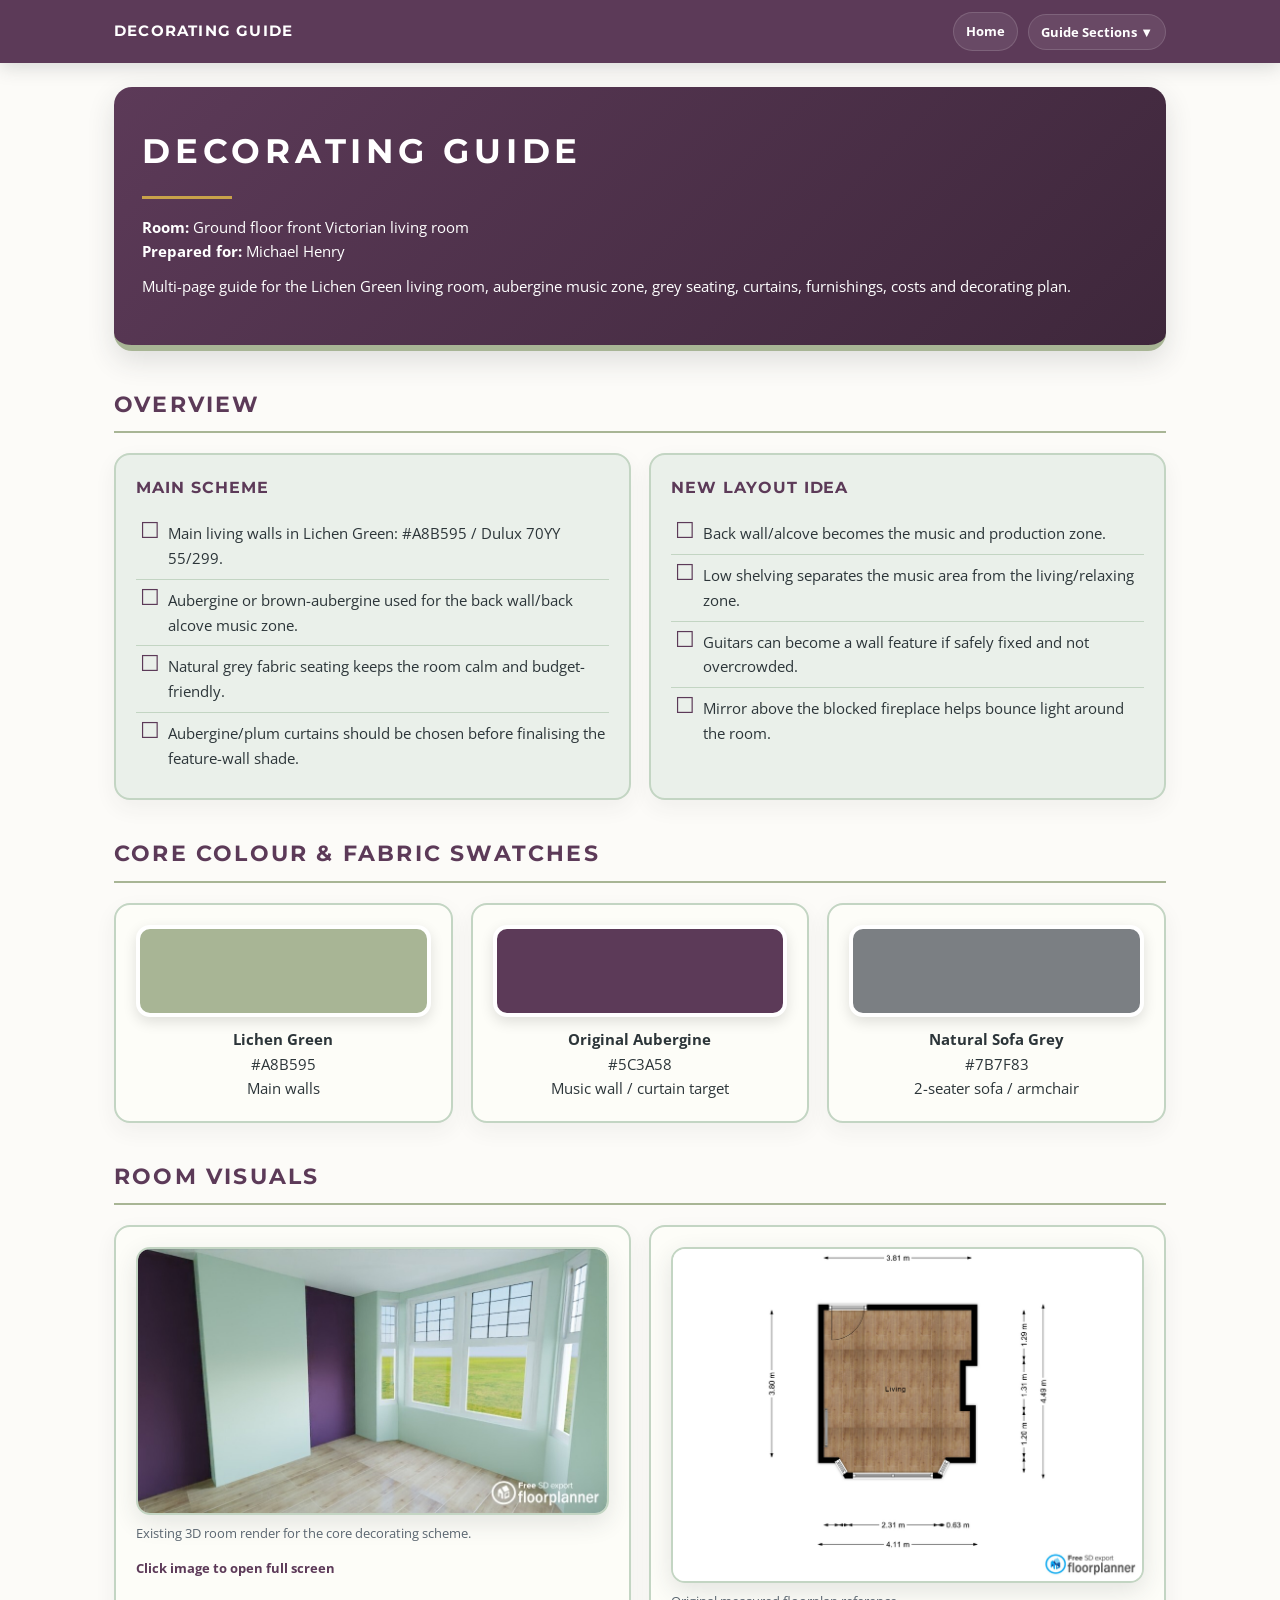
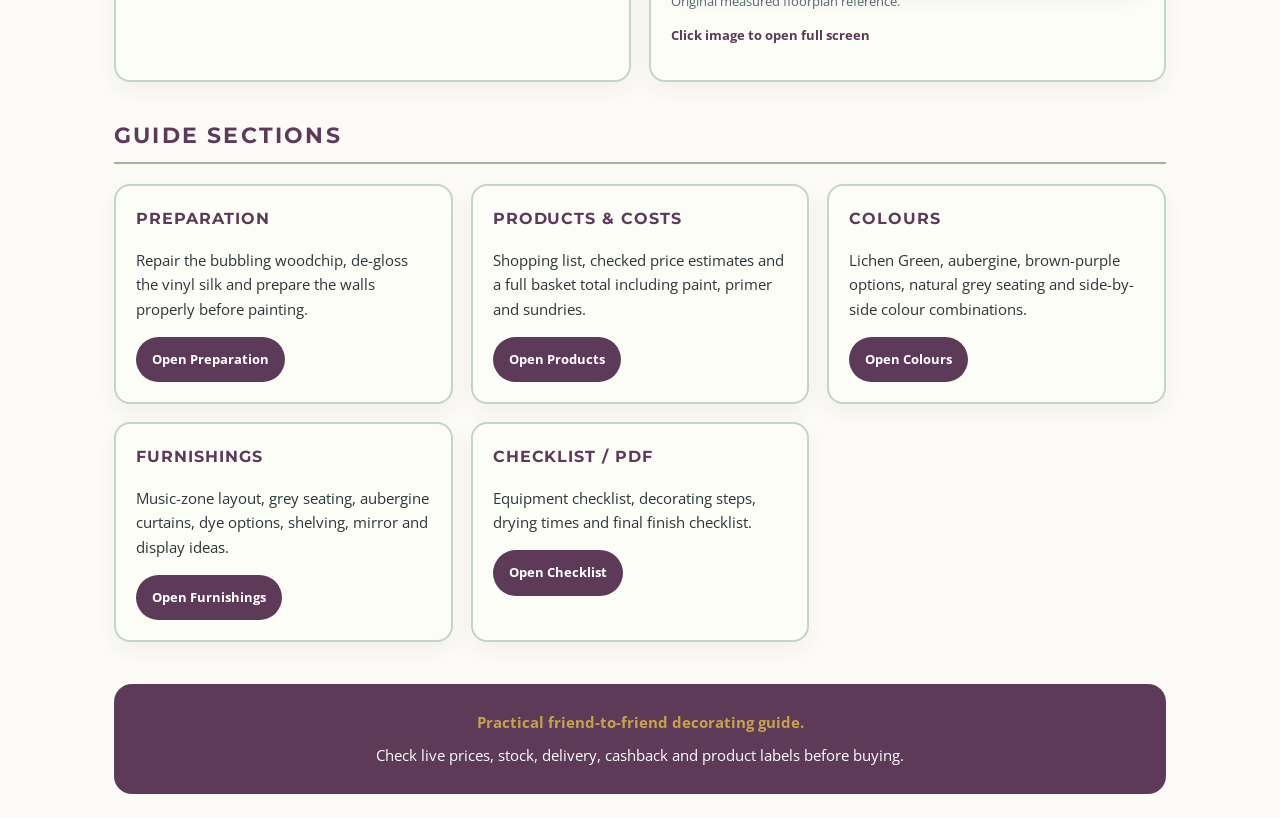
==== commit af5fc1f4: "Add sofa grey swatch and homepage lightbox" ====
--- a/index.html
+++ b/index.html
@@ -5,7 +5,7 @@
 <meta name="viewport" content="width=device-width, initial-scale=1.0">
 <title>Michael Henry Decorating Guide</title>
 <link href="https://fonts.googleapis.com/css2?family=Montserrat:wght@600;700&family=Open+Sans:wght@400;600;700&display=swap" rel="stylesheet">
-<link rel="stylesheet" href="styles.css">
+<link rel="stylesheet" href="styles.css?v=20260906-1120">
 </head>
 <body>
 <nav class="site-nav">
@@ -32,8 +32,9 @@
     <div class="gold-rule"></div>
     <p><strong>Room:</strong> Ground floor front Victorian living room<br>
     <strong>Prepared for:</strong> Michael Henry</p>
-    <p>Multi-page guide for the Lichen Green living room, aubergine music zone, furnishings, costs and decorating plan.</p>
+    <p>Multi-page guide for the Lichen Green living room, aubergine music zone, grey seating, curtains, furnishings, costs and decorating plan.</p>
   </header>
+
   <section class="section">
     <h2>Overview</h2>
     <div class="grid">
@@ -42,8 +43,8 @@
         <ul class="checklist">
           <li>Main living walls in Lichen Green: #A8B595 / Dulux 70YY 55/299.</li>
           <li>Aubergine or brown-aubergine used for the back wall/back alcove music zone.</li>
-          <li>Warm wood, antique brass, cream textiles and muted plum/rust accents.</li>
-          <li>No property address is shown in the guide.</li>
+          <li>Natural grey fabric seating keeps the room calm and budget-friendly.</li>
+          <li>Aubergine/plum curtains should be chosen before finalising the feature-wall shade.</li>
         </ul>
       </div>
       <div class="card green">
@@ -57,6 +58,25 @@
       </div>
     </div>
   </section>
+
+  <section class="section">
+    <h2>Core Colour &amp; Fabric Swatches</h2>
+    <div class="swatch-grid">
+      <div class="swatch-card">
+        <div class="swatch-colour" style="background:#A8B595;"></div>
+        <strong>Lichen Green</strong><br>#A8B595<br>Main walls
+      </div>
+      <div class="swatch-card">
+        <div class="swatch-colour" style="background:#5C3A58;"></div>
+        <strong>Original Aubergine</strong><br>#5C3A58<br>Music wall / curtain target
+      </div>
+      <div class="swatch-card">
+        <div class="swatch-colour" style="background:#7B7F83;"></div>
+        <strong>Natural Sofa Grey</strong><br>#7B7F83<br>2-seater sofa / armchair
+      </div>
+    </div>
+  </section>
+
   <section class="section">
     <h2>Room Visuals</h2>
     <div class="grid">
@@ -70,20 +90,23 @@
       </div>
     </div>
   </section>
+
   <section class="section">
     <h2>Guide Sections</h2>
     <div class="grid-3">
       <div class="card"><h3>Preparation</h3><p>Repair the bubbling woodchip, de-gloss the vinyl silk and prepare the walls properly before painting.</p><a class="button" href="preparation.html">Open Preparation</a></div>
       <div class="card"><h3>Products &amp; Costs</h3><p>Shopping list, checked price estimates and a full basket total including paint, primer and sundries.</p><a class="button" href="products.html">Open Products</a></div>
-      <div class="card"><h3>Colours</h3><p>Lichen Green, aubergine, brown-purple options and side-by-side colour combinations.</p><a class="button" href="colours.html">Open Colours</a></div>
-      <div class="card"><h3>Furnishings</h3><p>Music-zone layout, relaxing zone, guitars, clarinet, shelving, mirror and Marvel comics display ideas.</p><a class="button" href="furnishings.html">Open Furnishings</a></div>
+      <div class="card"><h3>Colours</h3><p>Lichen Green, aubergine, brown-purple options, natural grey seating and side-by-side colour combinations.</p><a class="button" href="colours.html">Open Colours</a></div>
+      <div class="card"><h3>Furnishings</h3><p>Music-zone layout, grey seating, aubergine curtains, dye options, shelving, mirror and display ideas.</p><a class="button" href="furnishings.html">Open Furnishings</a></div>
       <div class="card"><h3>Checklist / PDF</h3><p>Equipment checklist, decorating steps, drying times and final finish checklist.</p><a class="button" href="checklist.html">Open Checklist</a></div>
     </div>
   </section>
+
   <footer class="footer">
     <strong>Practical friend-to-friend decorating guide.</strong>
     Check live prices, stock, delivery, cashback and product labels before buying.
   </footer>
 </main>
+<script src="lightbox.js?v=20260906-1120"></script>
 </body>
 </html>
--- a/styles.css
+++ b/styles.css
@@ -1,484 +1,854 @@
 :root {
---page-bg: #FCFBF8;
---charcoal: #2C3539;
---aubergine: #5C3A58;
---aubergine-dark: #3E273B;
---brown-aubergine: #604048;
---lichen: #A8B595;
---pale-green: #C3D5C3;
---sage: #9FAE92;
---soft-green: #EAF0EA;
---cream: #FDFDF8;
---gold: #C8A24A;
---soft-grey: #5B6670;
---warning: #A94442;
---warning-bg: #FFF8E1;
---white: #FFFFFF;
-}
-
-{
-box-sizing: border-box;
-}
-
+  --page-bg: #FCFBF8;
+  --charcoal: #2C3539;
+  --aubergine: #5C3A58;
+  --aubergine-dark: #3E273B;
+  --brown-aubergine: #604048;
+  --lichen: #A8B595;
+  --pale-green: #C3D5C3;
+  --sage: #9FAE92;
+  --soft-green: #EAF0EA;
+  --cream: #FDFDF8;
+  --gold: #C8A24A;
+  --soft-grey: #5B6670;
+  --warning-bg: #FFF8E1;
+  --white: #FFFFFF;
+}
+
+* {
+  box-sizing: border-box;
+}
+
+html,
 body {
-margin: 0;
-background: var(--page-bg);
-color: var(--charcoal);
-font-family: "Open Sans", Arial, sans-serif;
-font-size: 15px;
-line-height: 1.65;
-}
+  margin: 0;
+  width: 100%;
+  min-width: 0;
+  overflow-x: hidden;
+}
+
+body {
+  background: var(--page-bg);
+  color: var(--charcoal);
+  font-family: "Open Sans", Arial, sans-serif;
+  font-size: 15px;
+  line-height: 1.65;
+}
+
 a {
-color: inherit;
-}
+  color: inherit;
+}
+
 .site-nav {
-background: var(--aubergine);
-color: var(--white);
-position: sticky;
-top: 0;
-z-index: 10;
-box-shadow: 0 4px 18px rgba(44, 53, 57, 0.18);
-}
+  background: var(--aubergine);
+  color: var(--white);
+  position: sticky;
+  top: 0;
+  z-index: 10;
+  box-shadow: 0 4px 18px rgba(44, 53, 57, 0.18);
+}
+
 .nav-inner {
-max-width: 1100px;
-margin: 0 auto;
-padding: 12px 24px;
-display: flex;
-align-items: center;
-justify-content: space-between;
-gap: 16px;
-}
+  max-width: 1100px;
+  margin: 0 auto;
+  padding: 12px 24px;
+  display: flex;
+  align-items: center;
+  justify-content: space-between;
+  gap: 16px;
+}
+
 .brand {
-font-family: "Montserrat", Arial, sans-serif;
-font-weight: 700;
-letter-spacing: 0.08em;
-text-transform: uppercase;
-text-decoration: none;
-color: var(--white);
-}
+  font-family: "Montserrat", Arial, sans-serif;
+  font-weight: 700;
+  letter-spacing: 0.08em;
+  text-transform: uppercase;
+  text-decoration: none;
+  color: var(--white);
+}
+
 .nav-links {
-display: flex;
-gap: 10px;
-align-items: center;
-flex-wrap: wrap;
-}
+  display: flex;
+  gap: 10px;
+  align-items: center;
+  flex-wrap: wrap;
+}
+
 .nav-links a,
 .dropbtn {
-color: var(--white);
-text-decoration: none;
-font-weight: 700;
-font-size: 13px;
-padding: 8px 12px;
-border-radius: 999px;
-background: rgba(255,255,255,0.08);
-border: 1px solid rgba(255,255,255,0.14);
-}
+  color: var(--white);
+  text-decoration: none;
+  font-weight: 700;
+  font-size: 13px;
+  padding: 8px 12px;
+  border-radius: 999px;
+  background: rgba(255,255,255,0.08);
+  border: 1px solid rgba(255,255,255,0.14);
+}
+
 .dropdown {
-position: relative;
-display: inline-block;
-}
+  position: relative;
+  display: inline-block;
+}
+
 .dropbtn {
-cursor: default;
-}
+  cursor: default;
+}
+
 .dropdown-content {
-display: none;
-position: absolute;
-right: 0;
-background: var(--cream);
-min-width: 220px;
-border: 2px solid var(--pale-green);
-border-radius: 14px;
-padding: 8px;
-box-shadow: 0 12px 28px rgba(44,53,57,0.18);
-}
+  display: none;
+  position: absolute;
+  right: 0;
+  background: var(--cream);
+  min-width: 220px;
+  border: 2px solid var(--pale-green);
+  border-radius: 14px;
+  padding: 8px;
+  box-shadow: 0 12px 28px rgba(44,53,57,0.18);
+}
+
 .dropdown-content a {
-display: block;
-color: var(--charcoal);
-background: transparent;
-border: none;
-border-radius: 10px;
-padding: 10px 12px;
-}
+  display: block;
+  color: var(--charcoal);
+  background: transparent;
+  border: none;
+  border-radius: 10px;
+  padding: 10px 12px;
+}
+
 .dropdown-content a:hover {
-background: var(--soft-green);
-}
+  background: var(--soft-green);
+}
+
 .dropdown:hover .dropdown-content {
-display: block;
-}
+  display: block;
+}
+
 .guide {
-max-width: 1100px;
-margin: 0 auto;
-padding: 24px;
-}
+  width: min(1100px, 100%);
+  margin: 0 auto;
+  padding: 24px;
+}
+
 .header {
-background: linear-gradient(135deg, var(--aubergine), var(--aubergine-dark));
-color: var(--white);
-padding: 36px 28px;
-border-radius: 18px;
-margin-bottom: 28px;
-border-bottom: 6px solid var(--lichen);
-box-shadow: 0 10px 28px rgba(44, 53, 57, 0.14);
-}
+  background: linear-gradient(135deg, var(--aubergine), var(--aubergine-dark));
+  color: var(--white);
+  padding: 36px 28px;
+  border-radius: 18px;
+  margin-bottom: 28px;
+  border-bottom: 6px solid var(--lichen);
+  box-shadow: 0 10px 28px rgba(44, 53, 57, 0.14);
+}
+
 .header h1 {
-font-family: "Montserrat", Arial, sans-serif;
-font-size: 34px;
-font-weight: 700;
-letter-spacing: 0.14em;
-text-transform: uppercase;
-margin: 0 0 12px;
-}
+  font-family: "Montserrat", Arial, sans-serif;
+  font-size: 34px;
+  font-weight: 700;
+  letter-spacing: 0.14em;
+  text-transform: uppercase;
+  margin: 0 0 12px;
+}
+
 .header p {
-margin: 0 0 10px;
-}
+  margin: 0 0 10px;
+}
+
 .gold-rule {
-width: 90px;
-height: 3px;
-background: var(--gold);
-margin: 16px 0;
-}
+  width: 90px;
+  height: 3px;
+  background: var(--gold);
+  margin: 16px 0;
+}
+
 .section {
-margin-top: 36px;
-}
+  margin-top: 36px;
+}
+
 .section h2 {
-font-family: "Montserrat", Arial, sans-serif;
-font-size: 22px;
-font-weight: 700;
-letter-spacing: 0.10em;
-text-transform: uppercase;
-color: var(--aubergine);
-margin-bottom: 20px;
-border-bottom: 2px solid var(--lichen);
-padding-bottom: 8px;
-}
+  font-family: "Montserrat", Arial, sans-serif;
+  font-size: 22px;
+  font-weight: 700;
+  letter-spacing: 0.10em;
+  text-transform: uppercase;
+  color: var(--aubergine);
+  margin-bottom: 20px;
+  border-bottom: 2px solid var(--lichen);
+  padding-bottom: 8px;
+}
+
+.grid,
+.grid-3,
+.swatch-grid,
+.live-link-grid {
+  display: grid;
+  gap: 18px;
+}
+
 .grid {
-display: grid;
-grid-template-columns: repeat(2, minmax(0, 1fr));
-gap: 18px;
-}
-.grid-3 {
-display: grid;
-grid-template-columns: repeat(3, minmax(0, 1fr));
-gap: 18px;
-}
+  grid-template-columns: repeat(2, minmax(0, 1fr));
+}
+
+.grid-3,
+.swatch-grid {
+  grid-template-columns: repeat(3, minmax(0, 1fr));
+}
+
+.live-link-grid {
+  grid-template-columns: repeat(2, minmax(0, 1fr));
+  margin-top: 14px;
+}
+
 .card,
 .info-box,
-.product-card {
-background: var(--cream);
-border: 2px solid var(--pale-green);
-border-radius: 16px;
-padding: 20px;
-box-shadow: 0 8px 22px rgba(44, 53, 57, 0.06);
-}
-.card.green {
-background: var(--soft-green);
-}
+.product-card,
+.step-card,
+.swatch-card,
+.combo-card,
+.image-card,
+.furniture-option-card,
+.search-card {
+  background: var(--cream);
+  border: 2px solid var(--pale-green);
+  border-radius: 16px;
+  padding: 20px;
+  box-shadow: 0 8px 22px rgba(44, 53, 57, 0.06);
+  transition: transform 0.22s ease, box-shadow 0.22s ease, border-color 0.22s ease, filter 0.22s ease;
+}
+
+.card.green,
+.info-box.green {
+  background: var(--soft-green);
+}
+
 .card h3,
 .info-box h3,
-.product-card h3 {
-font-family: "Montserrat", Arial, sans-serif;
-font-size: 16px;
-font-weight: 700;
-letter-spacing: 0.06em;
-text-transform: uppercase;
-color: var(--aubergine);
-margin-top: 0;
-margin-bottom: 12px;
-}
+.product-card h3,
+.furniture-option-card h3,
+.search-card h3 {
+  font-family: "Montserrat", Arial, sans-serif;
+  font-size: 16px;
+  font-weight: 700;
+  letter-spacing: 0.06em;
+  text-transform: uppercase;
+  color: var(--aubergine);
+  margin-top: 0;
+  margin-bottom: 12px;
+}
+
+.card:hover,
+.product-card:hover,
+.step-card:hover,
+.swatch-card:hover,
+.combo-card:hover,
+.image-card:hover,
+.furniture-option-card:hover,
+.search-card:hover {
+  transform: translateY(-4px);
+  box-shadow: 0 16px 34px rgba(44, 53, 57, 0.16);
+  border-color: var(--gold);
+}
+
 .warning-box,
 .total-box,
 .buy-warning {
-background: linear-gradient(135deg, var(--aubergine), var(--aubergine-dark));
-color: var(--white);
-border: 2px solid var(--gold);
-border-radius: 16px;
-padding: 22px;
-margin-bottom: 22px;
-box-shadow: 0 10px 28px rgba(44, 53, 57, 0.12);
-}
+  background: linear-gradient(135deg, var(--aubergine), var(--aubergine-dark));
+  color: var(--white);
+  border: 2px solid var(--gold);
+  border-radius: 16px;
+  padding: 22px;
+  margin-bottom: 22px;
+  box-shadow: 0 10px 28px rgba(44, 53, 57, 0.12);
+}
+
 .warning-box h3,
 .total-box h3,
 .buy-warning h3 {
-color: var(--gold);
-font-family: "Montserrat", Arial, sans-serif;
-text-transform: uppercase;
-letter-spacing: 0.08em;
-margin-top: 0;
-}
+  color: var(--gold);
+  font-family: "Montserrat", Arial, sans-serif;
+  text-transform: uppercase;
+  letter-spacing: 0.08em;
+  margin-top: 0;
+}
+
 .total-number {
-font-family: "Montserrat", Arial, sans-serif;
-font-size: 38px;
-color: var(--gold);
-font-weight: 700;
-margin: 10px 0;
-}
-.button {
-display: inline-block;
-background: var(--aubergine);
-color: var(--white);
-padding: 12px 16px;
-border-radius: 999px;
-text-decoration: none;
-font-weight: 700;
-font-size: 13px;
-text-align: center;
-}
+  font-family: "Montserrat", Arial, sans-serif;
+  font-size: 38px;
+  color: var(--gold);
+  font-weight: 700;
+  margin: 10px 0;
+}
+
+.button,
+.modal-button {
+  display: inline-block;
+  background: var(--aubergine);
+  color: var(--white);
+  padding: 12px 16px;
+  border-radius: 999px;
+  text-decoration: none;
+  font-weight: 700;
+  font-size: 13px;
+  text-align: center;
+  border: none;
+  cursor: pointer;
+  transition: transform 0.22s ease, box-shadow 0.22s ease, background 0.22s ease;
+}
+
+.button:hover,
+.modal-button:hover {
+  transform: translateY(-2px);
+  box-shadow: 0 10px 22px rgba(44, 53, 57, 0.18);
+  background: var(--aubergine-dark);
+}
+
+.live-link-grid .button {
+  display: block;
+}
+
 .image-card img,
 .room-render {
-width: 100%;
-border-radius: 14px;
-border: 2px solid var(--pale-green);
-box-shadow: 0 8px 24px rgba(44,53,57,0.12);
-display: block;
-}
-.caption {
-color: var(--soft-grey);
-font-size: 13px;
-margin-top: 8px;
-}
-.swatch-grid {
-display: grid;
-grid-template-columns: repeat(5, minmax(0, 1fr));
-gap: 14px;
-}
-.swatch-card {
-background: var(--cream);
-border: 2px solid var(--pale-green);
-border-radius: 16px;
-padding: 14px;
-text-align: center;
-}
+  width: 100%;
+  border-radius: 14px;
+  border: 2px solid var(--pale-green);
+  box-shadow: 0 8px 24px rgba(44,53,57,0.12);
+  display: block;
+  cursor: zoom-in;
+}
+
+.image-card:hover img,
+.room-render:hover {
+  filter: saturate(1.04) contrast(1.02);
+}
+
+.caption,
+.swatch-help,
+.click-hint {
+  color: var(--soft-grey);
+  font-size: 13px;
+  margin-top: 8px;
+}
+
+.click-hint {
+  color: var(--aubergine);
+  font-weight: 700;
+}
+
+.swatch-card,
+.combo-card {
+  cursor: pointer;
+  text-align: center;
+}
+
 .swatch-colour {
-height: 92px;
-border-radius: 14px;
-border: 4px solid var(--white);
-box-shadow: 0 5px 14px rgba(0,0,0,0.12);
-margin-bottom: 10px;
-}
+  height: 92px;
+  border-radius: 14px;
+  border: 4px solid var(--white);
+  box-shadow: 0 5px 14px rgba(0,0,0,0.12);
+  margin-bottom: 10px;
+}
+
+.recommended-badge {
+  display: inline-block;
+  background: var(--gold);
+  color: var(--aubergine-dark);
+  font-weight: 800;
+  font-size: 11px;
+  padding: 6px 12px;
+  border-radius: 999px;
+  margin-bottom: 12px;
+  box-shadow: 0 8px 18px rgba(44, 53, 57, 0.14);
+}
+
+.swatch-card .recommended-badge {
+  display: none;
+}
+
+.card:has(.recommended-badge) {
+  border-color: var(--gold);
+  box-shadow: 0 10px 26px rgba(92, 58, 88, 0.14), 0 0 0 1px rgba(200, 162, 74, 0.28);
+}
+
+.card:has(.recommended-badge):hover {
+  transform: translateY(-5px) scale(1.01);
+  box-shadow: 0 18px 38px rgba(92, 58, 88, 0.22), 0 0 24px rgba(200, 162, 74, 0.30);
+}
+
 .combo {
-display: grid;
-grid-template-columns: 1fr 1fr;
-min-height: 120px;
-border-radius: 16px;
-overflow: hidden;
-border: 2px solid var(--pale-green);
-margin-bottom: 10px;
-}
+  display: grid;
+  grid-template-columns: 1fr 1fr;
+  min-height: 120px;
+  border-radius: 16px;
+  overflow: hidden;
+  border: 2px solid var(--pale-green);
+  margin-bottom: 10px;
+}
+
 .combo div {
-padding: 14px;
-color: var(--white);
-font-weight: 700;
-display: flex;
-align-items: end;
-}
+  padding: 14px;
+  color: var(--white);
+  font-weight: 700;
+  display: flex;
+  align-items: end;
+}
+
 .combo .light-text {
-color: var(--charcoal);
-}
+  color: var(--charcoal);
+}
+
 .checklist {
-list-style: none;
-padding-left: 0;
-margin: 0;
-}
+  list-style: none;
+  padding-left: 0;
+  margin: 0;
+}
+
 .checklist li {
-padding: 8px 0 8px 32px;
-position: relative;
-border-bottom: 1px solid var(--pale-green);
-}
+  padding: 8px 0 8px 32px;
+  position: relative;
+  border-bottom: 1px solid var(--pale-green);
+}
+
 .checklist li:last-child {
-border-bottom: none;
-}
+  border-bottom: none;
+}
+
 .checklist li::before {
-content: "☐";
-position: absolute;
-left: 4px;
-color: var(--aubergine);
-font-size: 22px;
-top: 5px;
-line-height: 1;
-}
+  content: "☐";
+  position: absolute;
+  left: 4px;
+  color: var(--aubergine);
+  font-size: 22px;
+  top: 5px;
+  line-height: 1;
+}
+
 .step-card {
-display: flex;
-gap: 18px;
-background: var(--cream);
-border: 2px solid var(--pale-green);
-border-radius: 16px;
-padding: 20px;
-margin-bottom: 16px;
-}
+  display: flex;
+  gap: 18px;
+  margin-bottom: 16px;
+}
+
 .step-number {
-flex-shrink: 0;
-width: 42px;
-height: 42px;
-background: var(--aubergine);
-color: var(--white);
-border-radius: 50%;
-display: flex;
-align-items: center;
-justify-content: center;
-font-family: "Montserrat", Arial, sans-serif;
-font-size: 20px;
-font-weight: 700;
-}
-.step-card h3 {
-margin-top: 0;
-color: var(--aubergine);
-}
+  flex-shrink: 0;
+  width: 42px;
+  height: 42px;
+  background: var(--aubergine);
+  color: var(--white);
+  border-radius: 50%;
+  display: flex;
+  align-items: center;
+  justify-content: center;
+  font-family: "Montserrat", Arial, sans-serif;
+  font-size: 20px;
+  font-weight: 700;
+}
+
 .table-container {
-overflow-x: auto;
-border-radius: 14px;
-border: 1px solid var(--pale-green);
-background: var(--white);
-margin-bottom: 24px;
-}
+  overflow-x: auto;
+  border-radius: 14px;
+  border: 1px solid var(--pale-green);
+  background: var(--white);
+  margin-bottom: 24px;
+}
+
 table {
-width: 100%;
-border-collapse: collapse;
-}
+  width: 100%;
+  border-collapse: collapse;
+}
+
 th {
-background: var(--aubergine);
-color: var(--white);
-font-family: "Montserrat", Arial, sans-serif;
-font-size: 13px;
-text-transform: uppercase;
-letter-spacing: 0.06em;
-padding: 12px;
-text-align: left;
-}
+  background: var(--aubergine);
+  color: var(--white);
+  font-family: "Montserrat", Arial, sans-serif;
+  font-size: 13px;
+  text-transform: uppercase;
+  letter-spacing: 0.06em;
+  padding: 12px;
+  text-align: left;
+}
+
 td {
-padding: 12px;
-border-bottom: 1px solid var(--pale-green);
-vertical-align: top;
-}
+  padding: 12px;
+  border-bottom: 1px solid var(--pale-green);
+  vertical-align: top;
+}
+
 .footer {
-background: var(--aubergine);
-color: var(--white);
-padding: 26px;
-border-radius: 18px;
-margin-top: 42px;
-text-align: center;
-}
+  background: var(--aubergine);
+  color: var(--white);
+  padding: 26px;
+  border-radius: 18px;
+  margin-top: 42px;
+  text-align: center;
+}
+
 .footer strong {
-color: var(--gold);
-display: block;
-margin-bottom: 8px;
-}
+  color: var(--gold);
+  display: block;
+  margin-bottom: 8px;
+}
+
+.colour-instruction-banner {
+  background: linear-gradient(135deg, #FFF8E1, #F4E6B5);
+  color: var(--aubergine-dark);
+  border: 3px solid var(--gold);
+  border-left: 9px solid var(--aubergine);
+  border-radius: 16px;
+  padding: 18px 20px;
+  margin-top: 18px;
+  font-size: 17px;
+  font-weight: 800;
+  line-height: 1.5;
+  box-shadow: 0 8px 22px rgba(44, 53, 57, 0.12);
+}
+
+.colour-instruction-banner span {
+  display: block;
+  font-size: 13px;
+  font-weight: 700;
+  letter-spacing: 0.06em;
+  text-transform: uppercase;
+  color: var(--aubergine);
+  margin-bottom: 4px;
+}
+
+.colour-modal,
+.image-lightbox {
+  display: none;
+  position: fixed;
+  inset: 0;
+  z-index: 999;
+  background: rgba(44, 53, 57, 0.68);
+  padding: 24px;
+  overflow: auto;
+}
+
+.colour-modal.is-open {
+  display: block;
+}
+
+.modal-panel {
+  background: var(--cream);
+  max-width: 980px;
+  margin: 24px auto;
+  border-radius: 20px;
+  border: 2px solid var(--pale-green);
+  box-shadow: 0 18px 48px rgba(0,0,0,0.25);
+  overflow: hidden;
+}
+
+.modal-header {
+  background: linear-gradient(135deg, var(--aubergine), var(--aubergine-dark));
+  color: var(--white);
+  padding: 20px 24px;
+}
+
+.modal-header h2 {
+  color: var(--white);
+  border: none;
+  margin: 0;
+  padding: 0;
+}
+
+.modal-body {
+  padding: 24px;
+}
+
+.modal-actions {
+  display: flex;
+  flex-wrap: wrap;
+  gap: 10px;
+  padding: 0 24px 24px;
+}
+
+.modal-button.secondary {
+  background: var(--gold);
+  color: var(--aubergine-dark);
+}
+
+.modal-button.light {
+  background: var(--soft-green);
+  color: var(--charcoal);
+  border: 1px solid var(--pale-green);
+}
+
+.large-swatch-preview,
+.combo-preview-large {
+  min-height: 380px;
+  border-radius: 18px;
+  border: 3px solid var(--white);
+  box-shadow: inset 0 0 0 1px rgba(0,0,0,0.08), 0 8px 22px rgba(44,53,57,0.10);
+}
+
+.large-swatch-preview {
+  display: flex;
+  align-items: end;
+  padding: 24px;
+}
+
+.large-swatch-label,
+.combo-preview-side span {
+  background: rgba(255,255,255,0.88);
+  color: var(--charcoal);
+  border-radius: 14px;
+  padding: 14px 16px;
+  max-width: 420px;
+}
+
+.combo-preview-large {
+  display: grid;
+  grid-template-columns: 1fr 1fr;
+  overflow: hidden;
+}
+
+.combo-preview-side {
+  padding: 24px;
+  display: flex;
+  align-items: end;
+}
+
+.combo-preview-side span {
+  font-weight: 700;
+}
+
+.combo-controls {
+  display: grid;
+  grid-template-columns: 1fr 1fr;
+  gap: 14px;
+  margin-bottom: 18px;
+}
+
+.combo-controls label {
+  display: block;
+  font-weight: 700;
+  color: var(--aubergine);
+  margin-bottom: 6px;
+}
+
+.combo-controls select {
+  width: 100%;
+  padding: 11px 12px;
+  border-radius: 12px;
+  border: 2px solid var(--pale-green);
+  background: var(--white);
+  font: inherit;
+}
+
+.image-lightbox {
+  z-index: 3000;
+  background: rgba(20, 18, 22, 0.94);
+  padding: 24px;
+  align-items: center;
+  justify-content: center;
+}
+
+.image-lightbox.is-open {
+  display: flex;
+}
+
+.image-lightbox-inner {
+  width: min(1200px, 96vw);
+  max-height: 94vh;
+  display: flex;
+  flex-direction: column;
+  gap: 12px;
+  align-items: center;
+}
+
+.image-lightbox img {
+  max-width: 100%;
+  max-height: 84vh;
+  object-fit: contain;
+  border-radius: 18px;
+  background: #ffffff;
+  box-shadow: 0 24px 70px rgba(0,0,0,0.45);
+}
+
+.image-lightbox-caption {
+  color: #ffffff;
+  font-size: 14px;
+  text-align: center;
+}
+
+.image-lightbox-close {
+  position: fixed;
+  top: 18px;
+  right: 20px;
+  width: 44px;
+  height: 44px;
+  border-radius: 999px;
+  border: 2px solid rgba(255,255,255,0.6);
+  background: rgba(255,255,255,0.16);
+  color: #ffffff;
+  font-size: 28px;
+  line-height: 1;
+  cursor: pointer;
+}
+
+.image-lightbox-close:hover {
+  background: var(--gold);
+  color: var(--aubergine-dark);
+}
+
+.lightbox-open {
+  overflow: hidden;
+}
+
+.furniture-photo {
+  min-height: 145px;
+  border-radius: 14px;
+  border: 2px solid var(--pale-green);
+  margin-bottom: 12px;
+  display: flex;
+  align-items: end;
+  padding: 14px;
+  color: var(--white);
+  font-weight: 800;
+  background: linear-gradient(135deg, #777C82, #D9D6CF);
+  box-shadow: inset 0 0 0 1px rgba(255,255,255,0.28);
+}
+
+.furniture-photo.aubergine {
+  background: linear-gradient(135deg, #5C3A58, #7A5F64);
+}
+
+.furniture-photo.wood {
+  background: linear-gradient(135deg, #6E4B2F, #C6A56D);
+}
+
+.texture-demo {
+  width: 100%;
+  min-height: 280px;
+  border-radius: 18px;
+  border: 2px solid var(--pale-green);
+  overflow: hidden;
+  background: var(--cream);
+}
+
+@media (max-width: 900px) {
+  .grid-3,
+  .swatch-grid {
+    grid-template-columns: repeat(2, minmax(0, 1fr));
+  }
+}
+
 @media (max-width: 768px) {
-.nav-inner {
-align-items: flex-start;
-flex-direction: column;
-padding: 12px 14px;
-}
-.nav-links {
-width: 100%;
-}
-.dropdown-content {
-position: static;
-margin-top: 6px;
-width: 100%;
-}
-.guide {
-padding: 14px;
-}
-.header h1 {
-font-size: 24px;
-letter-spacing: 0.10em;
-}
-.grid,
-.grid-3,
-.swatch-grid {
-grid-template-columns: 1fr;
-}
-.step-card {
-flex-direction: column;
-}
-table,
-thead,
-tbody,
-th,
-td,
-tr {
-display: block;
-}
-thead {
-display: none;
-}
-tr {
-border: 2px solid var(--pale-green);
-border-radius: 14px;
-margin: 0 0 14px;
-padding: 10px;
-background: var(--soft-green);
-}
-td {
-border: none;
-border-bottom: 1px solid var(--pale-green);
-padding: 8px 8px 8px 42%;
-position: relative;
-}
-td::before {
-content: attr(data-label);
-position: absolute;
-left: 8px;
-top: 8px;
-width: 36%;
-font-weight: 700;
-color: var(--aubergine);
-font-size: 11px;
-text-transform: uppercase;
-}
-}
+  .nav-inner {
+    align-items: flex-start;
+    flex-direction: column;
+    padding: 12px 14px;
+  }
+
+  .nav-links,
+  .dropdown-content {
+    width: 100%;
+  }
+
+  .dropdown-content {
+    position: static;
+    margin-top: 6px;
+  }
+
+  .guide {
+    padding: 14px;
+  }
+
+  .header h1 {
+    font-size: 24px;
+    letter-spacing: 0.10em;
+  }
+
+  .grid,
+  .grid-3,
+  .swatch-grid,
+  .combo-controls,
+  .combo-preview-large,
+  .live-link-grid {
+    grid-template-columns: 1fr;
+  }
+
+  .step-card {
+    flex-direction: column;
+  }
+
+  .colour-modal,
+  .image-lightbox {
+    padding: 10px;
+  }
+
+  .modal-panel {
+    margin: 8px auto;
+  }
+
+  .large-swatch-preview,
+  .combo-preview-large {
+    min-height: 300px;
+  }
+
+  .image-lightbox-close {
+    top: 10px;
+    right: 10px;
+  }
+}
+
 @media print {
-@page {
-size: A4;
-margin: 12mm;
-}
-html,
-body {
-background: #ffffff !important;
-color: #000000 !important;
-font-size: 11pt;
-line-height: 1.45;
--webkit-print-color-adjust: exact;
-print-color-adjust: exact;
-}
-.site-nav,
-.button {
-display: none !important;
-}
-.guide {
-max-width: 100%;
-padding: 0;
-}
-.header,
-.footer,
-.warning-box,
-.buy-warning,
-.total-box {
-color: #ffffff !important;
-background: #5C3A58 !important;
-box-shadow: none !important;
-}
-.card,
-.product-card,
-.info-box,
-.step-card,
-.table-container,
-.image-card {
-box-shadow: none !important;
-break-inside: avoid;
-page-break-inside: avoid;
-}
-.section h2 {
-font-size: 15pt;
-page-break-after: avoid;
-}
-.room-render,
-.image-card img {
-max-height: 170mm;
-object-fit: contain;
-}
-th,
-td {
-padding: 6px;
-font-size: 9pt;
-}
-}
+  @page {
+    size: A4;
+    margin: 12mm;
+  }
+
+  html,
+  body {
+    background: #ffffff !important;
+    color: #000000 !important;
+    font-size: 11pt;
+    line-height: 1.45;
+    -webkit-print-color-adjust: exact;
+    print-color-adjust: exact;
+  }
+
+  .site-nav,
+  .button,
+  .modal-button,
+  .image-lightbox,
+  .colour-modal {
+    display: none !important;
+  }
+
+  .guide {
+    max-width: 100%;
+    padding: 0;
+  }
+
+  .header,
+  .footer,
+  .warning-box,
+  .buy-warning,
+  .total-box {
+    color: #ffffff !important;
+    background: #5C3A58 !important;
+    box-shadow: none !important;
+  }
+
+  .card,
+  .product-card,
+  .info-box,
+  .step-card,
+  .table-container,
+  .image-card,
+  .furniture-option-card {
+    box-shadow: none !important;
+    break-inside: avoid;
+    page-break-inside: avoid;
+  }
+
+  .section h2 {
+    font-size: 15pt;
+    page-break-after: avoid;
+  }
+
+  .room-render,
+  .image-card img {
+    max-height: 170mm;
+    object-fit: contain;
+  }
+}
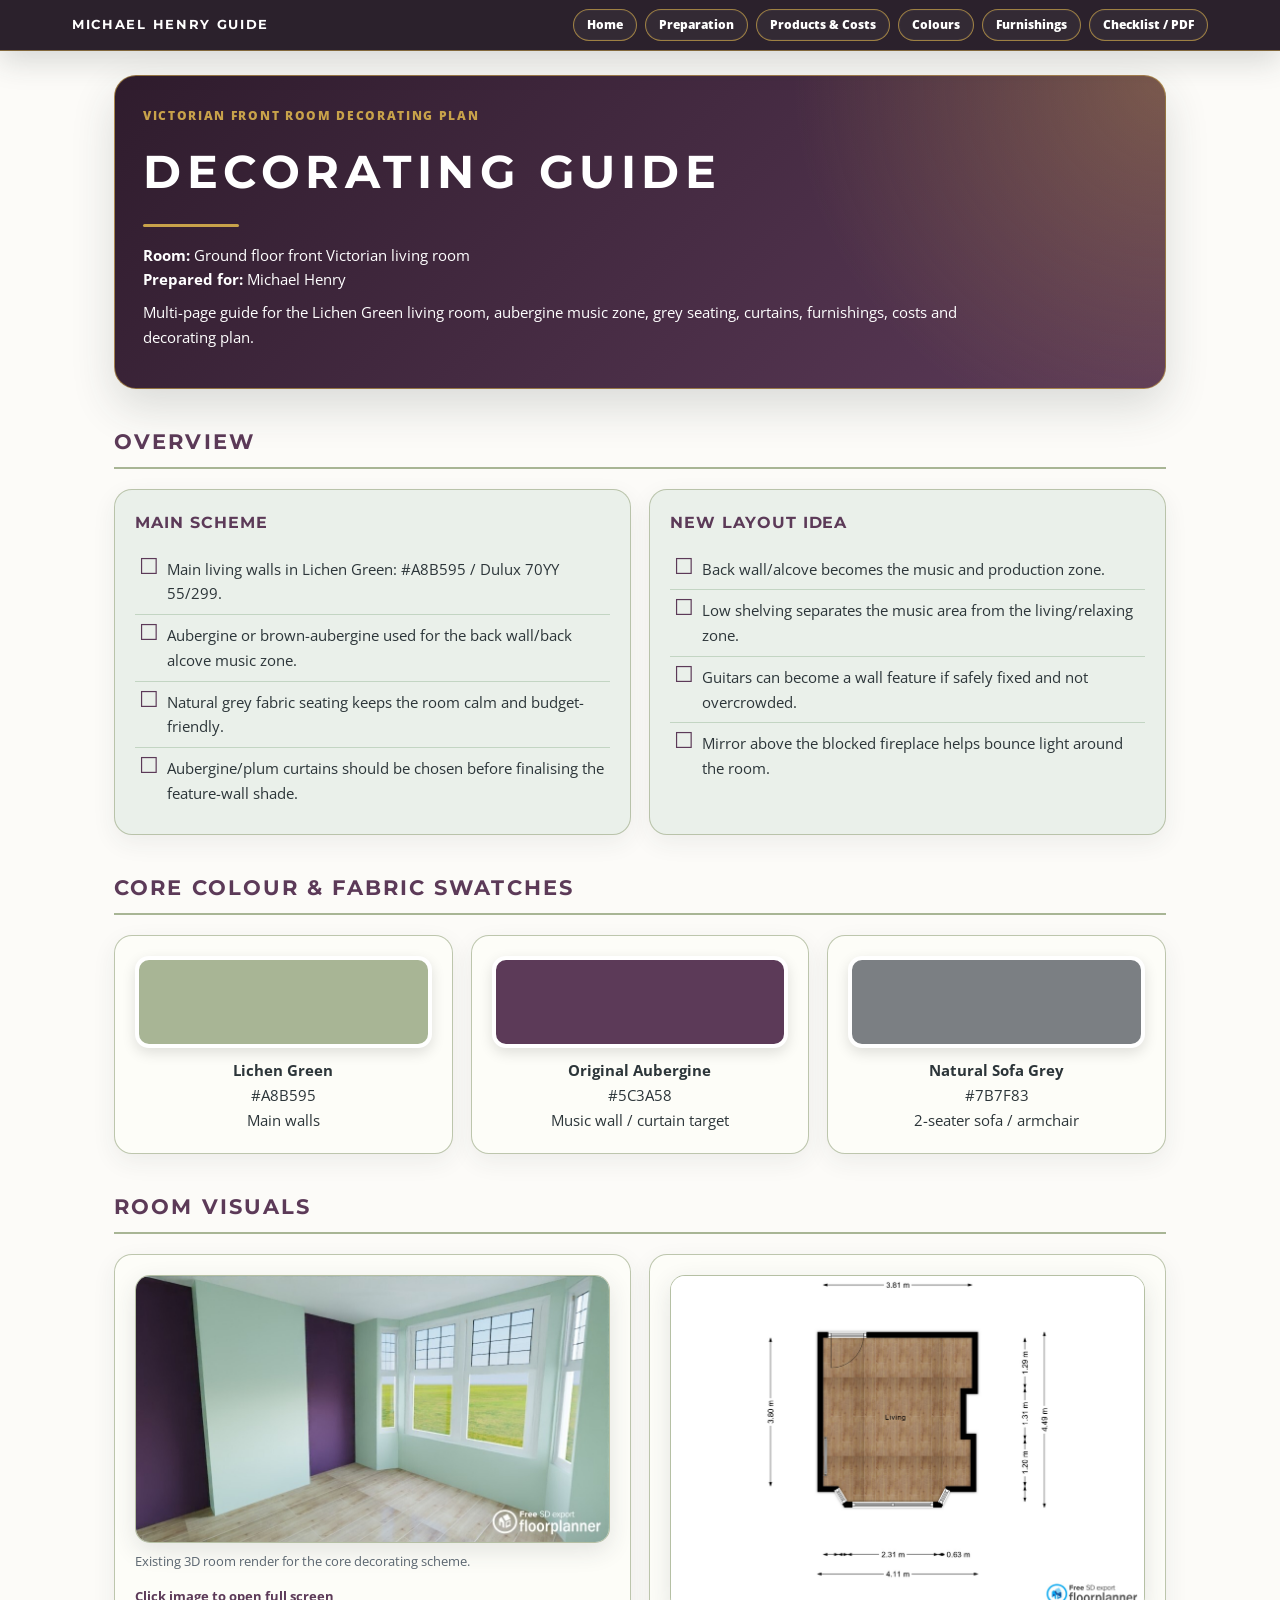
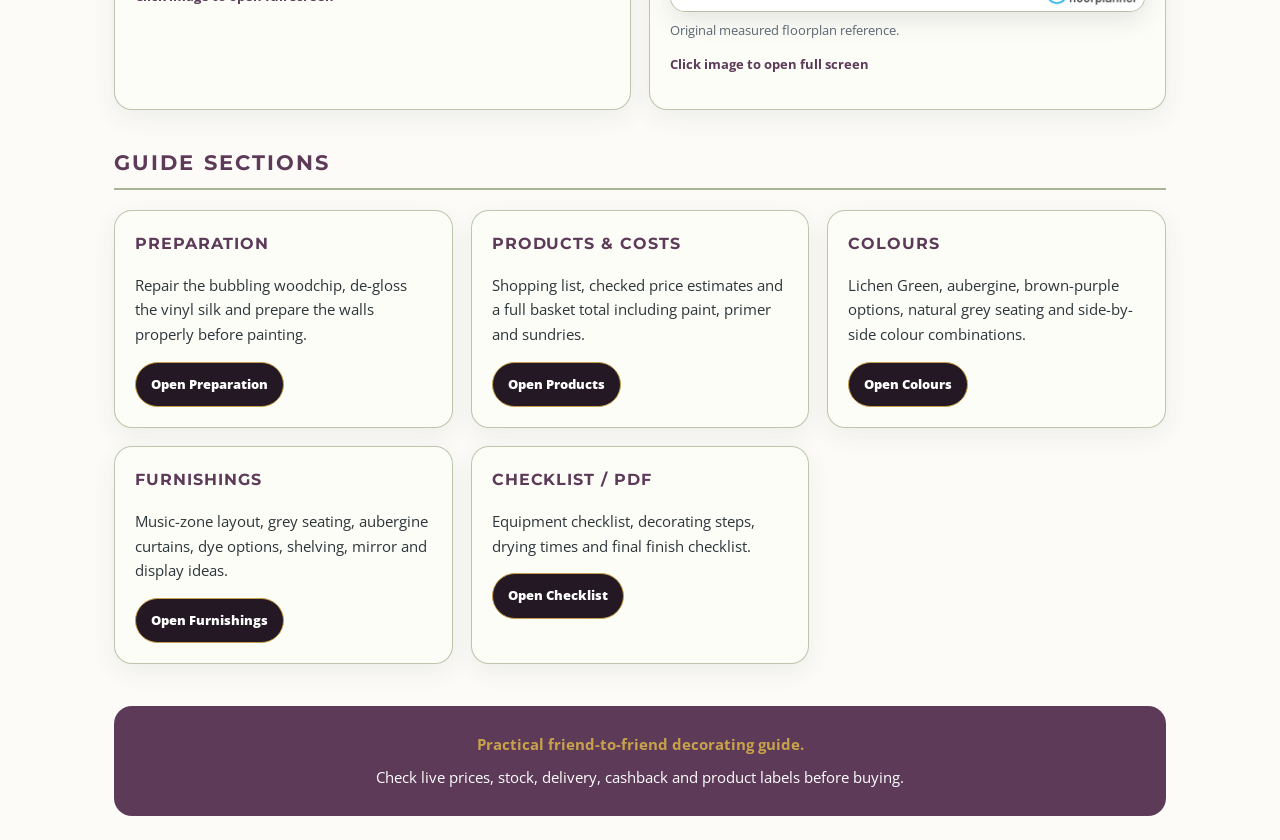
==== commit c2c3a649: "Apply flat sticky header across all pages" ====
--- a/index.html
+++ b/index.html
@@ -5,29 +5,25 @@
 <meta name="viewport" content="width=device-width, initial-scale=1.0">
 <title>Michael Henry Decorating Guide</title>
 <link href="https://fonts.googleapis.com/css2?family=Montserrat:wght@600;700&family=Open+Sans:wght@400;600;700&display=swap" rel="stylesheet">
-<link rel="stylesheet" href="styles.css?v=20260906-1120">
+<link rel="stylesheet" href="styles.css?v=20260907-0110">
 </head>
 <body>
 <nav class="site-nav">
   <div class="nav-inner">
-    <a class="brand" href="index.html">Decorating Guide</a>
+    <a class="brand" href="index.html">Michael Henry Guide</a>
     <div class="nav-links">
       <a href="index.html">Home</a>
-      <div class="dropdown">
-        <span class="dropbtn">Guide Sections ▼</span>
-        <div class="dropdown-content">
-          <a href="preparation.html">Preparation</a>
-          <a href="products.html">Products &amp; Costs</a>
-          <a href="colours.html">Colours</a>
-          <a href="furnishings.html">Furnishings</a>
-          <a href="checklist.html">Checklist / PDF</a>
-        </div>
-      </div>
+      <a href="preparation.html">Preparation</a>
+      <a href="products.html">Products &amp; Costs</a>
+      <a href="colours.html">Colours</a>
+      <a href="furnishings.html">Furnishings</a>
+      <a href="checklist.html">Checklist / PDF</a>
     </div>
   </div>
 </nav>
 <main class="guide">
-  <header class="header">
+  <header class="header chic-header">
+    <p class="eyebrow">Victorian front room decorating plan</p>
     <h1>Decorating Guide</h1>
     <div class="gold-rule"></div>
     <p><strong>Room:</strong> Ground floor front Victorian living room<br>
@@ -62,32 +58,17 @@
   <section class="section">
     <h2>Core Colour &amp; Fabric Swatches</h2>
     <div class="swatch-grid">
-      <div class="swatch-card">
-        <div class="swatch-colour" style="background:#A8B595;"></div>
-        <strong>Lichen Green</strong><br>#A8B595<br>Main walls
-      </div>
-      <div class="swatch-card">
-        <div class="swatch-colour" style="background:#5C3A58;"></div>
-        <strong>Original Aubergine</strong><br>#5C3A58<br>Music wall / curtain target
-      </div>
-      <div class="swatch-card">
-        <div class="swatch-colour" style="background:#7B7F83;"></div>
-        <strong>Natural Sofa Grey</strong><br>#7B7F83<br>2-seater sofa / armchair
-      </div>
+      <div class="swatch-card"><div class="swatch-colour" style="background:#A8B595;"></div><strong>Lichen Green</strong><br>#A8B595<br>Main walls</div>
+      <div class="swatch-card"><div class="swatch-colour" style="background:#5C3A58;"></div><strong>Original Aubergine</strong><br>#5C3A58<br>Music wall / curtain target</div>
+      <div class="swatch-card"><div class="swatch-colour" style="background:#7B7F83;"></div><strong>Natural Sofa Grey</strong><br>#7B7F83<br>2-seater sofa / armchair</div>
     </div>
   </section>
 
   <section class="section">
     <h2>Room Visuals</h2>
     <div class="grid">
-      <div class="image-card card">
-        <img src="images/3d-room-render.jpg" alt="Original 3D room render" class="room-render">
-        <p class="caption">Existing 3D room render for the core decorating scheme.</p>
-      </div>
-      <div class="image-card card">
-        <img src="images/2d-floorplan.jpg" alt="Original 2D floorplan" class="room-render">
-        <p class="caption">Original measured floorplan reference.</p>
-      </div>
+      <div class="image-card card"><img src="images/3d-room-render.jpg" alt="Original 3D room render" class="room-render"><p class="caption">Existing 3D room render for the core decorating scheme.</p></div>
+      <div class="image-card card"><img src="images/2d-floorplan.jpg" alt="Original 2D floorplan" class="room-render"><p class="caption">Original measured floorplan reference.</p></div>
     </div>
   </section>
 
@@ -102,11 +83,8 @@
     </div>
   </section>
 
-  <footer class="footer">
-    <strong>Practical friend-to-friend decorating guide.</strong>
-    Check live prices, stock, delivery, cashback and product labels before buying.
-  </footer>
+  <footer class="footer"><strong>Practical friend-to-friend decorating guide.</strong> Check live prices, stock, delivery, cashback and product labels before buying.</footer>
 </main>
-<script src="lightbox.js?v=20260906-1120"></script>
+<script src="lightbox.js?v=20260907-0110"></script>
 </body>
 </html>
--- a/styles.css
+++ b/styles.css
@@ -2,7 +2,7 @@
   --page-bg: #FCFBF8;
   --charcoal: #2C3539;
   --aubergine: #5C3A58;
-  --aubergine-dark: #3E273B;
+  --aubergine-dark: #2F1C2D;
   --brown-aubergine: #604048;
   --lichen: #A8B595;
   --pale-green: #C3D5C3;
@@ -11,844 +11,173 @@
   --cream: #FDFDF8;
   --gold: #C8A24A;
   --soft-grey: #5B6670;
-  --warning-bg: #FFF8E1;
   --white: #FFFFFF;
 }
 
-* {
-  box-sizing: border-box;
-}
-
-html,
-body {
-  margin: 0;
-  width: 100%;
-  min-width: 0;
-  overflow-x: hidden;
-}
-
-body {
-  background: var(--page-bg);
-  color: var(--charcoal);
-  font-family: "Open Sans", Arial, sans-serif;
-  font-size: 15px;
-  line-height: 1.65;
-}
-
-a {
-  color: inherit;
-}
+* { box-sizing: border-box; }
+html, body { margin: 0; width: 100%; min-width: 0; overflow-x: hidden; }
+body { background: var(--page-bg); color: var(--charcoal); font-family: "Open Sans", Arial, sans-serif; font-size: 15px; line-height: 1.65; }
+a { color: inherit; }
 
 .site-nav {
-  background: var(--aubergine);
-  color: var(--white);
   position: sticky;
   top: 0;
-  z-index: 10;
-  box-shadow: 0 4px 18px rgba(44, 53, 57, 0.18);
+  z-index: 1000;
+  color: var(--white);
+  background: rgba(35, 24, 36, 0.96);
+  backdrop-filter: blur(14px);
+  border-bottom: 1px solid rgba(200, 162, 74, 0.55);
+  box-shadow: 0 10px 30px rgba(44, 53, 57, 0.18);
 }
-
 .nav-inner {
-  max-width: 1100px;
+  width: min(1180px, 100%);
   margin: 0 auto;
-  padding: 12px 24px;
+  padding: 9px 22px;
   display: flex;
   align-items: center;
   justify-content: space-between;
-  gap: 16px;
+  gap: 18px;
 }
-
 .brand {
-  font-family: "Montserrat", Arial, sans-serif;
-  font-weight: 700;
-  letter-spacing: 0.08em;
-  text-transform: uppercase;
-  text-decoration: none;
-  color: var(--white);
-}
-
-.nav-links {
-  display: flex;
-  gap: 10px;
-  align-items: center;
-  flex-wrap: wrap;
-}
-
-.nav-links a,
-.dropbtn {
   color: var(--white);
   text-decoration: none;
-  font-weight: 700;
-  font-size: 13px;
-  padding: 8px 12px;
-  border-radius: 999px;
-  background: rgba(255,255,255,0.08);
-  border: 1px solid rgba(255,255,255,0.14);
-}
-
-.dropdown {
-  position: relative;
-  display: inline-block;
-}
-
-.dropbtn {
-  cursor: default;
-}
-
-.dropdown-content {
-  display: none;
-  position: absolute;
-  right: 0;
-  background: var(--cream);
-  min-width: 220px;
-  border: 2px solid var(--pale-green);
-  border-radius: 14px;
-  padding: 8px;
-  box-shadow: 0 12px 28px rgba(44,53,57,0.18);
-}
-
-.dropdown-content a {
-  display: block;
-  color: var(--charcoal);
-  background: transparent;
-  border: none;
-  border-radius: 10px;
-  padding: 10px 12px;
-}
-
-.dropdown-content a:hover {
-  background: var(--soft-green);
-}
-
-.dropdown:hover .dropdown-content {
-  display: block;
-}
-
-.guide {
-  width: min(1100px, 100%);
-  margin: 0 auto;
-  padding: 24px;
-}
-
-.header {
-  background: linear-gradient(135deg, var(--aubergine), var(--aubergine-dark));
-  color: var(--white);
-  padding: 36px 28px;
-  border-radius: 18px;
-  margin-bottom: 28px;
-  border-bottom: 6px solid var(--lichen);
-  box-shadow: 0 10px 28px rgba(44, 53, 57, 0.14);
-}
-
-.header h1 {
-  font-family: "Montserrat", Arial, sans-serif;
-  font-size: 34px;
-  font-weight: 700;
-  letter-spacing: 0.14em;
-  text-transform: uppercase;
-  margin: 0 0 12px;
-}
-
-.header p {
-  margin: 0 0 10px;
-}
-
-.gold-rule {
-  width: 90px;
-  height: 3px;
-  background: var(--gold);
-  margin: 16px 0;
-}
-
-.section {
-  margin-top: 36px;
-}
-
-.section h2 {
-  font-family: "Montserrat", Arial, sans-serif;
-  font-size: 22px;
-  font-weight: 700;
-  letter-spacing: 0.10em;
-  text-transform: uppercase;
-  color: var(--aubergine);
-  margin-bottom: 20px;
-  border-bottom: 2px solid var(--lichen);
-  padding-bottom: 8px;
-}
-
-.grid,
-.grid-3,
-.swatch-grid,
-.live-link-grid {
-  display: grid;
-  gap: 18px;
-}
-
-.grid {
-  grid-template-columns: repeat(2, minmax(0, 1fr));
-}
-
-.grid-3,
-.swatch-grid {
-  grid-template-columns: repeat(3, minmax(0, 1fr));
-}
-
-.live-link-grid {
-  grid-template-columns: repeat(2, minmax(0, 1fr));
-  margin-top: 14px;
-}
-
-.card,
-.info-box,
-.product-card,
-.step-card,
-.swatch-card,
-.combo-card,
-.image-card,
-.furniture-option-card,
-.search-card {
-  background: var(--cream);
-  border: 2px solid var(--pale-green);
-  border-radius: 16px;
-  padding: 20px;
-  box-shadow: 0 8px 22px rgba(44, 53, 57, 0.06);
-  transition: transform 0.22s ease, box-shadow 0.22s ease, border-color 0.22s ease, filter 0.22s ease;
-}
-
-.card.green,
-.info-box.green {
-  background: var(--soft-green);
-}
-
-.card h3,
-.info-box h3,
-.product-card h3,
-.furniture-option-card h3,
-.search-card h3 {
-  font-family: "Montserrat", Arial, sans-serif;
-  font-size: 16px;
-  font-weight: 700;
-  letter-spacing: 0.06em;
-  text-transform: uppercase;
-  color: var(--aubergine);
-  margin-top: 0;
-  margin-bottom: 12px;
-}
-
-.card:hover,
-.product-card:hover,
-.step-card:hover,
-.swatch-card:hover,
-.combo-card:hover,
-.image-card:hover,
-.furniture-option-card:hover,
-.search-card:hover {
-  transform: translateY(-4px);
-  box-shadow: 0 16px 34px rgba(44, 53, 57, 0.16);
-  border-color: var(--gold);
-}
-
-.warning-box,
-.total-box,
-.buy-warning {
-  background: linear-gradient(135deg, var(--aubergine), var(--aubergine-dark));
-  color: var(--white);
-  border: 2px solid var(--gold);
-  border-radius: 16px;
-  padding: 22px;
-  margin-bottom: 22px;
-  box-shadow: 0 10px 28px rgba(44, 53, 57, 0.12);
-}
-
-.warning-box h3,
-.total-box h3,
-.buy-warning h3 {
-  color: var(--gold);
-  font-family: "Montserrat", Arial, sans-serif;
-  text-transform: uppercase;
-  letter-spacing: 0.08em;
-  margin-top: 0;
-}
-
-.total-number {
-  font-family: "Montserrat", Arial, sans-serif;
-  font-size: 38px;
-  color: var(--gold);
-  font-weight: 700;
-  margin: 10px 0;
-}
-
-.button,
-.modal-button {
-  display: inline-block;
-  background: var(--aubergine);
-  color: var(--white);
-  padding: 12px 16px;
-  border-radius: 999px;
-  text-decoration: none;
-  font-weight: 700;
-  font-size: 13px;
-  text-align: center;
-  border: none;
-  cursor: pointer;
-  transition: transform 0.22s ease, box-shadow 0.22s ease, background 0.22s ease;
-}
-
-.button:hover,
-.modal-button:hover {
-  transform: translateY(-2px);
-  box-shadow: 0 10px 22px rgba(44, 53, 57, 0.18);
-  background: var(--aubergine-dark);
-}
-
-.live-link-grid .button {
-  display: block;
-}
-
-.image-card img,
-.room-render {
-  width: 100%;
-  border-radius: 14px;
-  border: 2px solid var(--pale-green);
-  box-shadow: 0 8px 24px rgba(44,53,57,0.12);
-  display: block;
-  cursor: zoom-in;
-}
-
-.image-card:hover img,
-.room-render:hover {
-  filter: saturate(1.04) contrast(1.02);
-}
-
-.caption,
-.swatch-help,
-.click-hint {
-  color: var(--soft-grey);
-  font-size: 13px;
-  margin-top: 8px;
-}
-
-.click-hint {
-  color: var(--aubergine);
-  font-weight: 700;
-}
-
-.swatch-card,
-.combo-card {
-  cursor: pointer;
-  text-align: center;
-}
-
-.swatch-colour {
-  height: 92px;
-  border-radius: 14px;
-  border: 4px solid var(--white);
-  box-shadow: 0 5px 14px rgba(0,0,0,0.12);
-  margin-bottom: 10px;
-}
-
-.recommended-badge {
-  display: inline-block;
-  background: var(--gold);
-  color: var(--aubergine-dark);
-  font-weight: 800;
-  font-size: 11px;
-  padding: 6px 12px;
-  border-radius: 999px;
-  margin-bottom: 12px;
-  box-shadow: 0 8px 18px rgba(44, 53, 57, 0.14);
-}
-
-.swatch-card .recommended-badge {
-  display: none;
-}
-
-.card:has(.recommended-badge) {
-  border-color: var(--gold);
-  box-shadow: 0 10px 26px rgba(92, 58, 88, 0.14), 0 0 0 1px rgba(200, 162, 74, 0.28);
-}
-
-.card:has(.recommended-badge):hover {
-  transform: translateY(-5px) scale(1.01);
-  box-shadow: 0 18px 38px rgba(92, 58, 88, 0.22), 0 0 24px rgba(200, 162, 74, 0.30);
-}
-
-.combo {
-  display: grid;
-  grid-template-columns: 1fr 1fr;
-  min-height: 120px;
-  border-radius: 16px;
-  overflow: hidden;
-  border: 2px solid var(--pale-green);
-  margin-bottom: 10px;
-}
-
-.combo div {
-  padding: 14px;
-  color: var(--white);
-  font-weight: 700;
-  display: flex;
-  align-items: end;
-}
-
-.combo .light-text {
-  color: var(--charcoal);
-}
-
-.checklist {
-  list-style: none;
-  padding-left: 0;
-  margin: 0;
-}
-
-.checklist li {
-  padding: 8px 0 8px 32px;
-  position: relative;
-  border-bottom: 1px solid var(--pale-green);
-}
-
-.checklist li:last-child {
-  border-bottom: none;
-}
-
-.checklist li::before {
-  content: "☐";
-  position: absolute;
-  left: 4px;
-  color: var(--aubergine);
-  font-size: 22px;
-  top: 5px;
-  line-height: 1;
-}
-
-.step-card {
-  display: flex;
-  gap: 18px;
-  margin-bottom: 16px;
-}
-
-.step-number {
-  flex-shrink: 0;
-  width: 42px;
-  height: 42px;
-  background: var(--aubergine);
-  color: var(--white);
-  border-radius: 50%;
-  display: flex;
-  align-items: center;
-  justify-content: center;
-  font-family: "Montserrat", Arial, sans-serif;
-  font-size: 20px;
-  font-weight: 700;
-}
-
-.table-container {
-  overflow-x: auto;
-  border-radius: 14px;
-  border: 1px solid var(--pale-green);
-  background: var(--white);
-  margin-bottom: 24px;
-}
-
-table {
-  width: 100%;
-  border-collapse: collapse;
-}
-
-th {
-  background: var(--aubergine);
-  color: var(--white);
   font-family: "Montserrat", Arial, sans-serif;
   font-size: 13px;
+  font-weight: 700;
+  letter-spacing: 0.13em;
   text-transform: uppercase;
-  letter-spacing: 0.06em;
-  padding: 12px;
-  text-align: left;
+  white-space: nowrap;
 }
+.nav-links { display: flex; gap: 8px; align-items: center; justify-content: flex-end; flex-wrap: wrap; }
+.nav-links a, .dropbtn {
+  color: var(--white);
+  text-decoration: none;
+  font-weight: 800;
+  font-size: 12px;
+  line-height: 1;
+  padding: 9px 13px;
+  border-radius: 999px;
+  background: rgba(255, 255, 255, 0.04);
+  border: 1px solid rgba(200, 162, 74, 0.72);
+  box-shadow: inset 0 0 0 1px rgba(255,255,255,0.03);
+  transition: background .2s ease, color .2s ease, transform .2s ease, border-color .2s ease;
+}
+.nav-links a:hover, .dropbtn:hover { background: var(--gold); color: var(--aubergine-dark); transform: translateY(-1px); }
+.dropdown { position: relative; display: inline-block; }
+.dropbtn { display: inline-block; cursor: default; }
+.dropdown-content { display: none; position: absolute; right: 0; top: 38px; min-width: 230px; background: rgba(253,253,248,.98); border: 1px solid var(--gold); border-radius: 16px; padding: 8px; box-shadow: 0 18px 38px rgba(44,53,57,.22); }
+.dropdown-content a { display: block; color: var(--charcoal); background: transparent; border: 0; border-radius: 12px; padding: 11px 12px; }
+.dropdown-content a:hover { background: var(--soft-green); color: var(--aubergine-dark); }
+.dropdown:hover .dropdown-content { display: block; }
 
-td {
-  padding: 12px;
-  border-bottom: 1px solid var(--pale-green);
-  vertical-align: top;
+.guide { width: min(1100px, 100%); margin: 0 auto; padding: 24px; }
+.header {
+  position: relative;
+  overflow: hidden;
+  background: radial-gradient(circle at top right, rgba(200,162,74,.34), transparent 34%), linear-gradient(135deg, var(--aubergine-dark), var(--aubergine));
+  color: var(--white);
+  padding: 30px 28px;
+  border-radius: 22px;
+  margin-bottom: 30px;
+  border: 1px solid rgba(200,162,74,.65);
+  box-shadow: 0 18px 44px rgba(44, 53, 57, 0.16);
 }
+.header h1 { font-family: "Montserrat", Arial, sans-serif; font-size: clamp(28px, 5vw, 46px); font-weight: 700; letter-spacing: .12em; text-transform: uppercase; margin: 0 0 10px; }
+.header p { margin: 0 0 8px; max-width: 880px; }
+.eyebrow { color: var(--gold); font-size: 12px; font-weight: 800; letter-spacing: .14em; text-transform: uppercase; margin-bottom: 8px !important; }
+.gold-rule { width: 96px; height: 3px; background: var(--gold); margin: 14px 0 16px; border-radius: 999px; }
 
-.footer {
-  background: var(--aubergine);
-  color: var(--white);
-  padding: 26px;
+.section { margin-top: 36px; }
+.section h2 { font-family: "Montserrat", Arial, sans-serif; font-size: 21px; font-weight: 700; letter-spacing: .10em; text-transform: uppercase; color: var(--aubergine); margin-bottom: 20px; border-bottom: 2px solid var(--lichen); padding-bottom: 8px; }
+.grid, .grid-3, .swatch-grid, .live-link-grid { display: grid; gap: 18px; }
+.grid { grid-template-columns: repeat(2, minmax(0, 1fr)); }
+.grid-3, .swatch-grid { grid-template-columns: repeat(3, minmax(0, 1fr)); }
+.live-link-grid { grid-template-columns: repeat(2, minmax(0, 1fr)); margin-top: 14px; }
+
+.card, .info-box, .product-card, .step-card, .swatch-card, .combo-card, .image-card, .furniture-option-card, .search-card {
+  background: var(--cream);
+  border: 1px solid rgba(168,181,149,.75);
   border-radius: 18px;
-  margin-top: 42px;
-  text-align: center;
+  padding: 20px;
+  box-shadow: 0 8px 24px rgba(44,53,57,.07);
+  transition: transform .22s ease, box-shadow .22s ease, border-color .22s ease, filter .22s ease;
 }
+.card.green, .info-box.green { background: var(--soft-green); }
+.card h3, .info-box h3, .product-card h3, .furniture-option-card h3, .search-card h3 { font-family: "Montserrat", Arial, sans-serif; font-size: 16px; font-weight: 700; letter-spacing: .06em; text-transform: uppercase; color: var(--aubergine); margin: 0 0 12px; }
+.card:hover, .product-card:hover, .step-card:hover, .swatch-card:hover, .combo-card:hover, .image-card:hover, .furniture-option-card:hover, .search-card:hover { transform: translateY(-4px); box-shadow: 0 16px 36px rgba(44,53,57,.16); border-color: var(--gold); }
 
-.footer strong {
-  color: var(--gold);
-  display: block;
-  margin-bottom: 8px;
-}
+.warning-box, .total-box, .buy-warning { background: linear-gradient(135deg, var(--aubergine-dark), var(--aubergine)); color: var(--white); border: 1px solid var(--gold); border-radius: 18px; padding: 22px; margin-bottom: 22px; box-shadow: 0 10px 28px rgba(44,53,57,.12); }
+.warning-box h3, .total-box h3, .buy-warning h3 { color: var(--gold); font-family: "Montserrat", Arial, sans-serif; text-transform: uppercase; letter-spacing: .08em; margin-top: 0; }
+.total-number { font-family: "Montserrat", Arial, sans-serif; font-size: 38px; color: var(--gold); font-weight: 700; margin: 10px 0; }
 
-.colour-instruction-banner {
-  background: linear-gradient(135deg, #FFF8E1, #F4E6B5);
-  color: var(--aubergine-dark);
-  border: 3px solid var(--gold);
-  border-left: 9px solid var(--aubergine);
-  border-radius: 16px;
-  padding: 18px 20px;
-  margin-top: 18px;
-  font-size: 17px;
-  font-weight: 800;
-  line-height: 1.5;
-  box-shadow: 0 8px 22px rgba(44, 53, 57, 0.12);
-}
+.button, .modal-button { display: inline-block; background: #231824; color: var(--white); padding: 11px 15px; border-radius: 999px; text-decoration: none; font-weight: 800; font-size: 13px; text-align: center; border: 1px solid var(--gold); cursor: pointer; transition: transform .2s ease, box-shadow .2s ease, background .2s ease, color .2s ease; }
+.button:hover, .modal-button:hover { transform: translateY(-2px); box-shadow: 0 10px 22px rgba(44,53,57,.18); background: var(--gold); color: var(--aubergine-dark); }
+.live-link-grid .button { display: block; }
 
-.colour-instruction-banner span {
-  display: block;
-  font-size: 13px;
-  font-weight: 700;
-  letter-spacing: 0.06em;
-  text-transform: uppercase;
-  color: var(--aubergine);
-  margin-bottom: 4px;
-}
+.image-card img, .room-render, .product-photo { width: 100%; border-radius: 15px; border: 1px solid rgba(168,181,149,.85); box-shadow: 0 8px 24px rgba(44,53,57,.12); display: block; cursor: zoom-in; background: #fff; }
+.product-photo { height: 250px; object-fit: contain; padding: 10px; margin-bottom: 14px; }
+.photo-product-card { background: linear-gradient(180deg, #fff, var(--cream)); }
+.image-card:hover img, .room-render:hover, .product-photo:hover { filter: saturate(1.04) contrast(1.02); }
+.caption, .swatch-help, .click-hint { color: var(--soft-grey); font-size: 13px; margin-top: 8px; }
+.click-hint { color: var(--aubergine); font-weight: 700; }
 
-.colour-modal,
-.image-lightbox {
-  display: none;
-  position: fixed;
-  inset: 0;
-  z-index: 999;
-  background: rgba(44, 53, 57, 0.68);
-  padding: 24px;
-  overflow: auto;
-}
+.swatch-card, .combo-card { cursor: pointer; text-align: center; }
+.swatch-colour { height: 92px; border-radius: 14px; border: 4px solid var(--white); box-shadow: 0 5px 14px rgba(0,0,0,.12); margin-bottom: 10px; }
+.recommended-badge { display: inline-block; background: var(--gold); color: var(--aubergine-dark); font-weight: 800; font-size: 11px; padding: 6px 12px; border-radius: 999px; margin-bottom: 12px; }
+.swatch-card .recommended-badge { display: none; }
+.combo { display: grid; grid-template-columns: 1fr 1fr; min-height: 120px; border-radius: 16px; overflow: hidden; border: 2px solid var(--pale-green); margin-bottom: 10px; }
+.combo div { padding: 14px; color: var(--white); font-weight: 700; display: flex; align-items: end; }
+.combo .light-text { color: var(--charcoal); }
 
-.colour-modal.is-open {
-  display: block;
-}
+.checklist { list-style: none; padding-left: 0; margin: 0; }
+.checklist li { padding: 8px 0 8px 32px; position: relative; border-bottom: 1px solid var(--pale-green); }
+.checklist li:last-child { border-bottom: 0; }
+.checklist li::before { content: "☐"; position: absolute; left: 4px; color: var(--aubergine); font-size: 22px; top: 5px; line-height: 1; }
+.step-card { display: flex; gap: 18px; margin-bottom: 16px; }
+.step-number { flex-shrink: 0; width: 42px; height: 42px; background: var(--aubergine); color: var(--white); border-radius: 50%; display: flex; align-items: center; justify-content: center; font-family: "Montserrat", Arial, sans-serif; font-size: 20px; font-weight: 700; }
 
-.modal-panel {
-  background: var(--cream);
-  max-width: 980px;
-  margin: 24px auto;
-  border-radius: 20px;
-  border: 2px solid var(--pale-green);
-  box-shadow: 0 18px 48px rgba(0,0,0,0.25);
-  overflow: hidden;
-}
+.table-container { overflow-x: auto; border-radius: 14px; border: 1px solid var(--pale-green); background: var(--white); margin-bottom: 24px; }
+table { width: 100%; border-collapse: collapse; }
+th { background: var(--aubergine); color: var(--white); font-family: "Montserrat", Arial, sans-serif; font-size: 13px; text-transform: uppercase; letter-spacing: .06em; padding: 12px; text-align: left; }
+td { padding: 12px; border-bottom: 1px solid var(--pale-green); vertical-align: top; }
+.footer { background: var(--aubergine); color: var(--white); padding: 26px; border-radius: 18px; margin-top: 42px; text-align: center; }
+.footer strong { color: var(--gold); display: block; margin-bottom: 8px; }
 
-.modal-header {
-  background: linear-gradient(135deg, var(--aubergine), var(--aubergine-dark));
-  color: var(--white);
-  padding: 20px 24px;
-}
+.colour-instruction-banner { background: linear-gradient(135deg, #FFF8E1, #F4E6B5); color: var(--aubergine-dark); border: 3px solid var(--gold); border-left: 9px solid var(--aubergine); border-radius: 16px; padding: 18px 20px; margin-top: 18px; font-size: 17px; font-weight: 800; line-height: 1.5; }
+.colour-instruction-banner span { display: block; font-size: 13px; font-weight: 700; letter-spacing: .06em; text-transform: uppercase; color: var(--aubergine); margin-bottom: 4px; }
+.colour-modal, .image-lightbox { display: none; position: fixed; inset: 0; z-index: 999; background: rgba(44,53,57,.68); padding: 24px; overflow: auto; }
+.colour-modal.is-open { display: block; }
+.modal-panel { background: var(--cream); max-width: 980px; margin: 24px auto; border-radius: 20px; border: 2px solid var(--pale-green); box-shadow: 0 18px 48px rgba(0,0,0,.25); overflow: hidden; }
+.modal-header { background: linear-gradient(135deg, var(--aubergine), var(--aubergine-dark)); color: var(--white); padding: 20px 24px; }
+.modal-header h2 { color: var(--white); border: 0; margin: 0; padding: 0; }
+.modal-body { padding: 24px; }
+.modal-actions { display: flex; flex-wrap: wrap; gap: 10px; padding: 0 24px 24px; }
+.modal-button.secondary { background: var(--gold); color: var(--aubergine-dark); }
+.modal-button.light { background: var(--soft-green); color: var(--charcoal); border: 1px solid var(--pale-green); }
+.large-swatch-preview, .combo-preview-large { min-height: 380px; border-radius: 18px; border: 3px solid var(--white); box-shadow: inset 0 0 0 1px rgba(0,0,0,.08), 0 8px 22px rgba(44,53,57,.10); }
+.large-swatch-preview { display: flex; align-items: end; padding: 24px; }
+.large-swatch-label, .combo-preview-side span { background: rgba(255,255,255,.88); color: var(--charcoal); border-radius: 14px; padding: 14px 16px; max-width: 420px; }
+.combo-preview-large { display: grid; grid-template-columns: 1fr 1fr; overflow: hidden; }
+.combo-preview-side { padding: 24px; display: flex; align-items: end; }
+.combo-preview-side span { font-weight: 700; }
+.combo-controls { display: grid; grid-template-columns: 1fr 1fr; gap: 14px; margin-bottom: 18px; }
+.combo-controls label { display: block; font-weight: 700; color: var(--aubergine); margin-bottom: 6px; }
+.combo-controls select { width: 100%; padding: 11px 12px; border-radius: 12px; border: 2px solid var(--pale-green); background: var(--white); font: inherit; }
 
-.modal-header h2 {
-  color: var(--white);
-  border: none;
-  margin: 0;
-  padding: 0;
-}
+.image-lightbox { z-index: 3000; background: rgba(20,18,22,.94); padding: 24px; align-items: center; justify-content: center; }
+.image-lightbox.is-open { display: flex; }
+.image-lightbox-inner { width: min(1200px, 96vw); max-height: 94vh; display: flex; flex-direction: column; gap: 12px; align-items: center; }
+.image-lightbox img { max-width: 100%; max-height: 84vh; object-fit: contain; border-radius: 18px; background: #fff; box-shadow: 0 24px 70px rgba(0,0,0,.45); }
+.image-lightbox-caption { color: #fff; font-size: 14px; text-align: center; }
+.image-lightbox-close { position: fixed; top: 18px; right: 20px; width: 44px; height: 44px; border-radius: 999px; border: 2px solid rgba(255,255,255,.6); background: rgba(255,255,255,.16); color: #fff; font-size: 28px; line-height: 1; cursor: pointer; }
+.image-lightbox-close:hover { background: var(--gold); color: var(--aubergine-dark); }
+.lightbox-open { overflow: hidden; }
 
-.modal-body {
-  padding: 24px;
-}
+.furniture-photo { min-height: 145px; border-radius: 14px; border: 2px solid var(--pale-green); margin-bottom: 12px; display: flex; align-items: end; padding: 14px; color: var(--white); font-weight: 800; background: linear-gradient(135deg, #777C82, #D9D6CF); }
+.furniture-photo.aubergine { background: linear-gradient(135deg, #5C3A58, #7A5F64); }
+.furniture-photo.wood { background: linear-gradient(135deg, #6E4B2F, #C6A56D); }
+.texture-demo { width: 100%; min-height: 280px; border-radius: 18px; border: 2px solid var(--pale-green); overflow: hidden; background: var(--cream); }
 
-.modal-actions {
-  display: flex;
-  flex-wrap: wrap;
-  gap: 10px;
-  padding: 0 24px 24px;
-}
-
-.modal-button.secondary {
-  background: var(--gold);
-  color: var(--aubergine-dark);
-}
-
-.modal-button.light {
-  background: var(--soft-green);
-  color: var(--charcoal);
-  border: 1px solid var(--pale-green);
-}
-
-.large-swatch-preview,
-.combo-preview-large {
-  min-height: 380px;
-  border-radius: 18px;
-  border: 3px solid var(--white);
-  box-shadow: inset 0 0 0 1px rgba(0,0,0,0.08), 0 8px 22px rgba(44,53,57,0.10);
-}
-
-.large-swatch-preview {
-  display: flex;
-  align-items: end;
-  padding: 24px;
-}
-
-.large-swatch-label,
-.combo-preview-side span {
-  background: rgba(255,255,255,0.88);
-  color: var(--charcoal);
-  border-radius: 14px;
-  padding: 14px 16px;
-  max-width: 420px;
-}
-
-.combo-preview-large {
-  display: grid;
-  grid-template-columns: 1fr 1fr;
-  overflow: hidden;
-}
-
-.combo-preview-side {
-  padding: 24px;
-  display: flex;
-  align-items: end;
-}
-
-.combo-preview-side span {
-  font-weight: 700;
-}
-
-.combo-controls {
-  display: grid;
-  grid-template-columns: 1fr 1fr;
-  gap: 14px;
-  margin-bottom: 18px;
-}
-
-.combo-controls label {
-  display: block;
-  font-weight: 700;
-  color: var(--aubergine);
-  margin-bottom: 6px;
-}
-
-.combo-controls select {
-  width: 100%;
-  padding: 11px 12px;
-  border-radius: 12px;
-  border: 2px solid var(--pale-green);
-  background: var(--white);
-  font: inherit;
-}
-
-.image-lightbox {
-  z-index: 3000;
-  background: rgba(20, 18, 22, 0.94);
-  padding: 24px;
-  align-items: center;
-  justify-content: center;
-}
-
-.image-lightbox.is-open {
-  display: flex;
-}
-
-.image-lightbox-inner {
-  width: min(1200px, 96vw);
-  max-height: 94vh;
-  display: flex;
-  flex-direction: column;
-  gap: 12px;
-  align-items: center;
-}
-
-.image-lightbox img {
-  max-width: 100%;
-  max-height: 84vh;
-  object-fit: contain;
-  border-radius: 18px;
-  background: #ffffff;
-  box-shadow: 0 24px 70px rgba(0,0,0,0.45);
-}
-
-.image-lightbox-caption {
-  color: #ffffff;
-  font-size: 14px;
-  text-align: center;
-}
-
-.image-lightbox-close {
-  position: fixed;
-  top: 18px;
-  right: 20px;
-  width: 44px;
-  height: 44px;
-  border-radius: 999px;
-  border: 2px solid rgba(255,255,255,0.6);
-  background: rgba(255,255,255,0.16);
-  color: #ffffff;
-  font-size: 28px;
-  line-height: 1;
-  cursor: pointer;
-}
-
-.image-lightbox-close:hover {
-  background: var(--gold);
-  color: var(--aubergine-dark);
-}
-
-.lightbox-open {
-  overflow: hidden;
-}
-
-.furniture-photo {
-  min-height: 145px;
-  border-radius: 14px;
-  border: 2px solid var(--pale-green);
-  margin-bottom: 12px;
-  display: flex;
-  align-items: end;
-  padding: 14px;
-  color: var(--white);
-  font-weight: 800;
-  background: linear-gradient(135deg, #777C82, #D9D6CF);
-  box-shadow: inset 0 0 0 1px rgba(255,255,255,0.28);
-}
-
-.furniture-photo.aubergine {
-  background: linear-gradient(135deg, #5C3A58, #7A5F64);
-}
-
-.furniture-photo.wood {
-  background: linear-gradient(135deg, #6E4B2F, #C6A56D);
-}
-
-.texture-demo {
-  width: 100%;
-  min-height: 280px;
-  border-radius: 18px;
-  border: 2px solid var(--pale-green);
-  overflow: hidden;
-  background: var(--cream);
-}
-
-@media (max-width: 900px) {
-  .grid-3,
-  .swatch-grid {
-    grid-template-columns: repeat(2, minmax(0, 1fr));
-  }
-}
-
-@media (max-width: 768px) {
-  .nav-inner {
-    align-items: flex-start;
-    flex-direction: column;
-    padding: 12px 14px;
-  }
-
-  .nav-links,
-  .dropdown-content {
-    width: 100%;
-  }
-
-  .dropdown-content {
-    position: static;
-    margin-top: 6px;
-  }
-
-  .guide {
-    padding: 14px;
-  }
-
-  .header h1 {
-    font-size: 24px;
-    letter-spacing: 0.10em;
-  }
-
-  .grid,
-  .grid-3,
-  .swatch-grid,
-  .combo-controls,
-  .combo-preview-large,
-  .live-link-grid {
-    grid-template-columns: 1fr;
-  }
-
-  .step-card {
-    flex-direction: column;
-  }
-
-  .colour-modal,
-  .image-lightbox {
-    padding: 10px;
-  }
-
-  .modal-panel {
-    margin: 8px auto;
-  }
-
-  .large-swatch-preview,
-  .combo-preview-large {
-    min-height: 300px;
-  }
-
-  .image-lightbox-close {
-    top: 10px;
-    right: 10px;
-  }
-}
-
-@media print {
-  @page {
-    size: A4;
-    margin: 12mm;
-  }
-
-  html,
-  body {
-    background: #ffffff !important;
-    color: #000000 !important;
-    font-size: 11pt;
-    line-height: 1.45;
-    -webkit-print-color-adjust: exact;
-    print-color-adjust: exact;
-  }
-
-  .site-nav,
-  .button,
-  .modal-button,
-  .image-lightbox,
-  .colour-modal {
-    display: none !important;
-  }
-
-  .guide {
-    max-width: 100%;
-    padding: 0;
-  }
-
-  .header,
-  .footer,
-  .warning-box,
-  .buy-warning,
-  .total-box {
-    color: #ffffff !important;
-    background: #5C3A58 !important;
-    box-shadow: none !important;
-  }
-
-  .card,
-  .product-card,
-  .info-box,
-  .step-card,
-  .table-container,
-  .image-card,
-  .furniture-option-card {
-    box-shadow: none !important;
-    break-inside: avoid;
-    page-break-inside: avoid;
-  }
-
-  .section h2 {
-    font-size: 15pt;
-    page-break-after: avoid;
-  }
-
-  .room-render,
-  .image-card img {
-    max-height: 170mm;
-    object-fit: contain;
-  }
-}
+@media (max-width: 900px) { .grid-3, .swatch-grid { grid-template-columns: repeat(2, minmax(0,1fr)); } .nav-inner { align-items: flex-start; flex-direction: column; } .nav-links { justify-content: flex-start; } }
+@media (max-width: 768px) { .nav-inner { padding: 11px 14px; } .brand { font-size: 12px; } .nav-links, .dropdown-content { width: 100%; } .dropdown-content { position: static; margin-top: 6px; } .nav-links a, .dropbtn { font-size: 11px; padding: 8px 10px; } .guide { padding: 14px; } .header { padding: 24px 20px; border-radius: 18px; } .grid, .grid-3, .swatch-grid, .combo-controls, .combo-preview-large, .live-link-grid { grid-template-columns: 1fr; } .step-card { flex-direction: column; } .product-photo { height: 220px; } .colour-modal, .image-lightbox { padding: 10px; } .modal-panel { margin: 8px auto; } .large-swatch-preview, .combo-preview-large { min-height: 300px; } .image-lightbox-close { top: 10px; right: 10px; } }
+@media print { @page { size: A4; margin: 12mm; } html, body { background: #fff !important; color: #000 !important; font-size: 11pt; line-height: 1.45; -webkit-print-color-adjust: exact; print-color-adjust: exact; } .site-nav, .button, .modal-button, .image-lightbox, .colour-modal { display: none !important; } .guide { max-width: 100%; padding: 0; } .header, .footer, .warning-box, .buy-warning, .total-box { color: #fff !important; background: #5C3A58 !important; box-shadow: none !important; } .card, .product-card, .info-box, .step-card, .table-container, .image-card, .furniture-option-card { box-shadow: none !important; break-inside: avoid; page-break-inside: avoid; } .section h2 { font-size: 15pt; page-break-after: avoid; } .room-render, .image-card img, .product-photo { max-height: 170mm; object-fit: contain; } }
